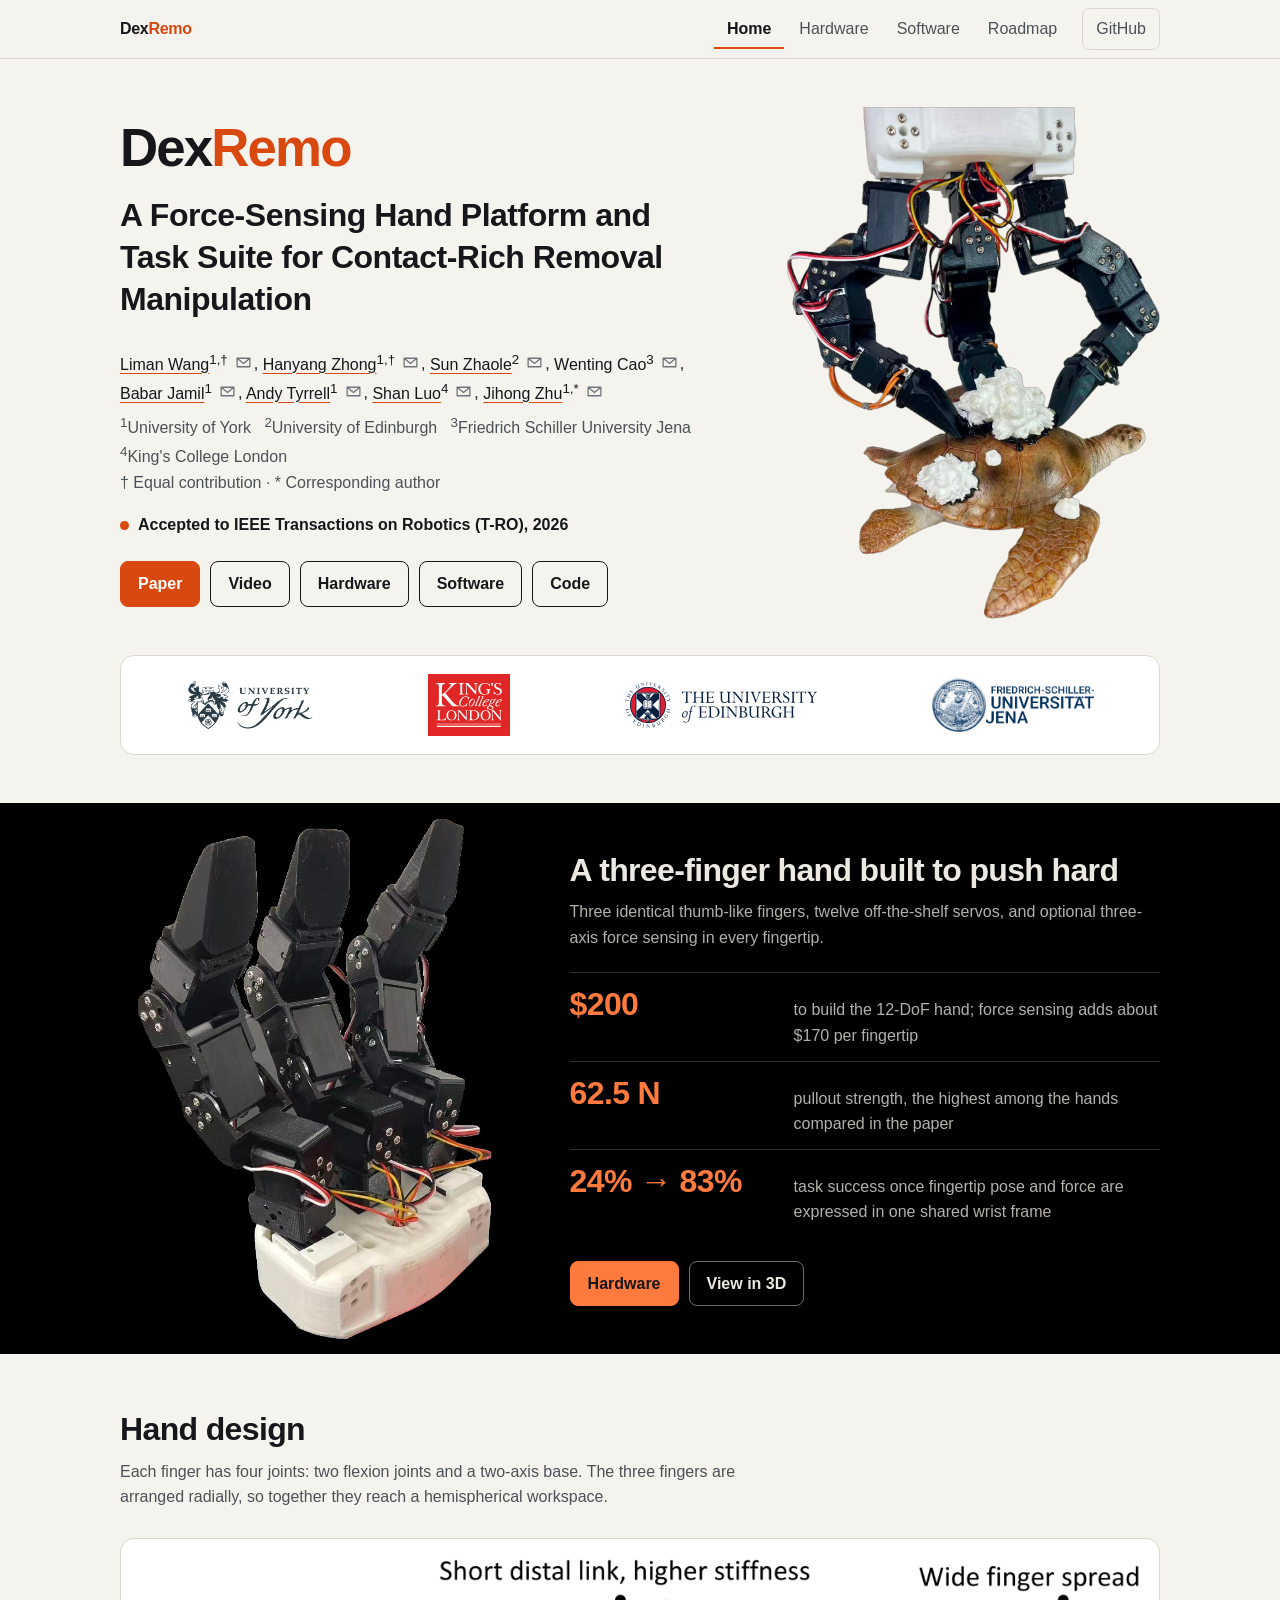
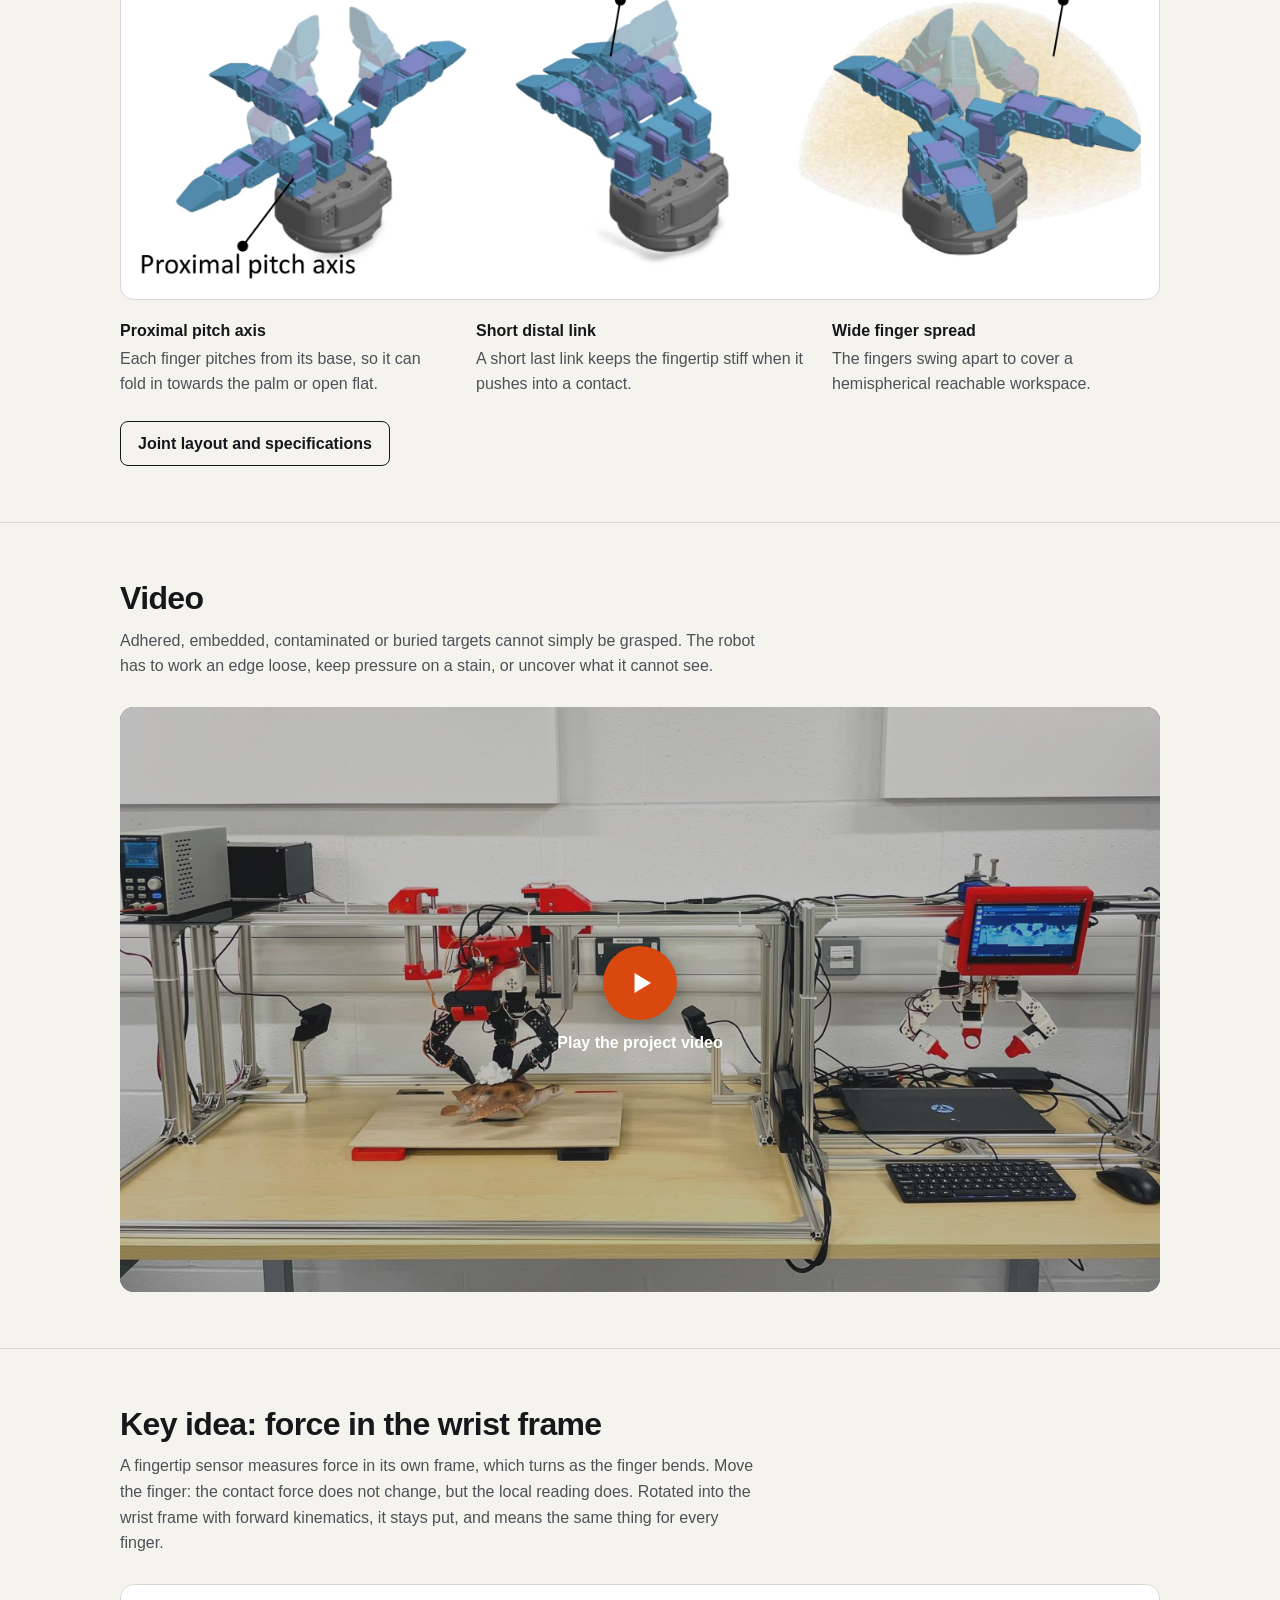
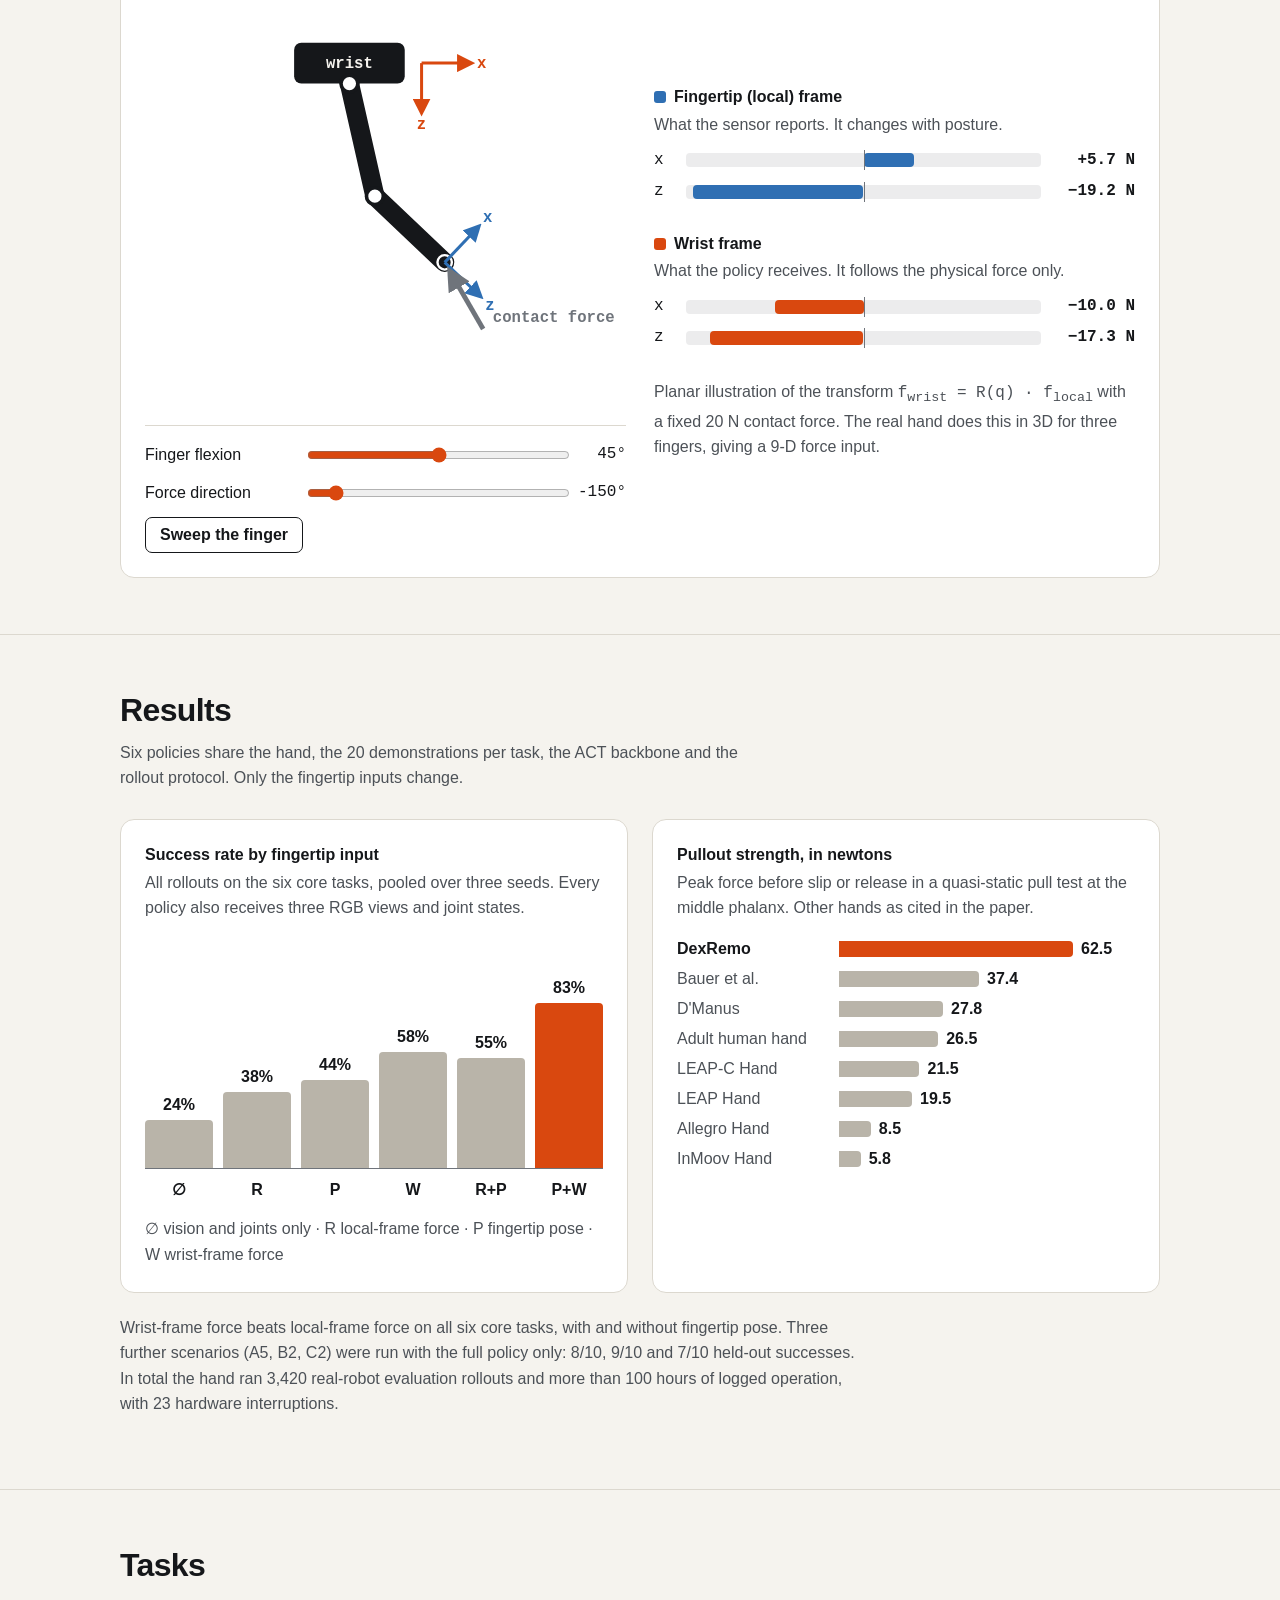
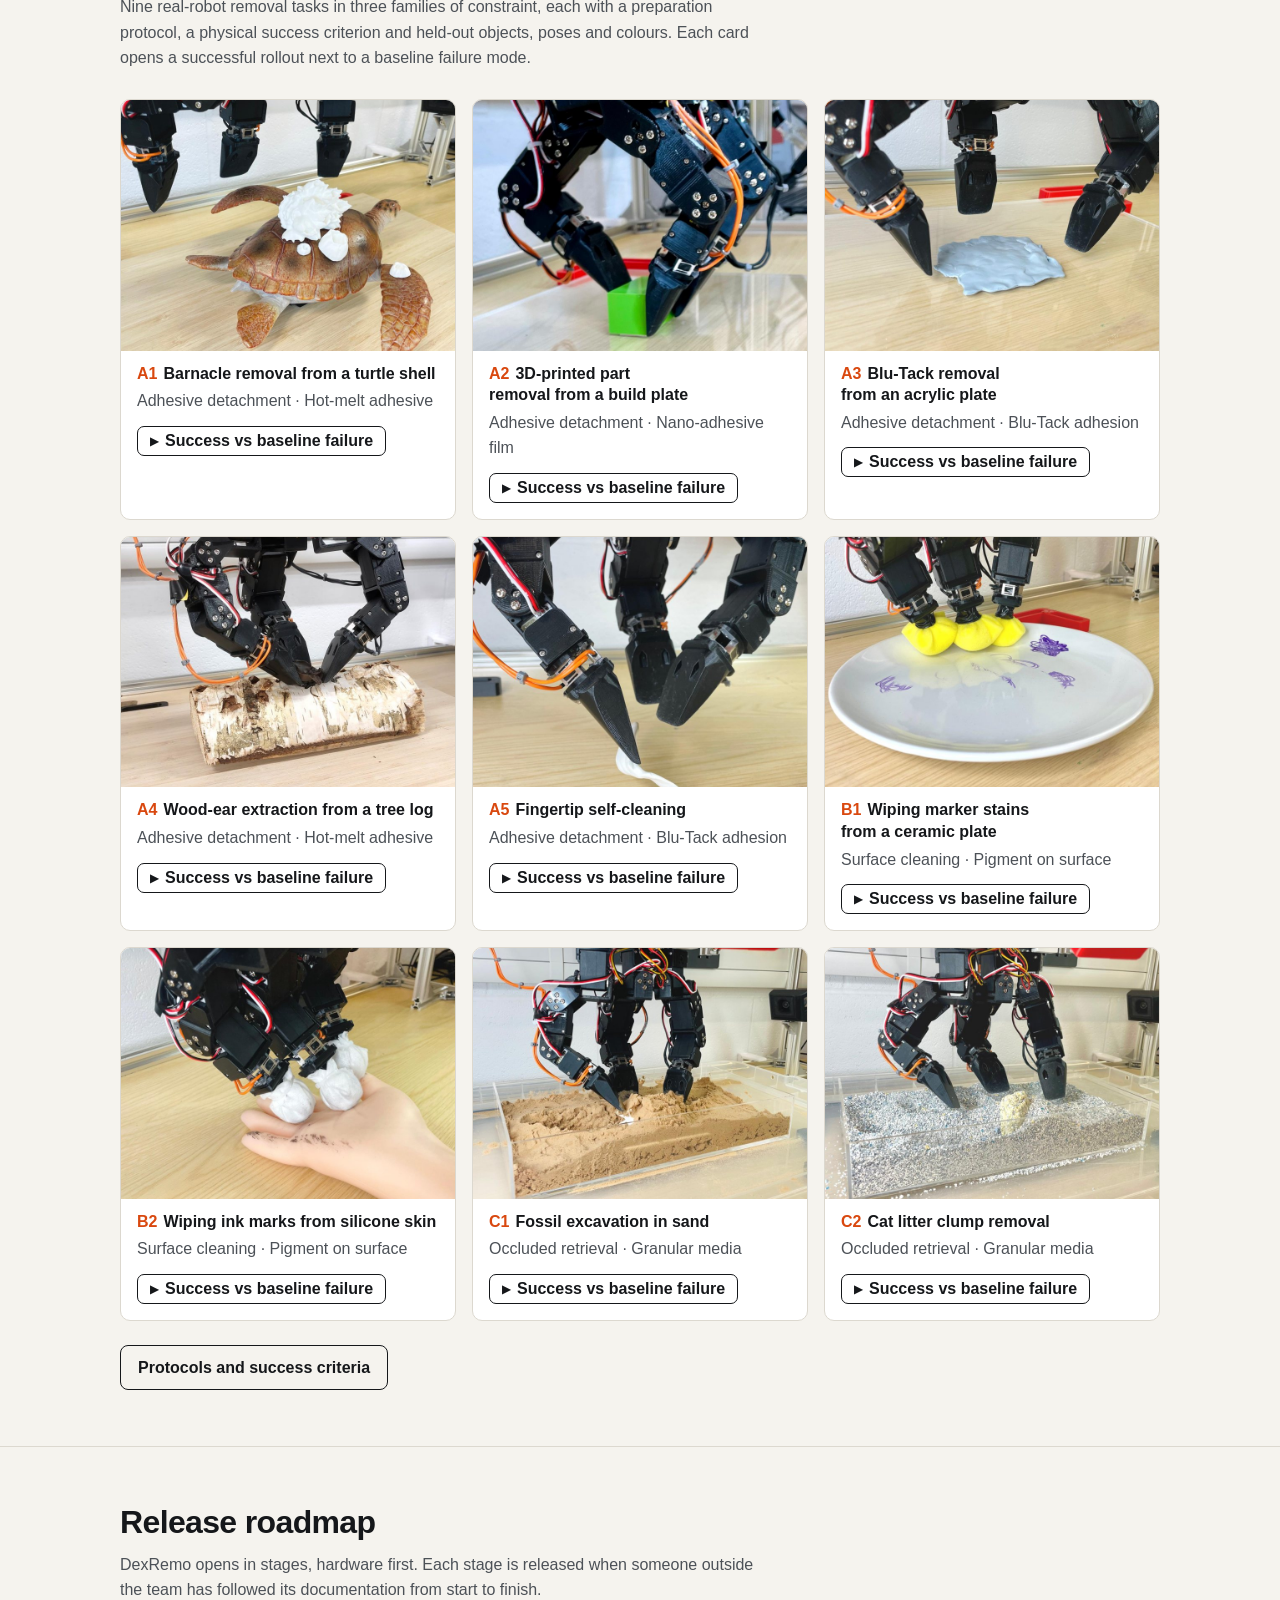
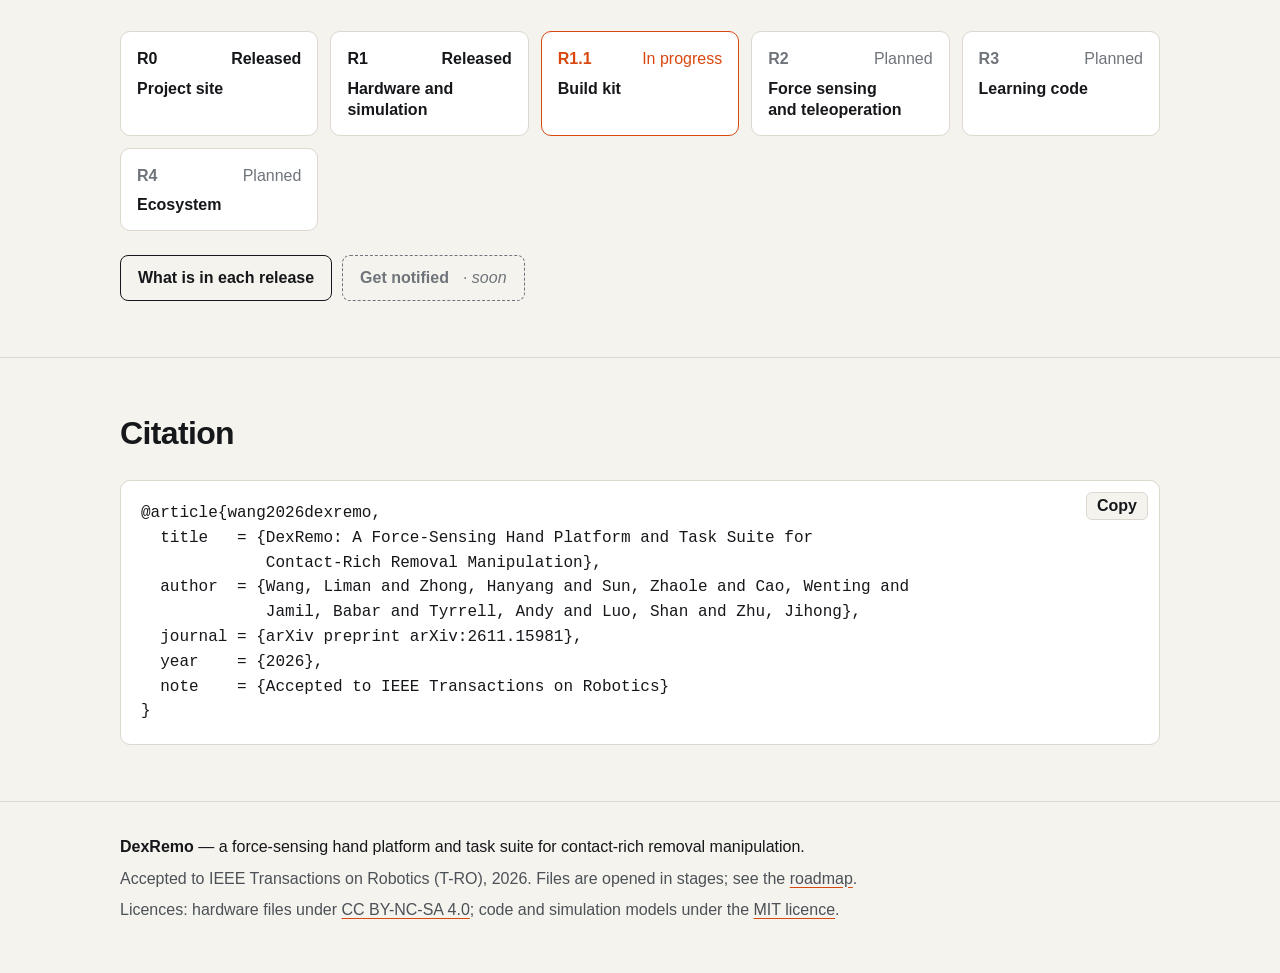
==== index.html @ 92603321 "Replace the leader 3D model with the released design The leader is now the hand with ring fingertips" ====
<!doctype html>
<html lang="en">
<head>
<meta charset="utf-8">
<meta name="viewport" content="width=device-width, initial-scale=1">
<title>DexRemo — a force-sensing hand for removal manipulation</title>
<meta name="description" content="DexRemo is an open three-finger robotic hand with three-axis fingertip force sensing, and a nine-task real-robot suite for prying, peeling, scraping, wiping and digging.">
<meta property="og:title" content="DexRemo — a force-sensing hand for removal manipulation">
<meta property="og:description" content="A $200, 12-DoF hand with 62.5 N pullout strength and three-axis fingertip force sensing. Accepted to IEEE Transactions on Robotics (T-RO), 2026.">
<meta property="og:image" content="assets/img/hero-turtle.jpg">
<meta name="twitter:card" content="summary_large_image">
<link rel="stylesheet" href="assets/css/style.css?v=202611221730">
</head>
<body>
<header id="site-header"></header>

<main>
  <!-- ============ HERO ============ -->
  <div class="hero wrap">
    <div class="hero-grid">
      <div>
        <h1>Dex<span>Remo</span></h1>
        <p class="title">A Force-Sensing Hand Platform and Task Suite for Contact-Rich Removal Manipulation</p>
        <p id="authors"></p>
        <p id="affiliations"></p>
        <p class="accepted">Accepted to IEEE Transactions on Robotics (T-RO), 2026</p>
        <div class="btns">
          <a class="btn primary" data-link="paper">Paper</a>
          <a class="btn" data-link="video">Video</a>
          <a class="btn" href="hardware.html">Hardware</a>
          <a class="btn" href="software.html">Software</a>
          <a class="btn" data-link="github">Code</a>
        </div>
      </div>
      <figure class="hero-media">
        <img src="assets/img/hero-turtle.webp" alt="The DexRemo hand prying a glued barnacle model off a turtle-shell mockup" width="1132" height="1551">
      </figure>
    </div>
    <ul class="logos" aria-label="Institutions">
      <li><a href="https://www.york.ac.uk/" target="_blank" rel="noopener"><img src="assets/img/logos/york.png" alt="University of York" style="--h:50px"></a></li>
      <li><a href="https://www.kcl.ac.uk/" target="_blank" rel="noopener"><img src="assets/img/logos/kcl.svg" alt="King's College London" style="--h:62px"></a></li>
      <li><a href="https://www.ed.ac.uk/" target="_blank" rel="noopener"><img src="assets/img/logos/edinburgh.svg" alt="The University of Edinburgh" style="--h:46px"></a></li>
      <li><a href="https://www.uni-jena.de/en" target="_blank" rel="noopener"><img src="assets/img/logos/jena.png" alt="Friedrich Schiller University Jena" style="--h:54px"></a></li>
    </ul>
  </div>

  <!-- ============ THE HAND (black banner) ============ -->
  <section class="band" id="hand">
    <div class="wrap band-grid">
      <img src="assets/img/hand.jpg" alt="The DexRemo hand: three identical four-joint fingers on a common base" width="669" height="990">
      <div>
        <h2>A three-finger hand built to push hard</h2>
        <p class="lead">Three identical thumb-like fingers, twelve off-the-shelf servos, and optional three-axis force sensing in every fingertip.</p>
        <dl class="facts">
          <div><dt>$200</dt><dd>to build the 12-DoF hand; force sensing adds about $170 per fingertip</dd></div>
          <div><dt>62.5 N</dt><dd>pullout strength, the highest among the hands compared in the paper</dd></div>
          <div><dt>24% → 83%</dt><dd>task success once fingertip pose and force are expressed in one shared wrist frame</dd></div>
        </dl>
        <div class="btns"><a class="btn primary" href="hardware.html">Hardware</a><a class="btn" href="hardware.html#model" data-live-only>View in 3D</a></div>
      </div>
    </div>
  </section>

  <!-- ============ HAND DESIGN ============ -->
  <section id="design">
    <div class="wrap">
      <div class="head"><h2>Hand design</h2>
        <p class="lead">Each finger has four joints: two flexion joints and a two-axis base. The three fingers are arranged radially, so together they reach a hemispherical workspace.</p></div>
      <figure class="fig">
        <img src="assets/img/design-poses.webp" alt="Three renders of the hand in different poses: fingers pitching about the proximal axis, fingers curled together, and fingers spread wide inside a dome-shaped workspace" loading="lazy" width="2400" height="776">
      </figure>
      <ul class="points">
        <li><h3>Proximal pitch axis</h3><p>Each finger pitches from its base, so it can fold in towards the palm or open flat.</p></li>
        <li><h3>Short distal link</h3><p>A short last link keeps the fingertip stiff when it pushes into a contact.</p></li>
        <li><h3>Wide finger spread</h3><p>The fingers swing apart to cover a hemispherical reachable workspace.</p></li>
      </ul>
      <div class="btns"><a class="btn" href="hardware.html#joints">Joint layout and specifications</a></div>
    </div>
  </section>

  <!-- ============ VIDEO ============ -->
  <section id="video">
    <div class="wrap">
      <div class="head"><h2>Video</h2>
        <p class="lead">Adhered, embedded, contaminated or buried targets cannot simply be grasped. The robot has to work an edge loose, keep pressure on a stain, or uncover what it cannot see.</p></div>
      <button class="poster" data-video aria-label="Play the project video">
        <img src="assets/img/setup.jpg" alt="" loading="lazy">
        <span>Play the project video</span>
      </button>
    </div>
  </section>

  <!-- ============ FORCE FRAME DEMO ============ -->
  <section id="force-frame">
    <div class="wrap">
      <div class="head"><h2>Key idea: force in the wrist frame</h2>
        <p class="lead">A fingertip sensor measures force in its own frame, which turns as the finger bends. Move the finger: the contact force does not change, but the local reading does. Rotated into the wrist frame with forward kinematics, it stays put, and means the same thing for every finger.</p></div>

      <div class="demo" id="force-demo">
        <div>
          <svg viewBox="0 0 400 340" role="img" aria-label="A planar finger attached to a wrist, with a contact force at the fingertip and two coordinate frames">
            <defs>
              <marker id="fd-ah-w" viewBox="0 0 10 10" refX="7" refY="5" markerWidth="6" markerHeight="6" orient="auto"><path class="fd-ah-w" d="M0 0L10 5L0 10z"/></marker>
              <marker id="fd-ah-s" viewBox="0 0 10 10" refX="7" refY="5" markerWidth="6" markerHeight="6" orient="auto"><path class="fd-ah-s" d="M0 0L10 5L0 10z"/></marker>
              <marker id="fd-ah-f" viewBox="0 0 10 10" refX="7" refY="5" markerWidth="5" markerHeight="5" orient="auto"><path class="fd-ah-f" d="M0 0L10 5L0 10z"/></marker>
            </defs>
          </svg>
          <div class="controls">
            <label>Finger flexion <input id="fd-q" type="range" min="0" max="90" value="30"> <output id="fd-q-out"></output></label>
            <label>Force direction <input id="fd-phi" type="range" min="-180" max="180" value="-150"> <output id="fd-phi-out"></output></label>
            <button id="fd-play" type="button">Sweep the finger</button>
          </div>
        </div>
        <div class="readouts">
          <div class="frame s">
            <h3>Fingertip (local) frame</h3>
            <p>What the sensor reports. It changes with posture.</p>
            <div class="meter" id="fd-sx">x <span><i></i></span><b></b></div>
            <div class="meter" id="fd-sz">z <span><i></i></span><b></b></div>
          </div>
          <div class="frame w">
            <h3>Wrist frame</h3>
            <p>What the policy receives. It follows the physical force only.</p>
            <div class="meter" id="fd-wx">x <span><i></i></span><b></b></div>
            <div class="meter" id="fd-wz">z <span><i></i></span><b></b></div>
          </div>
          <p class="note">Planar illustration of the transform <span style="font-family:var(--mono)">f<sub>wrist</sub> = R(q) · f<sub>local</sub></span> with a fixed 20 N contact force. The real hand does this in 3D for three fingers, giving a 9-D force input.</p>
        </div>
      </div>
    </div>
  </section>

  <!-- ============ RESULTS ============ -->
  <section id="results">
    <div class="wrap">
      <div class="head"><h2>Results</h2>
        <p class="lead">Six policies share the hand, the 20 demonstrations per task, the ACT backbone and the rollout protocol. Only the fingertip inputs change.</p></div>

      <div class="two">
        <div class="chart">
          <h3>Success rate by fingertip input</h3>
          <p>All rollouts on the six core tasks, pooled over three seeds. Every policy also receives three RGB views and joint states.</p>
          <div class="vbars" role="img" aria-label="Success rate: no fingertip input 24%, local force 38%, pose 44%, wrist force 58%, local force plus pose 55%, pose plus wrist force 83%">
            <div style="--v:24" title="No fingertip input: 24%"><b>24%</b></div>
            <div style="--v:38" title="Local-frame force: 38%"><b>38%</b></div>
            <div style="--v:44" title="Fingertip pose: 44%"><b>44%</b></div>
            <div style="--v:58" title="Wrist-frame force: 58%"><b>58%</b></div>
            <div style="--v:55" title="Local-frame force + pose: 55%"><b>55%</b></div>
            <div class="hi" style="--v:83" title="Pose + wrist-frame force: 83%"><b>83%</b></div>
          </div>
          <div class="vlabels" aria-hidden="true">
            <span>∅</span><span>R</span><span>P</span><span>W</span><span>R+P</span><span>P+W</span>
          </div>
          <p class="key">∅ vision and joints only · R local-frame force · P fingertip pose · W wrist-frame force</p>
        </div>

        <div class="chart">
          <h3>Pullout strength, in newtons</h3>
          <p>Peak force before slip or release in a quasi-static pull test at the middle phalanx. Other hands as cited in the paper.</p>
          <div class="hbars" role="img" aria-label="Pullout strength comparison; DexRemo 62.5 newtons is the highest">
            <div class="hi"><span>DexRemo</span><i style="--v:62.5" data-v="62.5"></i></div>
            <div><span>Bauer et al.</span><i style="--v:37.4" data-v="37.4"></i></div>
            <div><span>D'Manus</span><i style="--v:27.8" data-v="27.8"></i></div>
            <div><span>Adult human hand</span><i style="--v:26.5" data-v="26.5"></i></div>
            <div><span>LEAP-C Hand</span><i style="--v:21.5" data-v="21.5"></i></div>
            <div><span>LEAP Hand</span><i style="--v:19.5" data-v="19.5"></i></div>
            <div><span>Allegro Hand</span><i style="--v:8.5" data-v="8.5"></i></div>
            <div><span>InMoov Hand</span><i style="--v:5.8" data-v="5.8"></i></div>
          </div>
        </div>
      </div>

<p class="note" style="margin-top:22px">Wrist-frame force beats local-frame force on all six core tasks, with and without fingertip pose. Three further scenarios (A5, B2, C2) were run with the full policy only: 8/10, 9/10 and 7/10 held-out successes. In total the hand ran 3,420 real-robot evaluation rollouts and more than 100 hours of logged operation, with 23 hardware interruptions.</p>
    </div>
  </section>

  <!-- ============ TASKS ============ -->
  <section id="tasks">
    <div class="wrap">
      <div class="head"><h2>Tasks</h2>
        <p class="lead">Nine real-robot removal tasks in three families of constraint, each with a preparation protocol, a physical success criterion and held-out objects, poses and colours. Each card opens a successful rollout next to a baseline failure mode.</p></div>
      <ul class="tasks" data-tasks></ul>
      <div class="btns"><a class="btn" href="tasks.html">Protocols and success criteria</a></div>
    </div>
  </section>

  <!-- ============ ROADMAP ============ -->
  <section id="roadmap">
    <div class="wrap">
      <div class="head"><h2>Release roadmap</h2>
        <p class="lead">DexRemo opens in stages, hardware first. Each stage is released when someone outside the team has followed its documentation from start to finish.</p></div>
      <ol class="roadmap" data-roadmap="short"></ol>
      <div class="btns">
        <a class="btn" href="roadmap.html">What is in each release</a>
        <a class="btn" data-link="subscribe">Get notified</a>
      </div>
    </div>
  </section>

  <!-- ============ CITATION ============ -->
  <section id="cite">
    <div class="wrap">
      <div class="head"><h2>Citation</h2></div>
      <div class="cite">
        <button type="button" data-copy="#bibtex">Copy</button>
<pre id="bibtex">@article{wang2026dexremo,
  title   = {DexRemo: A Force-Sensing Hand Platform and Task Suite for
             Contact-Rich Removal Manipulation},
  author  = {Wang, Liman and Zhong, Hanyang and Sun, Zhaole and Cao, Wenting and
             Jamil, Babar and Tyrrell, Andy and Luo, Shan and Zhu, Jihong},
  journal = {arXiv preprint arXiv:2611.15981},
  year    = {2026},
  note    = {Accepted to IEEE Transactions on Robotics}
}</pre>
      </div>
    </div>
  </section>
</main>

<footer id="site-footer"></footer>
<script src="assets/js/config.js?v=202611221730"></script>
<script src="assets/js/site.js?v=202611221730"></script>
<script src="assets/js/force-demo.js?v=202611221730"></script>
</body>
</html>
---- assets/css/style.css ----
/* DexRemo — site styles. No build step; edit and reload.
   Type scale: exactly three sizes. --t1 page title, --t2 section heading, --t3 everything else.
   Hierarchy below --t2 comes from weight and colour, never from another size. */
:root {
  --t1: clamp(2.3rem, 5vw, 3.3rem);
  --t2: clamp(1.5rem, 3vw, 2rem);
  --t3: 1rem;

  --paper: #f5f3ee;
  --panel: #ffffff;
  --ink: #15171a;
  --ink-2: #4c5157;
  --ink-3: #6f747b;
  --line: #dcd8cf;
  --accent: #d9480f;        /* the orange of the hand's servo cables */
  --accent-ink: #ffffff;
  --frame-s: #2f6fb3;       /* sensor (local) frame */
  --mute-bar: #b9b4a9;
  --dark: #121416;
  --radius: 10px;
  --sans: "Inter", "Helvetica Neue", Helvetica, "PingFang SC", "Microsoft YaHei", Arial, sans-serif;
  --mono: ui-monospace, "SF Mono", "JetBrains Mono", Menlo, Consolas, monospace;
  --wrap: 1080px;
}
@media (prefers-color-scheme: dark) {
  :root {
    --paper: #121416;
    --panel: #1b1e21;
    --ink: #ece9e2;
    --ink-2: #b4b1aa;
    --ink-3: #8f9296;
    --line: #2e3236;
    --accent: #ff7a3d;
    --accent-ink: #15171a;
    --frame-s: #6aa9ea;
    --mute-bar: #4a4f55;
    --dark: #0b0c0d;
  }
}

*, *::before, *::after { box-sizing: border-box; }
html { scroll-behavior: smooth; -webkit-text-size-adjust: 100%; scroll-padding-top: 72px; }
body {
  margin: 0; background: var(--paper); color: var(--ink);
  font: var(--t3)/1.6 var(--sans); -webkit-font-smoothing: antialiased;
}
/* one size for all running text, labels, tables, buttons and captions */
small, button, input, output, table, th, td, pre, code, figcaption, dt, dd, li, label { font-size: var(--t3); }
img { max-width: 100%; height: auto; display: block; }
a { color: inherit; text-decoration-color: var(--accent); text-underline-offset: 3px; }
a:hover { color: var(--accent); }
:focus-visible { outline: 2px solid var(--accent); outline-offset: 3px; border-radius: 4px; }
h1, h2, h3 { margin: 0; text-wrap: balance; }
h1 { font-size: var(--t1); font-weight: 800; line-height: 1.08; letter-spacing: -0.035em; }
h2 { font-size: var(--t2); font-weight: 700; line-height: 1.2; letter-spacing: -0.02em; }
h3 { font-size: var(--t3); font-weight: 700; line-height: 1.35; }
p { margin: 0 0 1em; max-width: 72ch; }
figure { margin: 0; }
.muted, .lead, .note { color: var(--ink-2); }
.lead { margin-top: 10px; }
.note { max-width: 84ch; }
.wrap { max-width: var(--wrap); margin: 0 auto; padding: 0 20px; }
section { padding: 56px 0; }
section + section, .page-head + section { border-top: 1px solid var(--line); }
.head { margin-bottom: 28px; }

/* ---------- header ---------- */
#site-header {
  position: sticky; top: 0; z-index: 20;
  background: color-mix(in srgb, var(--paper) 90%, transparent);
  backdrop-filter: blur(10px); border-bottom: 1px solid var(--line);
}
.bar { display: flex; align-items: center; justify-content: space-between; height: 58px; }
.brand { font-weight: 800; letter-spacing: -0.02em; text-decoration: none; }
.brand span { color: var(--accent); }
#nav { display: flex; gap: 2px; align-items: center; }
#nav a { text-decoration: none; padding: 7px 13px; border-radius: 7px; color: var(--ink-2); }
#nav a:hover { color: var(--ink); background: color-mix(in srgb, var(--ink) 7%, transparent); }
#nav a[aria-current] { color: var(--ink); font-weight: 700; box-shadow: inset 0 -2px 0 var(--accent); border-radius: 0; }
#nav .gh { border: 1px solid var(--line); margin-left: 10px; }
.menu { display: none; font-family: inherit; background: none; color: inherit;
  border: 1px solid var(--line); border-radius: 7px; padding: 6px 12px; }
@media (max-width: 700px) {
  .menu { display: block; }
  #nav { display: none; position: absolute; left: 0; right: 0; top: 58px; flex-direction: column;
    align-items: stretch; padding: 10px 20px 16px; background: var(--paper); border-bottom: 1px solid var(--line); }
  #site-header.open #nav { display: flex; }
  #nav .gh { margin: 6px 0 0; }
}

/* ---------- "on this page" row ---------- */
.toc { display: flex; flex-wrap: wrap; gap: 4px 22px; margin: 22px 0 0; padding: 14px 0 0; border-top: 1px solid var(--line); }
.toc span { color: var(--ink-3); }
.toc a { font-weight: 600; text-decoration: none; }
.toc a:hover { text-decoration: underline; }

/* ---------- buttons + "soon" ---------- */
.btns { display: flex; flex-wrap: wrap; gap: 10px; margin-top: 24px; }
.btn {
  display: inline-flex; align-items: center; gap: 8px; text-decoration: none;
  font-weight: 600; padding: 9px 17px; border-radius: 8px;
  border: 1px solid var(--ink); color: var(--ink); background: transparent;
}
.btn.primary { background: var(--accent); border-color: var(--accent); color: var(--accent-ink); }
.btn:hover { color: var(--accent); border-color: var(--accent); }
.btn.primary:hover { color: var(--accent-ink); filter: brightness(1.08); }
.soon { cursor: default; }
a.soon:hover { color: inherit; }
.btn.soon, .dl a.soon { border-style: dashed; border-color: var(--ink-3); background: transparent; color: var(--ink-3); }
.btn.soon:hover { color: var(--ink-3); border-color: var(--ink-3); filter: none; }
.tag { font-weight: 400; font-style: italic; margin-left: 6px; }
.tag::before { content: "· "; font-style: normal; }

/* ---------- hero ---------- */
.hero { padding-top: 48px; padding-bottom: 48px; }
.hero-grid { display: grid; grid-template-columns: 1.25fr 0.75fr; gap: 44px; align-items: center; }
.hero h1 span { color: var(--accent); }
.hero .title { font-size: var(--t2); font-weight: 600; line-height: 1.32; letter-spacing: -0.015em; margin: 18px 0 0; max-width: 34ch; }
#authors { margin: 28px 0 6px; }
#affiliations { color: var(--ink-2); margin-bottom: 0; }
.accepted { margin: 16px 0 0; font-weight: 700; }
.accepted::before { content: ""; display: inline-block; width: 9px; height: 9px; border-radius: 50%; background: var(--accent); margin-right: 9px; }
.hero-media img, .hero-media video { width: 100%; max-height: 560px; object-fit: contain; }
@media (max-width: 860px) { .hero-grid { grid-template-columns: 1fr; gap: 28px; } .hero-media img { max-height: 440px; } }

/* ---------- institution logos: always on white, since the marks are dark-on-light ---------- */
.logos { list-style: none; margin: 36px 0 0; padding: 18px 28px; display: flex; flex-wrap: wrap; align-items: center;
  justify-content: space-around; gap: 22px 40px; background: #fff; border: 1px solid var(--line); border-radius: 14px; }
.logos a { display: block; }
.logos img { height: var(--h, 48px); width: auto; }
@media (max-width: 620px) { .logos { padding: 18px; gap: 18px 28px; } .logos img { height: calc(var(--h, 48px) * 0.74); } }

/* ---------- author email icons ---------- */
.author { white-space: nowrap; }
.mail { display: inline-block; vertical-align: -3px; margin-left: 5px; padding: 2px; color: var(--ink-3); border-radius: 4px; }
.mail:hover { color: var(--accent); }
.mail svg { display: block; width: 17px; height: 17px; fill: none; stroke: currentColor; stroke-width: 1.8; stroke-linejoin: round; stroke-linecap: round; }

/* ---------- black banner: the hand ---------- */
.band { background: #000; color: #ece9e2; border: 0 !important; padding: 0; }
.band + section { border-top: 0; }
.band-grid { display: grid; grid-template-columns: 0.8fr 1.2fr; gap: 56px; align-items: center; }
.band-grid img { max-height: 540px; width: auto; margin: 0 auto; }
.band-grid > div { padding: 48px 0; }
.band .lead { color: #b4b1aa; }
.facts { margin: 22px 0 0; }
.facts div { display: grid; grid-template-columns: 13em 1fr; gap: 16px; padding: 12px 0; border-top: 1px solid #2c3034; align-items: baseline; }
.facts dt { font-size: var(--t2); font-weight: 800; letter-spacing: -0.02em; line-height: 1.2; color: #ff7a3d; white-space: nowrap; }
.facts dd { margin: 0; color: #b4b1aa; }
.band .btn { color: #ece9e2; border-color: #6a6e73; }
.band .btn.primary { background: #ff7a3d; border-color: #ff7a3d; color: #15171a; }
@media (max-width: 860px) { .band-grid { grid-template-columns: 1fr; gap: 0; } .band-grid img { max-height: 380px; padding-top: 24px; }
  .band-grid > div { padding: 28px 0 40px; } }
@media (max-width: 520px) { .facts div { grid-template-columns: 1fr; gap: 2px; } }

/* ---------- force demo ---------- */
.demo { display: grid; grid-template-columns: 1fr 1fr; gap: 28px; background: var(--panel);
  border: 1px solid var(--line); border-radius: 14px; padding: 24px; }
.demo svg { width: 100%; height: auto; }
.fd-body { fill: var(--ink); }
.fd-link { stroke: var(--ink); stroke-width: 16; stroke-linecap: round; }
.fd-joint { fill: var(--panel); stroke: var(--ink); stroke-width: 3; }
.fd-tip { fill: var(--ink); stroke: var(--panel); stroke-width: 2; }
.fd-axis { stroke-width: 2.5; }
.fd-axis.w { stroke: var(--accent); }
.fd-axis.s { stroke: var(--frame-s); }
.fd-force { stroke: var(--ink-3); stroke-width: 4; }
.fd-label { font: 600 13px var(--mono); fill: var(--ink-2); }
.fd-body + .fd-label { fill: var(--paper); }
.fd-label.w { fill: var(--accent); } .fd-label.s { fill: var(--frame-s); } .fd-label.f { fill: var(--ink-3); }
.fd-ah-w { fill: var(--accent); } .fd-ah-s { fill: var(--frame-s); } .fd-ah-f { fill: var(--ink-3); }
.readouts { display: flex; flex-direction: column; gap: 22px; justify-content: center; }
.frame h3 { display: flex; align-items: center; gap: 8px; margin-bottom: 4px; }
.frame h3::before { content: ""; width: 12px; height: 12px; border-radius: 3px; background: var(--c); }
.frame.s { --c: var(--frame-s); } .frame.w { --c: var(--accent); }
.frame > p { color: var(--ink-2); margin: 0 0 10px; }
.meter { display: grid; grid-template-columns: 22px 1fr 84px; gap: 10px; align-items: center; font-family: var(--mono); margin: 6px 0; }
.meter span { position: relative; height: 14px; background: color-mix(in srgb, var(--ink) 8%, transparent); border-radius: 4px; }
.meter span::after { content: ""; position: absolute; left: 50%; top: -3px; bottom: -3px; width: 1px; background: var(--ink-3); }
.meter i { position: absolute; top: 0; bottom: 0; background: var(--c); border-radius: 4px; }
.meter b { font-weight: 600; text-align: right; font-variant-numeric: tabular-nums; }
.controls { display: grid; gap: 12px; padding-top: 16px; border-top: 1px solid var(--line); }
.controls label { display: grid; grid-template-columns: 150px 1fr 48px; gap: 10px; align-items: center; }
.controls output { font-family: var(--mono); text-align: right; }
input[type="range"] { width: 100%; accent-color: var(--accent); }
.controls button { justify-self: start; font-family: var(--sans); font-weight: 600; color: var(--ink); background: none;
  border: 1px solid var(--ink); border-radius: 7px; padding: 8px 14px; cursor: pointer; }
.controls button:hover { color: var(--accent); border-color: var(--accent); }
@media (max-width: 820px) { .demo { grid-template-columns: 1fr; padding: 16px; }
  .controls label { grid-template-columns: 1fr 48px; } .controls label input { grid-column: 1 / -1; grid-row: 2; } }

/* ---------- bar charts (single series, direct labels) ---------- */
.chart { background: var(--panel); border: 1px solid var(--line); border-radius: 14px; padding: 24px; }
.chart h3 { margin-bottom: 4px; }
.chart > p { color: var(--ink-2); margin-bottom: 18px; }
.chart > p.key { margin: 14px 0 0; }
.vbars { display: grid; grid-template-columns: repeat(6, 1fr); gap: 2px 10px; align-items: end; height: 230px;
  border-bottom: 1px solid var(--ink-3); padding-top: 30px; }
.vbars div { position: relative; height: calc(var(--v) * 1%); background: var(--mute-bar); border-radius: 4px 4px 0 0; min-width: 0; }
.vbars div.hi { background: var(--accent); }
.vbars div b { position: absolute; left: -6px; right: -6px; top: -28px; text-align: center; font-weight: 600; color: var(--ink); }
.vlabels { display: grid; grid-template-columns: repeat(6, 1fr); gap: 10px; margin-top: 8px; text-align: center; font-weight: 700; }
.hbars { display: grid; gap: 10px; }
.hbars div { display: grid; grid-template-columns: 150px 1fr; gap: 12px; align-items: center; }
.hbars span { color: var(--ink-2); line-height: 1.25; }
.hbars i { display: block; position: relative; height: 16px; width: calc(var(--v) / 62.5 * (100% - 62px)); background: var(--mute-bar); border-radius: 0 4px 4px 0; }
.hbars i::after { content: attr(data-v); position: absolute; left: calc(100% + 8px); top: -5px; font-style: normal; font-weight: 600; color: var(--ink); white-space: nowrap; }
.hbars .hi i { background: var(--accent); } .hbars .hi span { color: var(--ink); font-weight: 700; }
@media (max-width: 560px) { .hbars div { grid-template-columns: 112px 1fr; } }
.two { display: grid; grid-template-columns: 1fr 1fr; gap: 24px; }
@media (max-width: 860px) { .two { grid-template-columns: 1fr; } }

/* ---------- tasks ---------- */
.tasks { list-style: none; padding: 0; margin: 0; display: grid; grid-template-columns: repeat(3, 1fr); gap: 16px; }
.task { background: var(--panel); border: 1px solid var(--line); border-radius: var(--radius); overflow: hidden; }
.task-media { aspect-ratio: 4 / 3; background: #000; }
.task-media img, .task-media iframe { display: block; width: 100%; height: 100%; object-fit: cover; border: 0; }
.clips { display: flex; flex-wrap: wrap; gap: 8px; margin-top: 12px; }
.clips button { font-family: inherit; font-weight: 600; color: var(--ink); background: none; border: 1px solid var(--ink);
  border-radius: 7px; padding: 5px 12px; cursor: pointer; }
.clips button::before { content: "▶"; font-size: 0.7em; margin-right: 7px; vertical-align: 1px; }
.clips button:hover { color: var(--accent); border-color: var(--accent); }
.task-body { padding: 12px 16px 16px; }
.task h3 span { color: var(--accent); margin-right: 6px; }
.task p { color: var(--ink-2); margin: 4px 0 0; }
@media (max-width: 860px) { .tasks { grid-template-columns: 1fr 1fr; } }
@media (max-width: 520px) { .tasks { grid-template-columns: 1fr; } }

/* ---------- video ---------- */
.poster, .player { position: relative; display: block; width: 100%; aspect-ratio: 16 / 9; border-radius: 14px; overflow: hidden;
  border: 0; padding: 0; background: var(--dark); cursor: pointer; }
.poster img { width: 100%; height: 100%; object-fit: cover; opacity: 0.72; }
.poster span { position: absolute; inset: 0; display: flex; flex-direction: column; align-items: center; justify-content: center;
  gap: 14px; color: #fff; font-family: var(--sans); font-weight: 700; }
.poster span::before { content: ""; width: 74px; height: 74px; border-radius: 50%; box-shadow: 0 6px 30px rgba(0,0,0,0.4);
  background: #d9480f url("data:image/svg+xml,%3Csvg xmlns='http://www.w3.org/2000/svg' viewBox='0 0 24 24'%3E%3Cpath fill='%23fff' d='M9 6.5v11l9-5.5z'/%3E%3C/svg%3E") center / 44px no-repeat; }
.player iframe { position: absolute; inset: 0; width: 100%; height: 100%; border: 0; }

/* ---------- roadmap ---------- */
.roadmap { list-style: none; padding: 0; margin: 0; display: grid; grid-template-columns: repeat(5, 1fr); gap: 12px; }
.rel { background: var(--panel); border: 1px solid var(--line); border-radius: var(--radius); padding: 14px 16px; }
.rel-head { display: flex; justify-content: space-between; align-items: baseline; gap: 8px; margin-bottom: 6px; }
.rel-id { font-weight: 800; color: var(--ink-3); }
.status { color: var(--ink-3); }
.rel.next { border-color: var(--accent); }
.rel.next .rel-id, .rel.next .status { color: var(--accent); }
.rel.released .rel-id, .rel.released .status { color: var(--ink); }
.rel.released .status { font-weight: 700; }
.rel p { color: var(--ink-2); margin: 6px 0 0; }
.rel ul { margin: 10px 0 2px; padding-left: 18px; color: var(--ink-2); }
.rel li + li { margin-top: 3px; }
.roadmap.full { grid-template-columns: 1fr 1fr; gap: 16px; }
.roadmap.full .rel { padding: 18px; }
@media (max-width: 980px) { .roadmap { grid-template-columns: 1fr 1fr; } }
@media (max-width: 620px) { .roadmap, .roadmap.full { grid-template-columns: 1fr; } }

/* ---------- tables, downloads, prose pages ---------- */
.page-head { padding-top: 48px; padding-bottom: 40px; }
.scroll { overflow-x: auto; border: 1px solid var(--line); border-radius: var(--radius); background: var(--panel); }
table { border-collapse: collapse; width: 100%; }
th, td { text-align: left; padding: 10px 14px; border-bottom: 1px solid var(--line); vertical-align: top; }
tr:last-child td, tr:last-child th { border-bottom: 0; }
thead tr:last-child th { border-bottom: 1px solid var(--line); }
th { font-weight: 700; color: var(--ink-2); }
td.id { font-weight: 700; color: var(--accent); white-space: nowrap; }
td.n { font-variant-numeric: tabular-nums; }
.dl { list-style: none; padding: 0; margin: 0; border: 1px solid var(--line); border-radius: var(--radius); background: var(--panel); }
.dl li { display: flex; justify-content: space-between; align-items: center; gap: 16px; padding: 12px 16px; }
.dl li + li { border-top: 1px solid var(--line); }
.dl strong { display: block; } .dl small { color: var(--ink-2); }
.dl a { flex: none; font-weight: 600; text-decoration: none; border: 1px solid var(--ink); border-radius: 7px; padding: 6px 12px; }
.steps { counter-reset: s; list-style: none; padding: 0; margin: 0; display: grid; grid-template-columns: 1fr 1fr; gap: 0 32px; }
.steps li { counter-increment: s; padding: 14px 0 14px 34px; position: relative; border-top: 1px solid var(--line); }
.steps li::before { content: counter(s); position: absolute; left: 0; top: 14px; font-weight: 700; color: var(--accent); }
.steps strong { display: block; }
.steps span { color: var(--ink-2); }
@media (max-width: 760px) { .steps { grid-template-columns: 1fr; } }
.callout { border-left: 3px solid var(--accent); background: var(--panel); padding: 14px 18px; border-radius: 0 var(--radius) var(--radius) 0; }
.callout p:last-child { margin: 0; }
.split { display: grid; grid-template-columns: 1fr 1fr; gap: 36px; align-items: start; }
.split img { border-radius: var(--radius); }
@media (max-width: 860px) { .split { grid-template-columns: 1fr; } }

/* ---------- citation + footer ---------- */
.cite { position: relative; }
.cite pre { margin: 0; padding: 20px; overflow-x: auto; background: var(--panel); border: 1px solid var(--line); border-radius: var(--radius);
  font-family: var(--mono); line-height: 1.55; }
.cite button { position: absolute; right: 12px; top: 12px; font-family: var(--sans); font-weight: 600; color: var(--ink); background: var(--paper);
  border: 1px solid var(--line); border-radius: 6px; padding: 4px 10px; cursor: pointer; }
#site-footer { border-top: 1px solid var(--line); padding: 32px 0 44px; }
.foot p { margin: 0 0 6px; max-width: none; }

@media (prefers-reduced-motion: reduce) { html { scroll-behavior: auto; } }

/* grid children must be allowed to shrink so wide tables scroll inside their box */
.split > *, .two > *, .demo > *, .hero-grid > *, .band-grid > * { min-width: 0; }

/* ---------- 3D model viewers ---------- */
.model figcaption { margin-top: 10px; font-weight: 700; }
.model-stage { position: relative; display: block; width: 100%; aspect-ratio: 4 / 3; border: 1px solid var(--line); border-radius: 14px;
  overflow: hidden; padding: 0; background: #e9e7e2; font-family: inherit; }
button.model-stage { cursor: pointer; }
.model-stage img { width: 100%; height: 100%; object-fit: cover; }
.model-stage span { position: absolute; left: 50%; bottom: 16px; translate: -50% 0; white-space: nowrap;
  background: var(--accent); color: var(--accent-ink); font-weight: 600; padding: 8px 16px; border-radius: 8px; }
.model-stage.off img { object-fit: cover; }
.model-stage.off span { background: rgba(0,0,0,0.62); color: #fff; font-weight: 400; }
model-viewer.model-stage { height: auto; --poster-color: transparent; }
.model-wide .model-stage { aspect-ratio: 16 / 9; }
@media (max-width: 620px) { .model-wide .model-stage { aspect-ratio: 4 / 3; } }
.legend { list-style: none; margin: 8px 0 0; padding: 0; display: flex; flex-wrap: wrap; gap: 4px 16px; color: var(--ink-2); }
.legend li { display: flex; align-items: center; gap: 6px; }
.legend i { width: 12px; height: 12px; border-radius: 3px; flex: none; border: 1px solid rgba(0,0,0,0.15); }

/* ---------- paper figures: always on white, since they are drawn for a white page ---------- */
.fig { background: #fff; border: 1px solid var(--line); border-radius: 14px; padding: 18px; }
.fig img { width: 100%; }
.two > .fig { display: flex; flex-direction: column; justify-content: space-between; }
.two > .fig img { max-height: 340px; object-fit: contain; }
.fig figcaption { margin-top: 10px; color: #4c5157; text-align: center; }
.points { list-style: none; margin: 20px 0 0; padding: 0; display: grid; grid-template-columns: repeat(3, 1fr); gap: 8px 28px; }
.points p { color: var(--ink-2); margin: 4px 0 0; }
@media (max-width: 760px) { .points { grid-template-columns: 1fr; gap: 16px; } .fig { padding: 10px; } }

/* ---------- success vs failure viewer ---------- */
dialog.compare { width: min(1280px, calc(100vw - 32px)); max-width: none; max-height: calc(100vh - 32px); overflow: auto;
  padding: 22px; border: 1px solid var(--line); border-radius: 14px; background: var(--paper); color: var(--ink); }
dialog.compare::backdrop { background: rgba(0, 0, 0, 0.72); }
.cmp-head { display: flex; justify-content: space-between; align-items: center; gap: 16px; margin-bottom: 16px; }
.cmp-close { flex: none; font-family: inherit; font-weight: 600; color: var(--ink); background: none; border: 1px solid var(--ink);
  border-radius: 7px; padding: 5px 12px; cursor: pointer; }
.cmp-close:hover { color: var(--accent); border-color: var(--accent); }
.cmp-grid { display: grid; grid-template-columns: 1fr 1fr; gap: 16px; }
.cmp-player { aspect-ratio: 16 / 9; background: #000; border-radius: var(--radius); overflow: hidden; }
.cmp-player iframe { display: block; width: 100%; height: 100%; border: 0; }
.cmp-grid figcaption { margin-top: 8px; font-weight: 700; }
.cmp-grid figcaption::before { content: ""; display: inline-block; width: 10px; height: 10px; border-radius: 50%; margin-right: 8px; background: var(--ink-3); }
.cmp-grid figcaption.ok::before { background: #2f9e44; }
.cmp-grid figcaption.fail::before { background: #e03131; }
.cmp-note { color: var(--ink-2); margin: 14px 0 0; max-width: none; }
@media (max-width: 760px) { .cmp-grid { grid-template-columns: 1fr; } dialog.compare { padding: 14px; } }
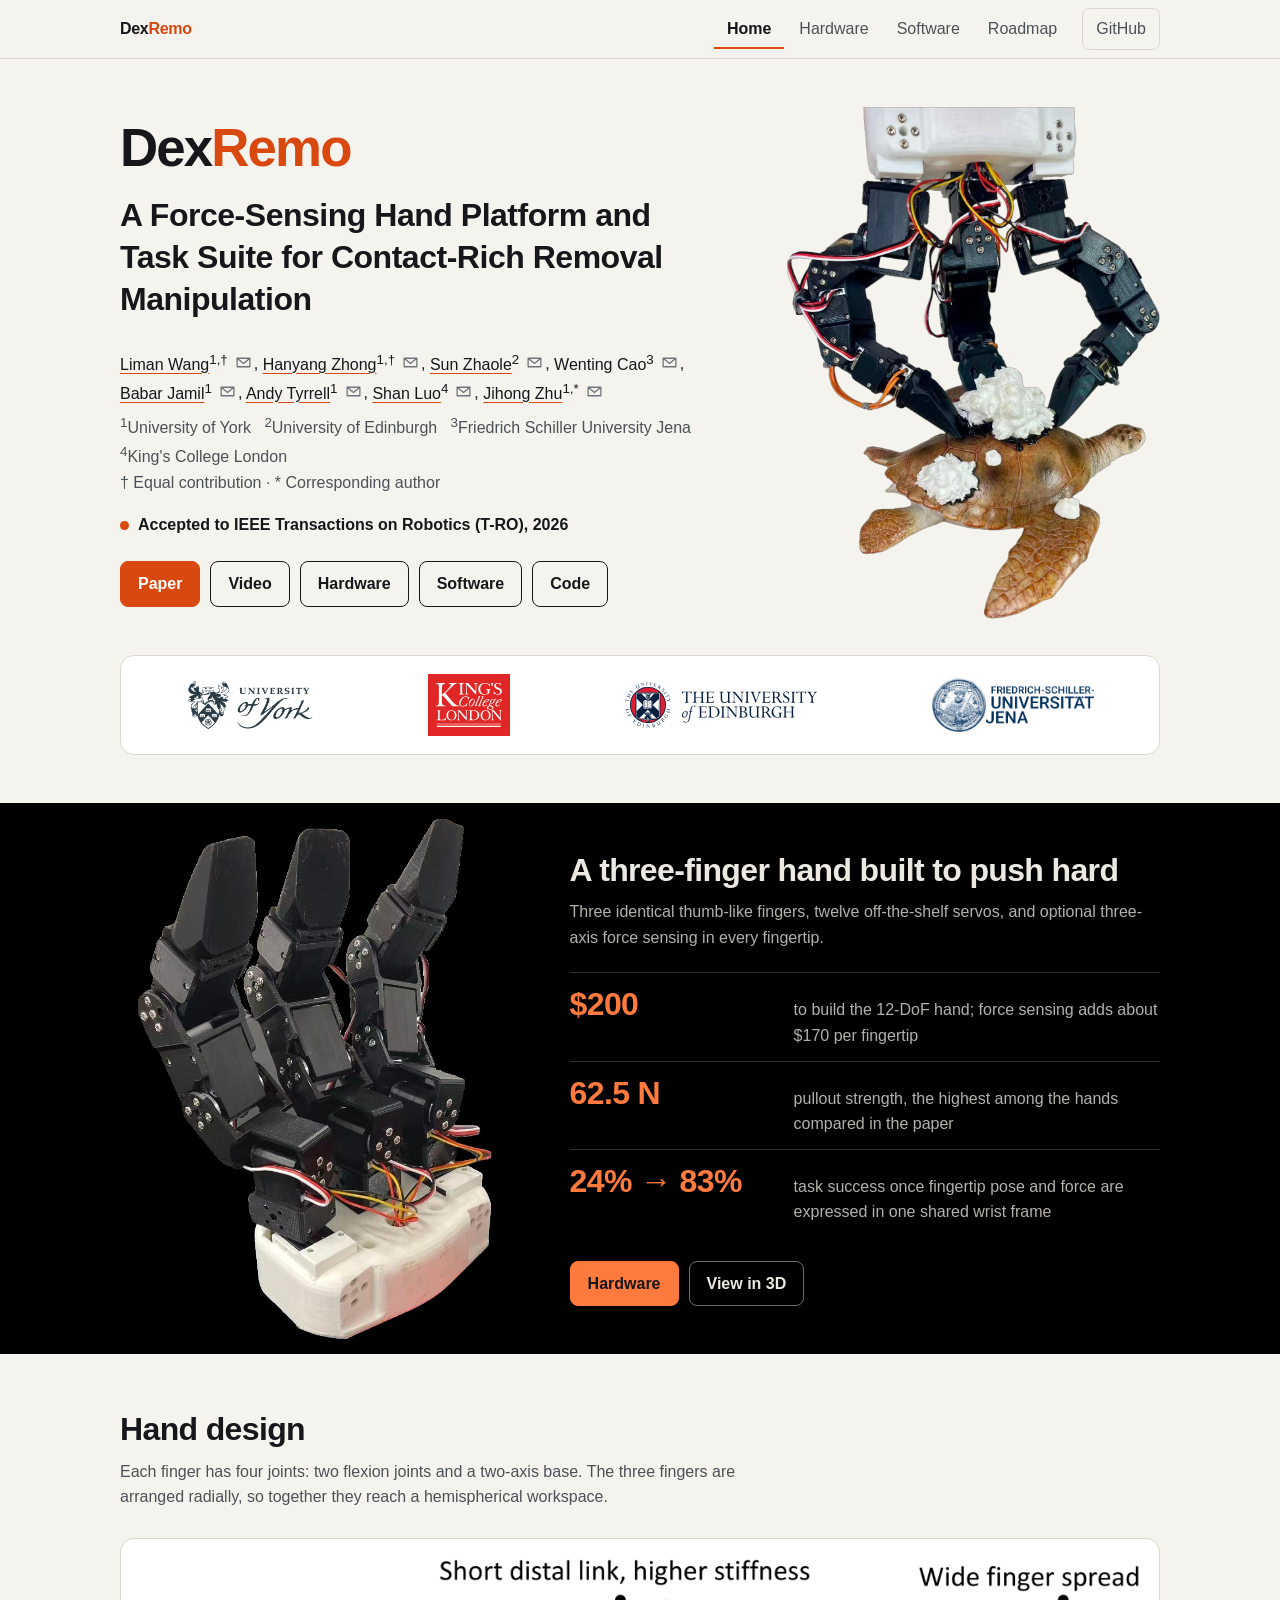
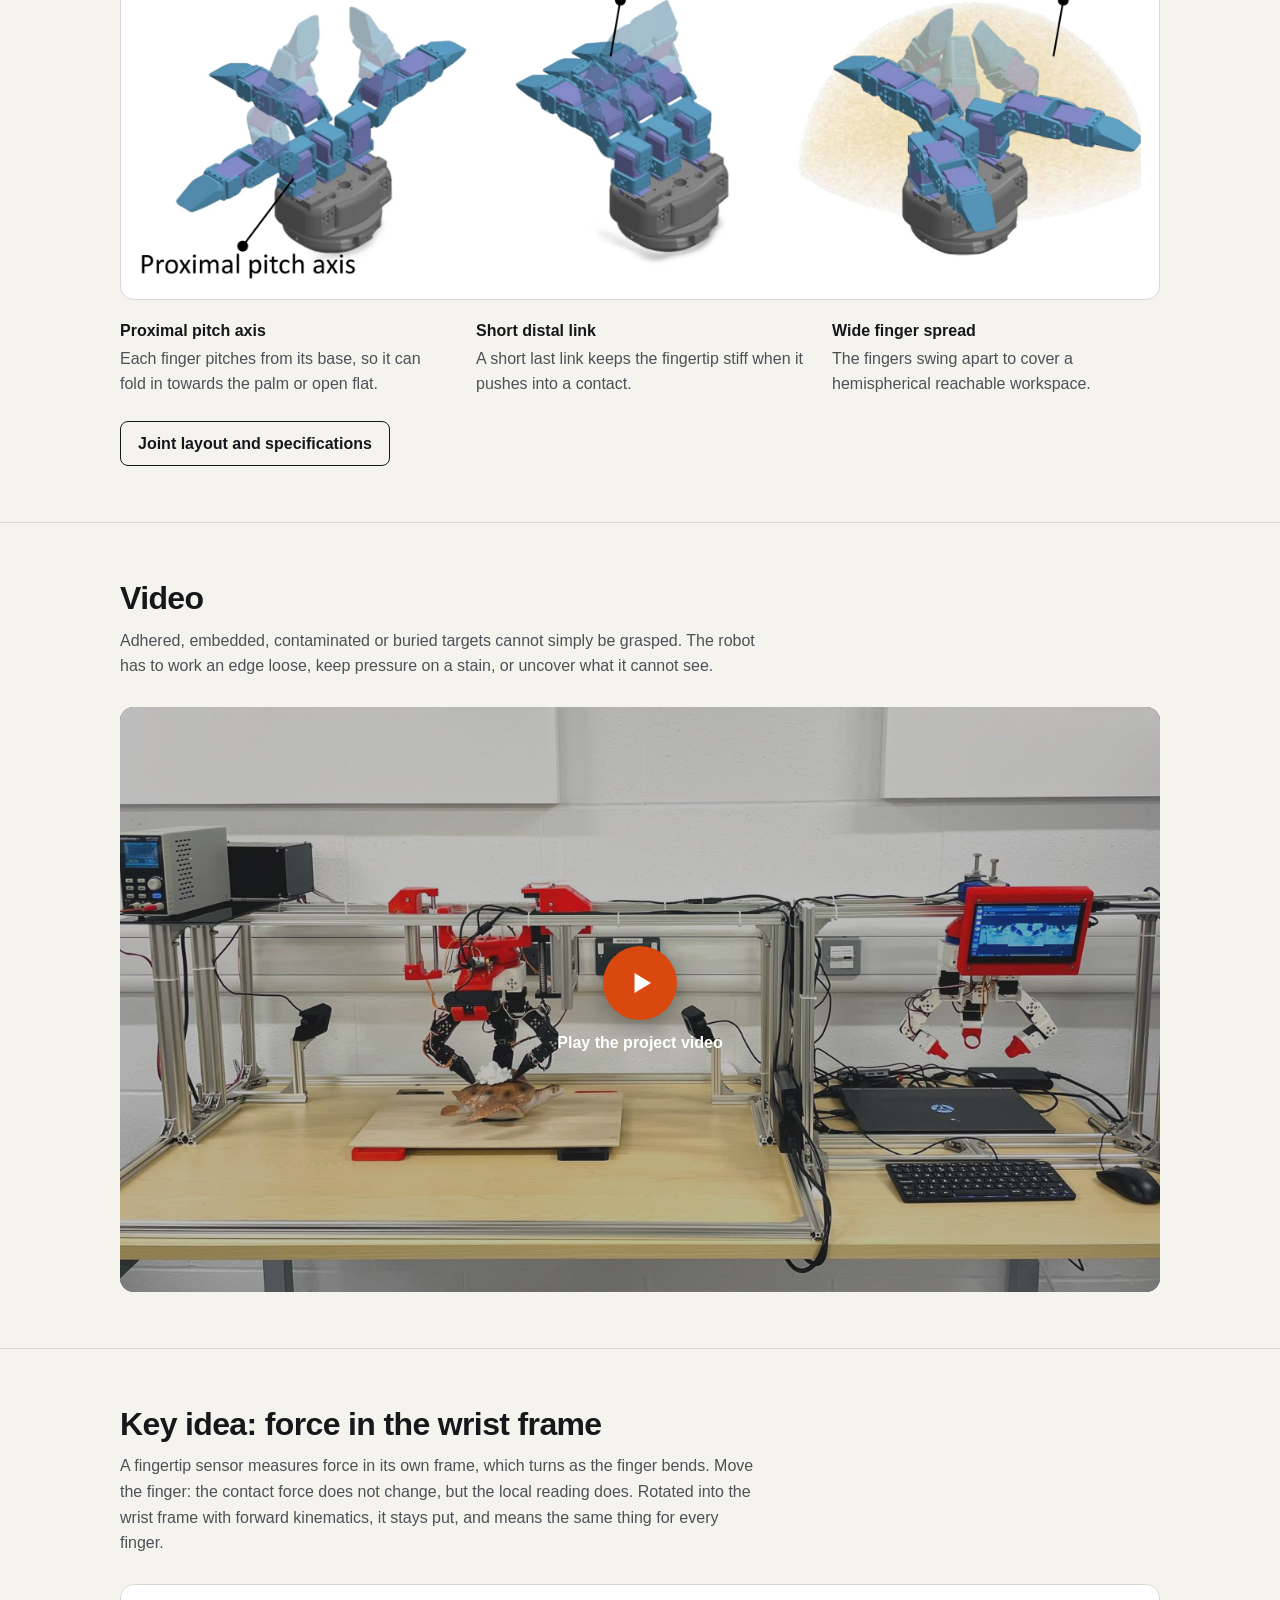
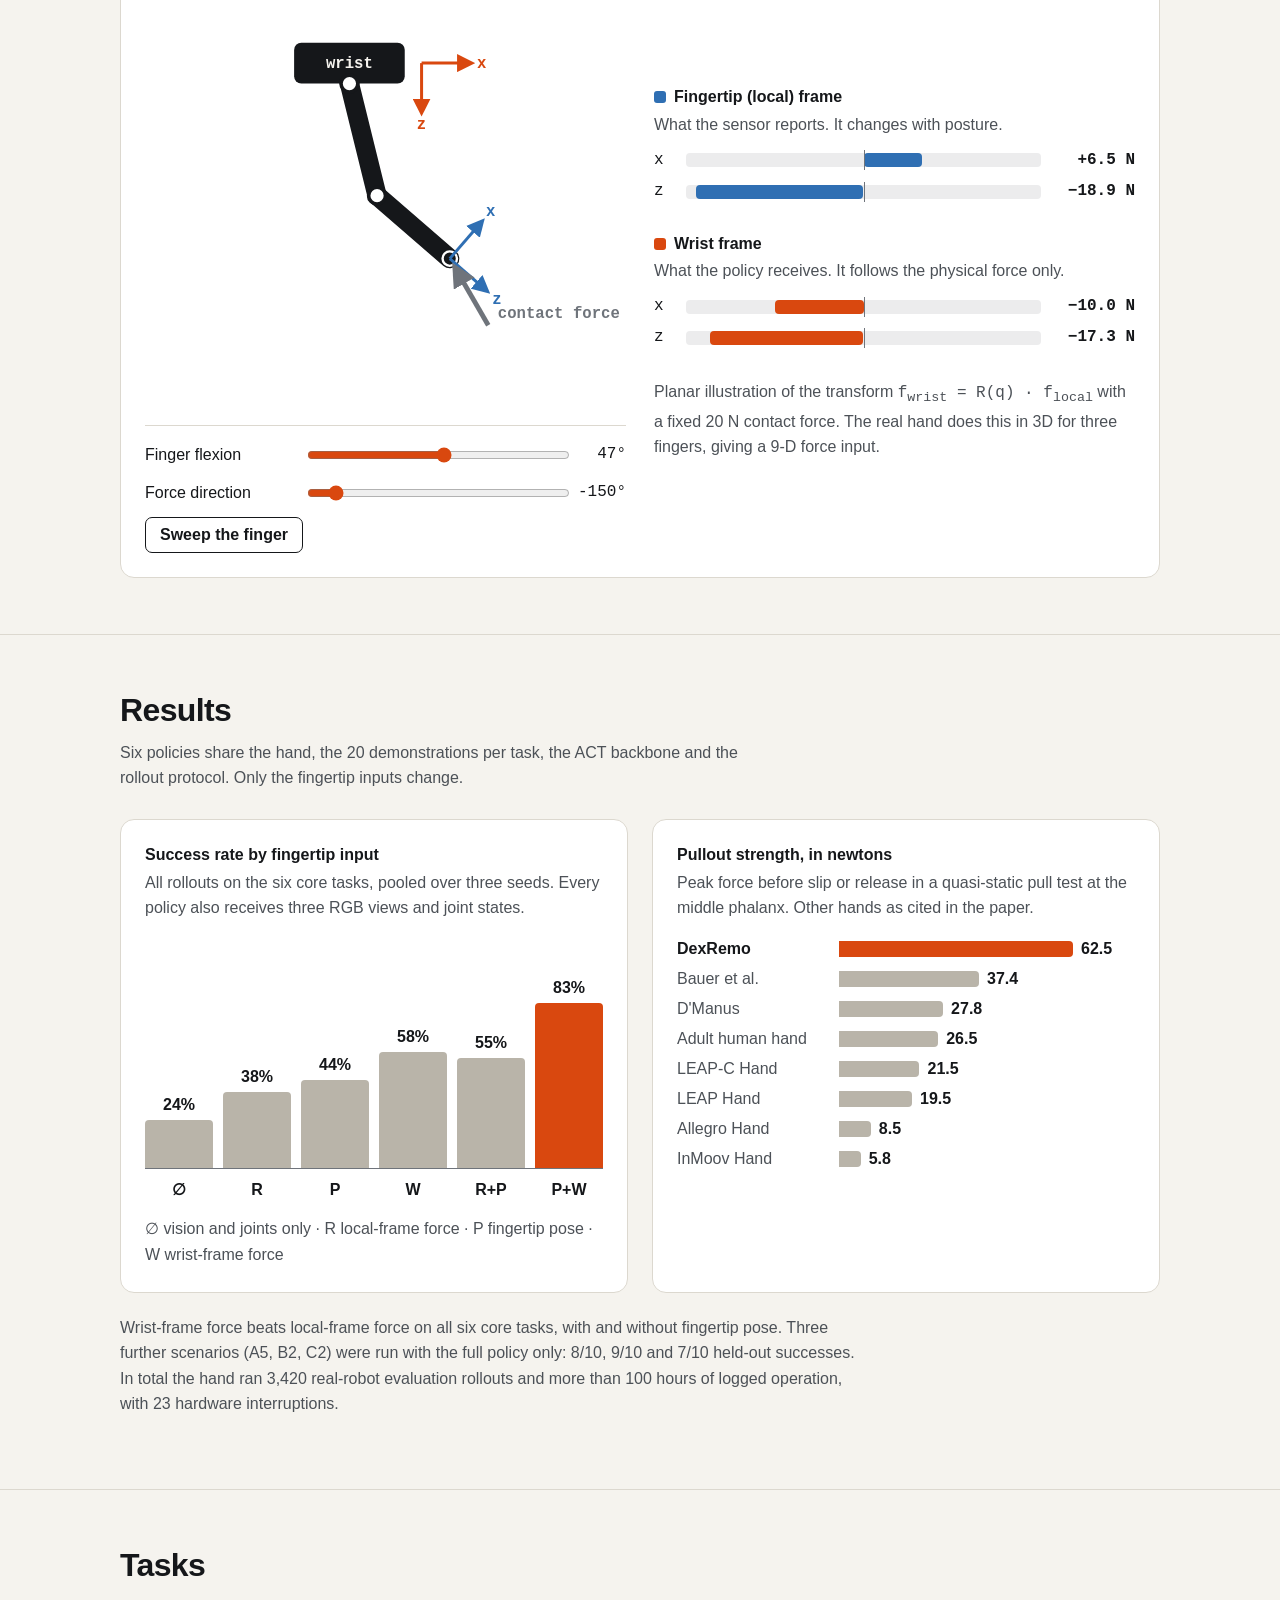
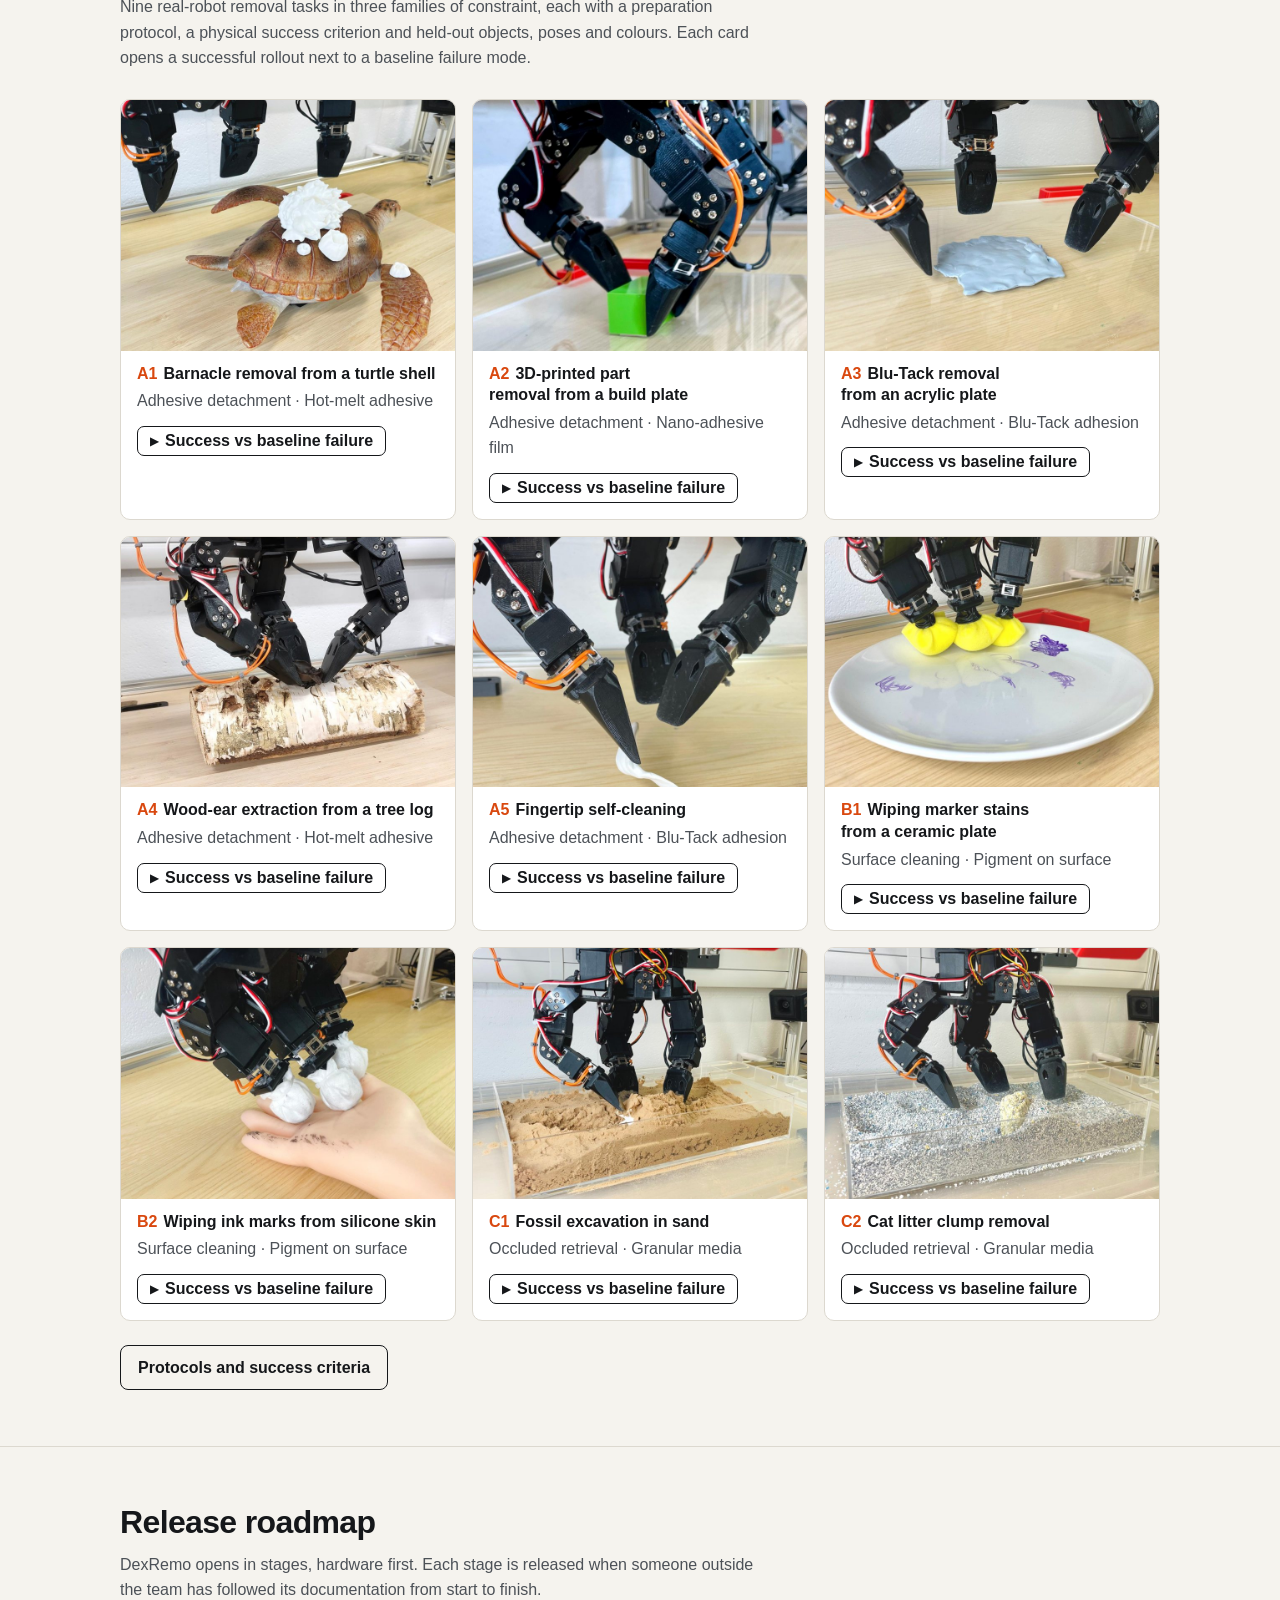
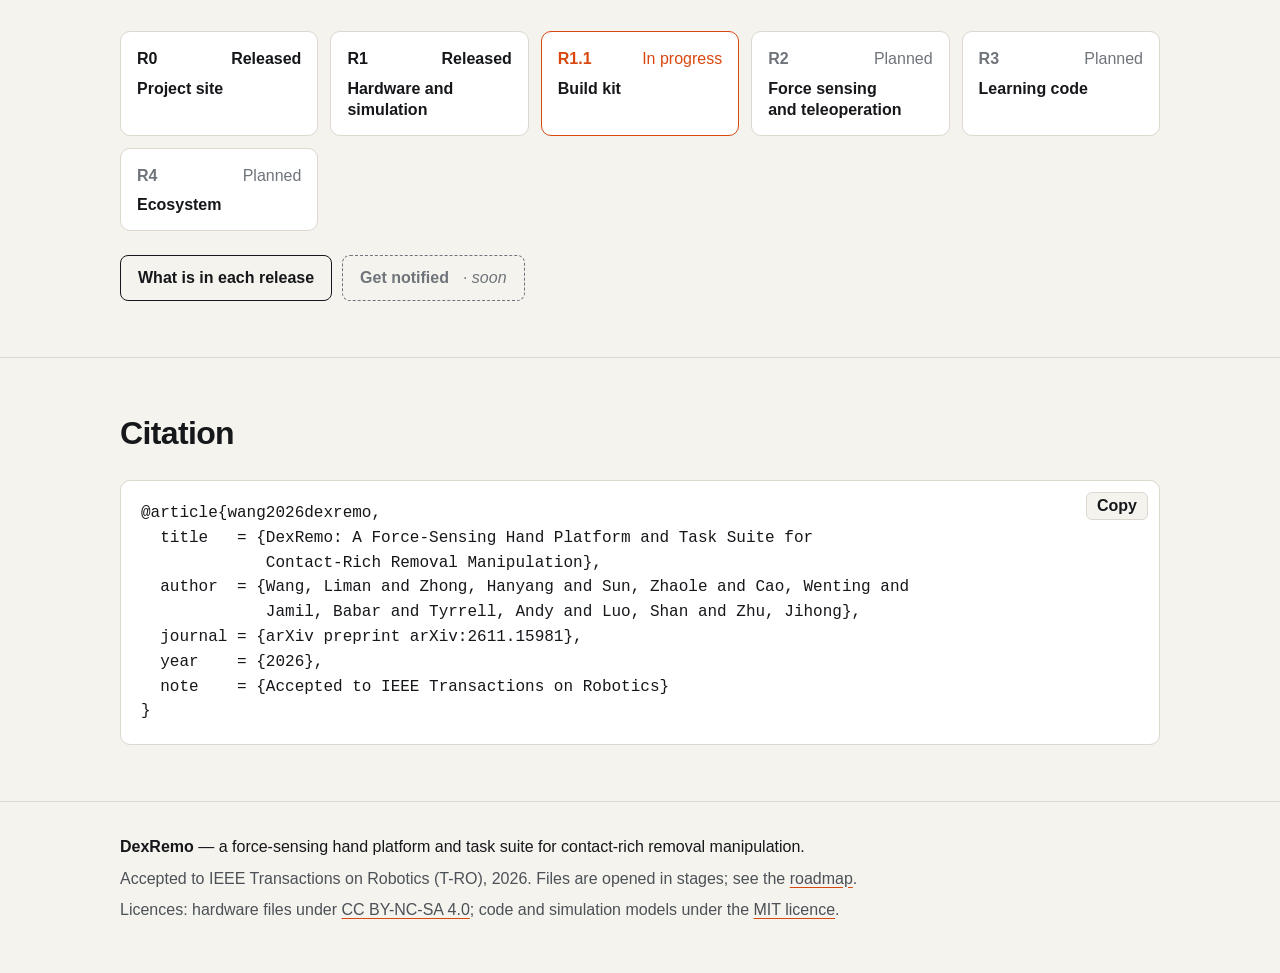
==== commit 94aaba5e: "Roadmap: drop the USD model; publish the force calibration method only Co-Authored-By: Claude Opus 5" ====
--- a/index.html
+++ b/index.html
@@ -9,7 +9,7 @@
 <meta property="og:description" content="A $200, 12-DoF hand with 62.5 N pullout strength and three-axis fingertip force sensing. Accepted to IEEE Transactions on Robotics (T-RO), 2026.">
 <meta property="og:image" content="assets/img/hero-turtle.jpg">
 <meta name="twitter:card" content="summary_large_image">
-<link rel="stylesheet" href="assets/css/style.css?v=202611221730">
+<link rel="stylesheet" href="assets/css/style.css?v=202611221800">
 </head>
 <body>
 <header id="site-header"></header>
@@ -218,8 +218,8 @@
 </main>
 
 <footer id="site-footer"></footer>
-<script src="assets/js/config.js?v=202611221730"></script>
-<script src="assets/js/site.js?v=202611221730"></script>
-<script src="assets/js/force-demo.js?v=202611221730"></script>
+<script src="assets/js/config.js?v=202611221800"></script>
+<script src="assets/js/site.js?v=202611221800"></script>
+<script src="assets/js/force-demo.js?v=202611221800"></script>
 </body>
 </html>
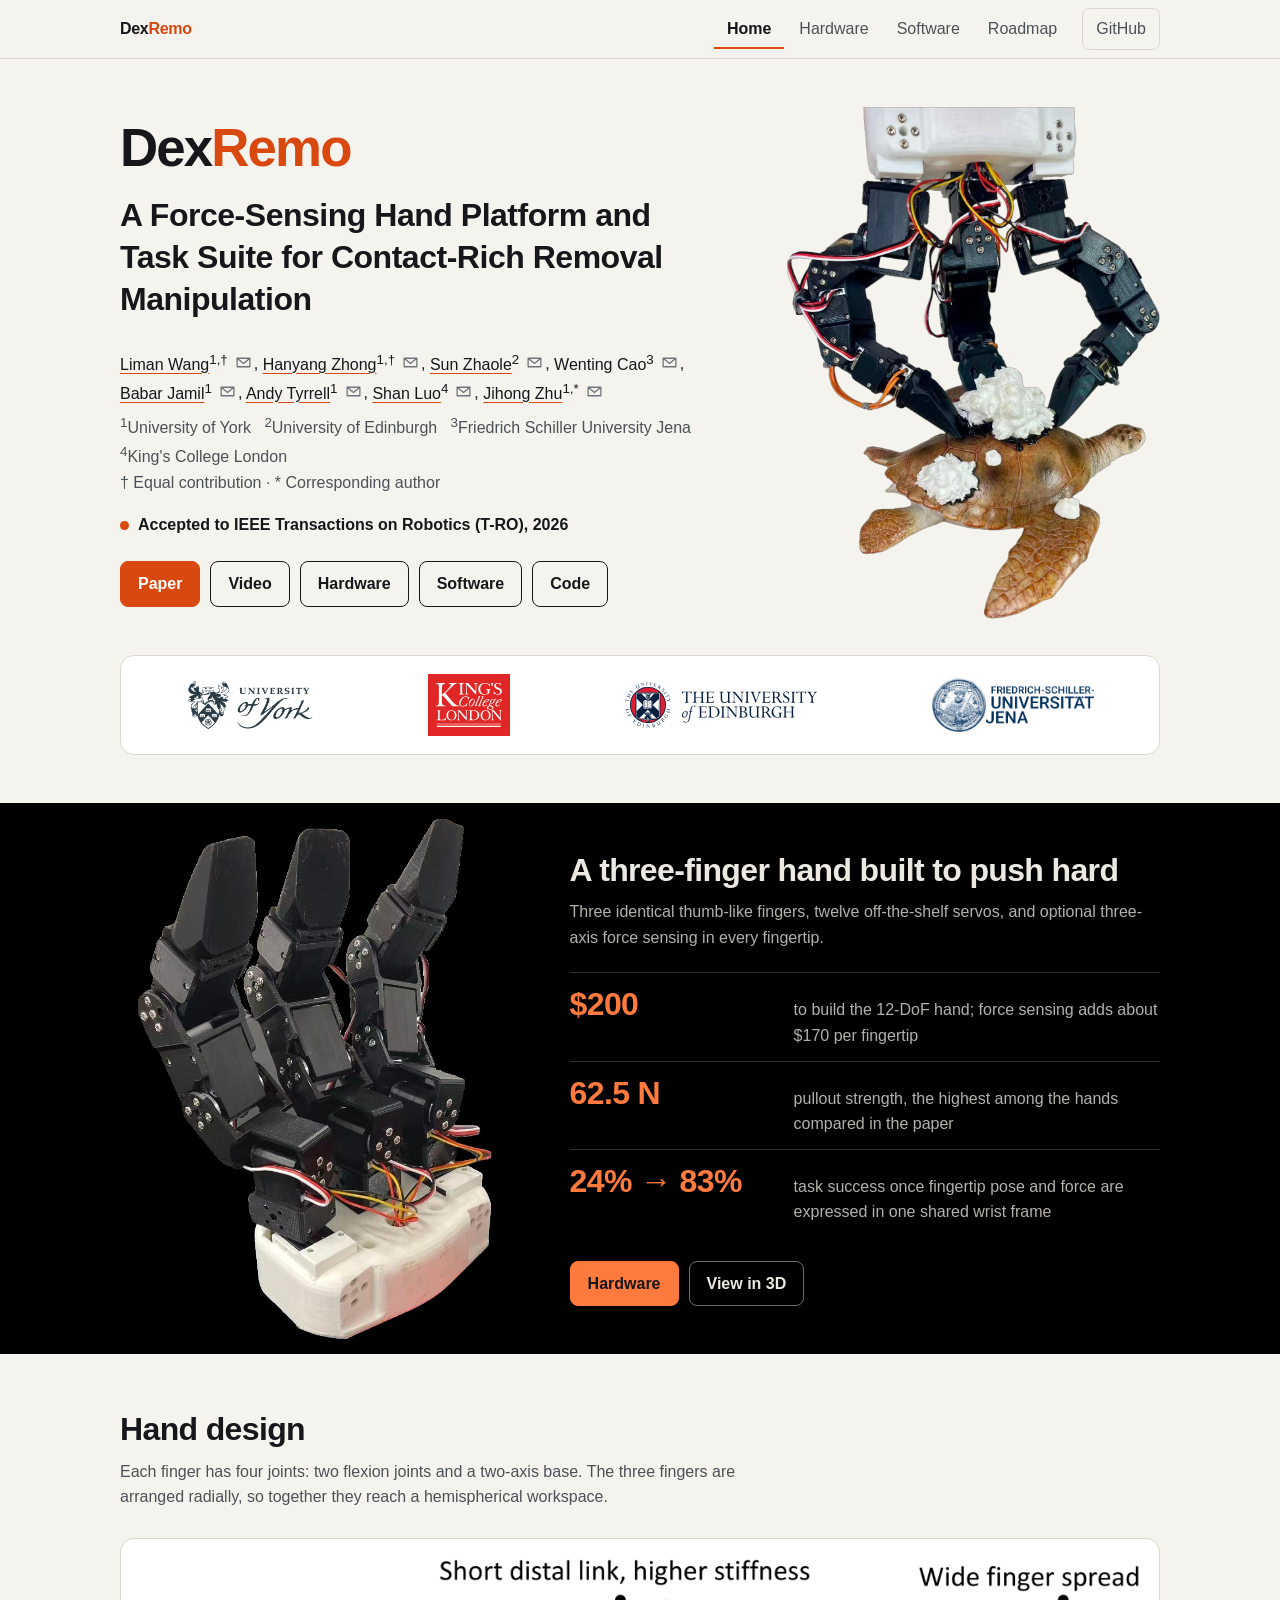
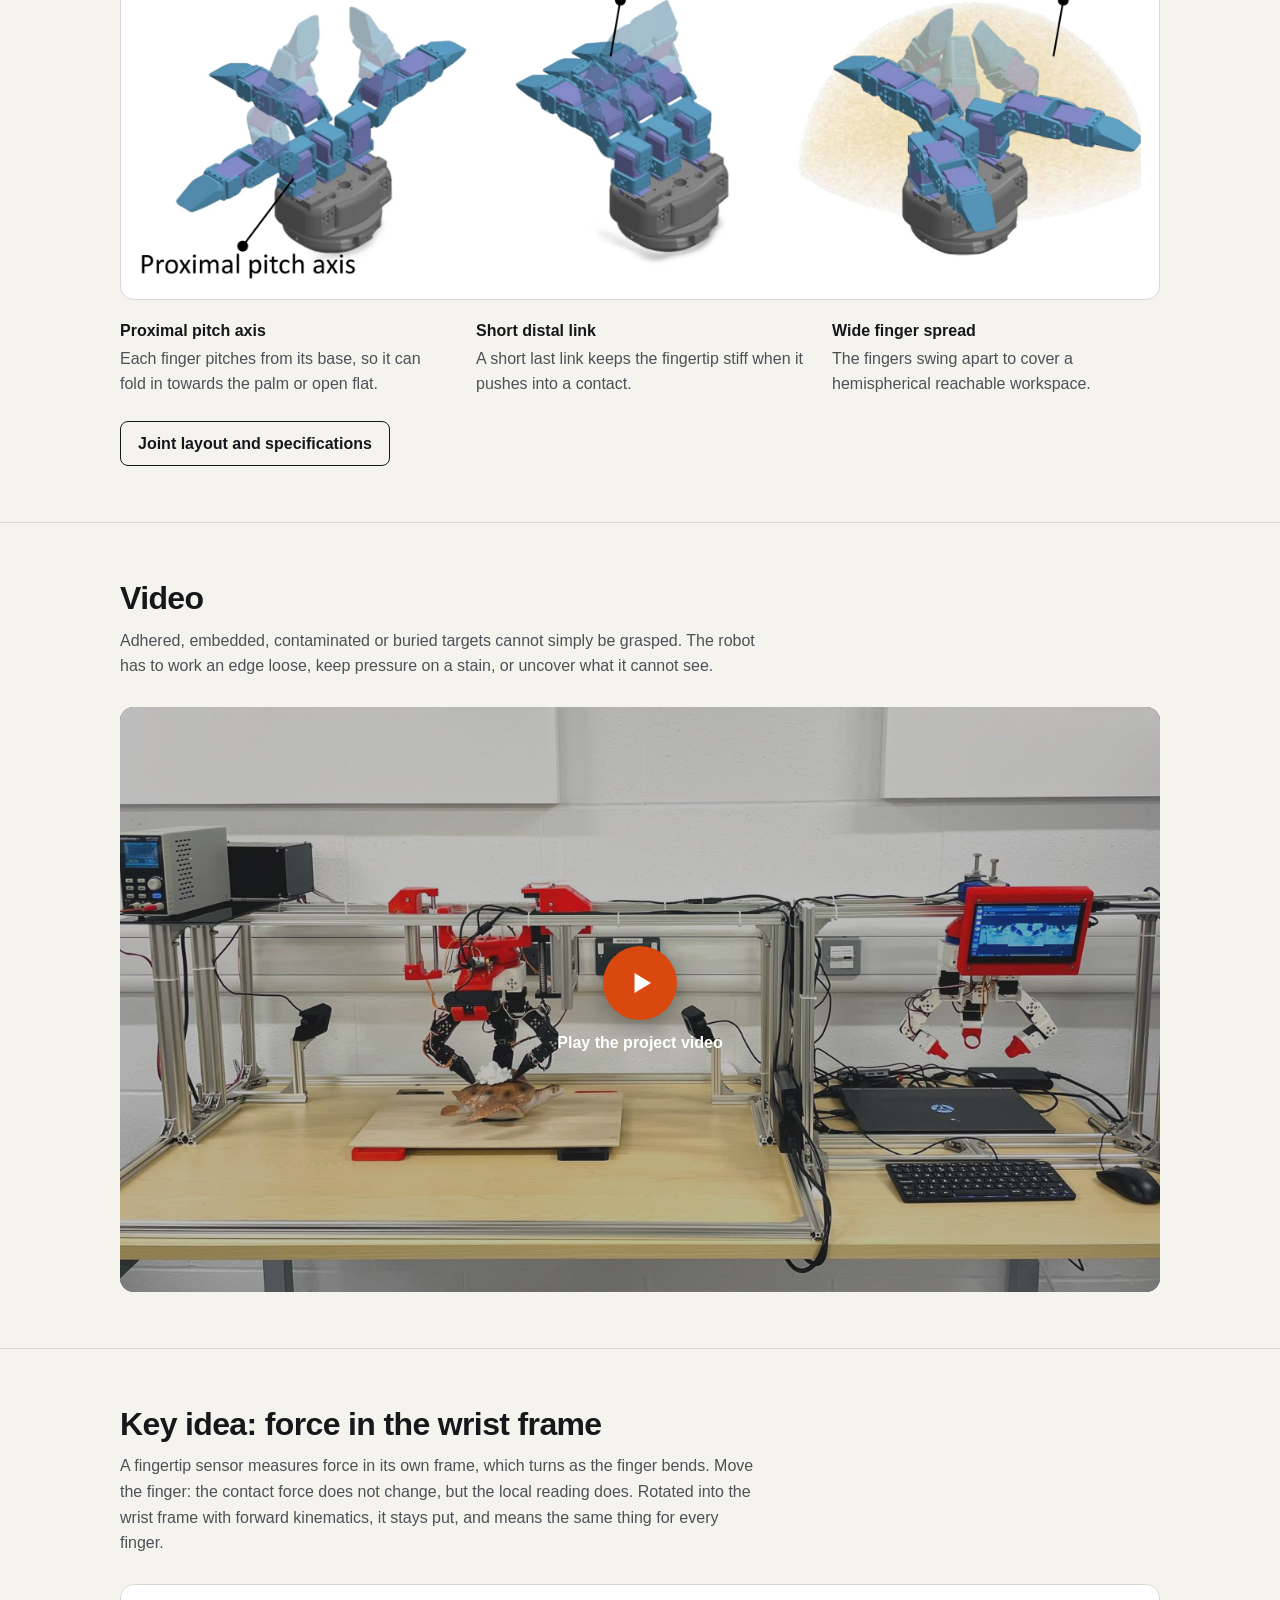
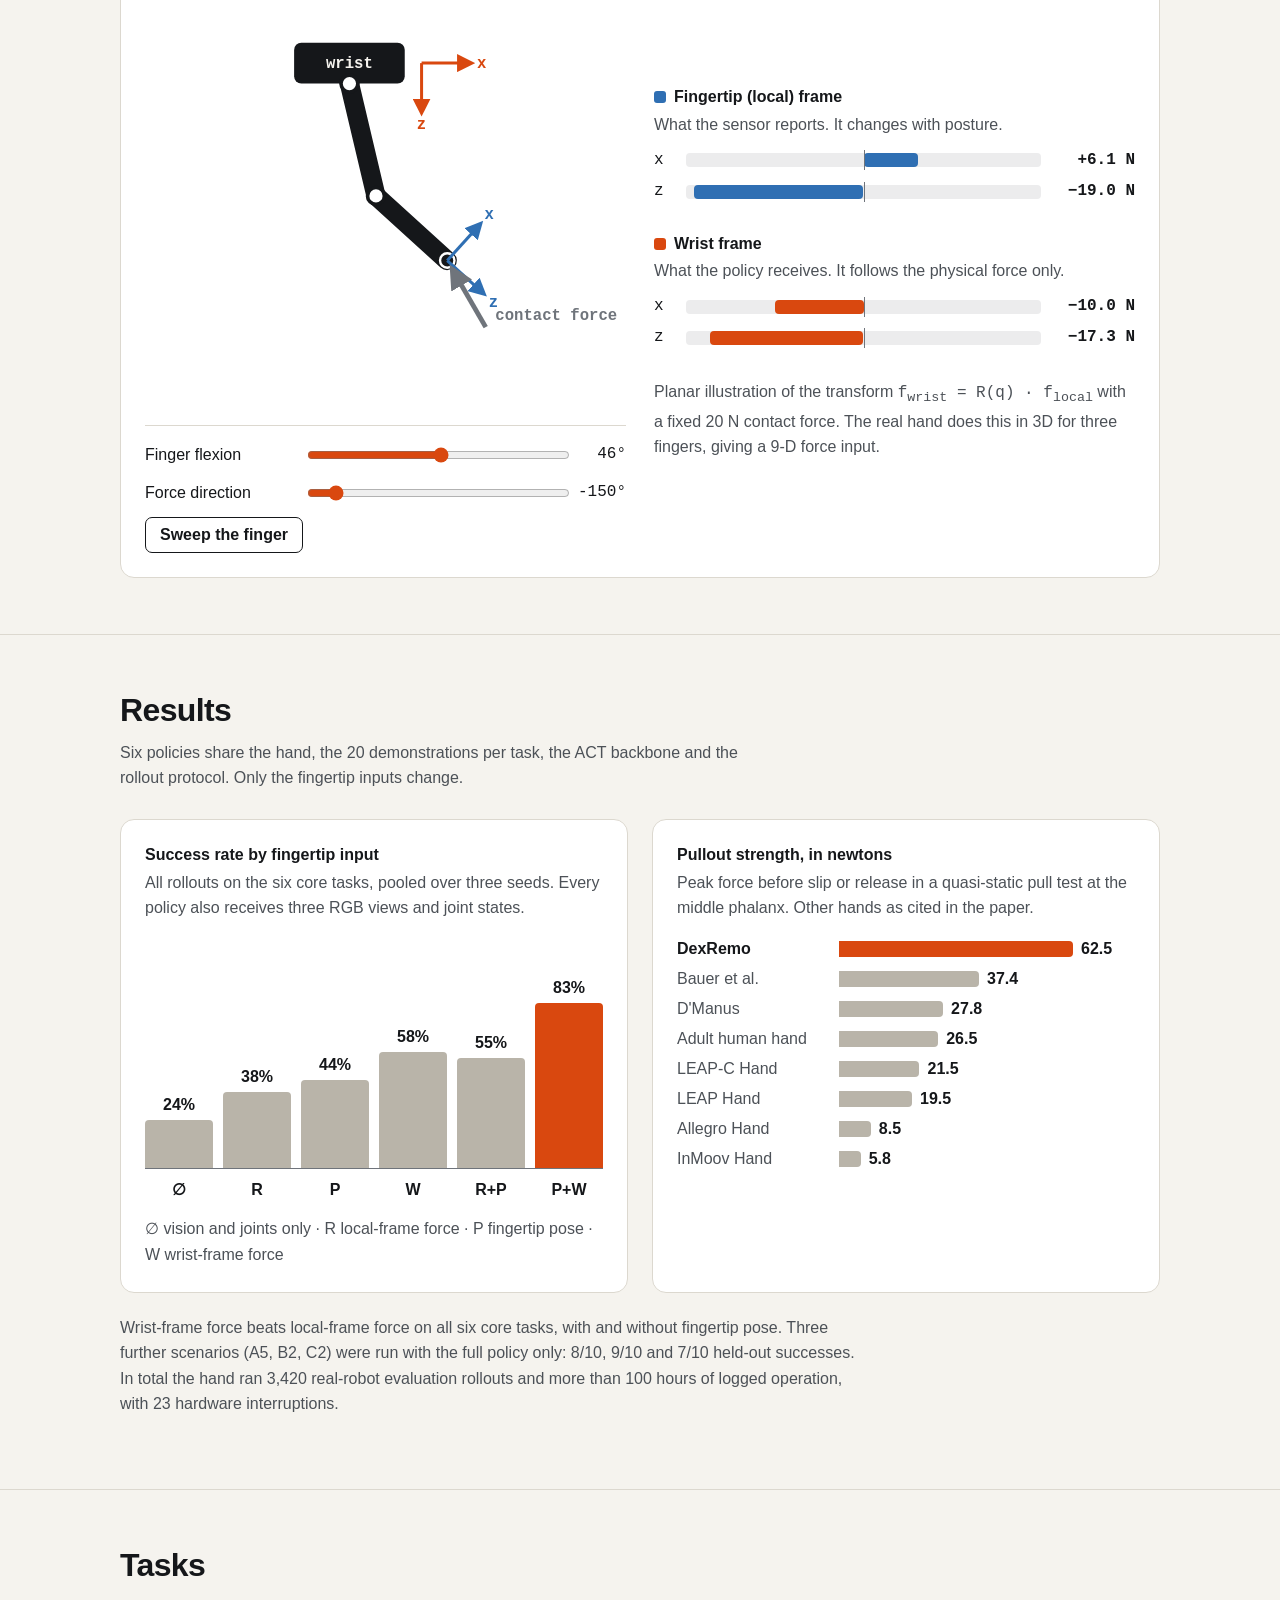
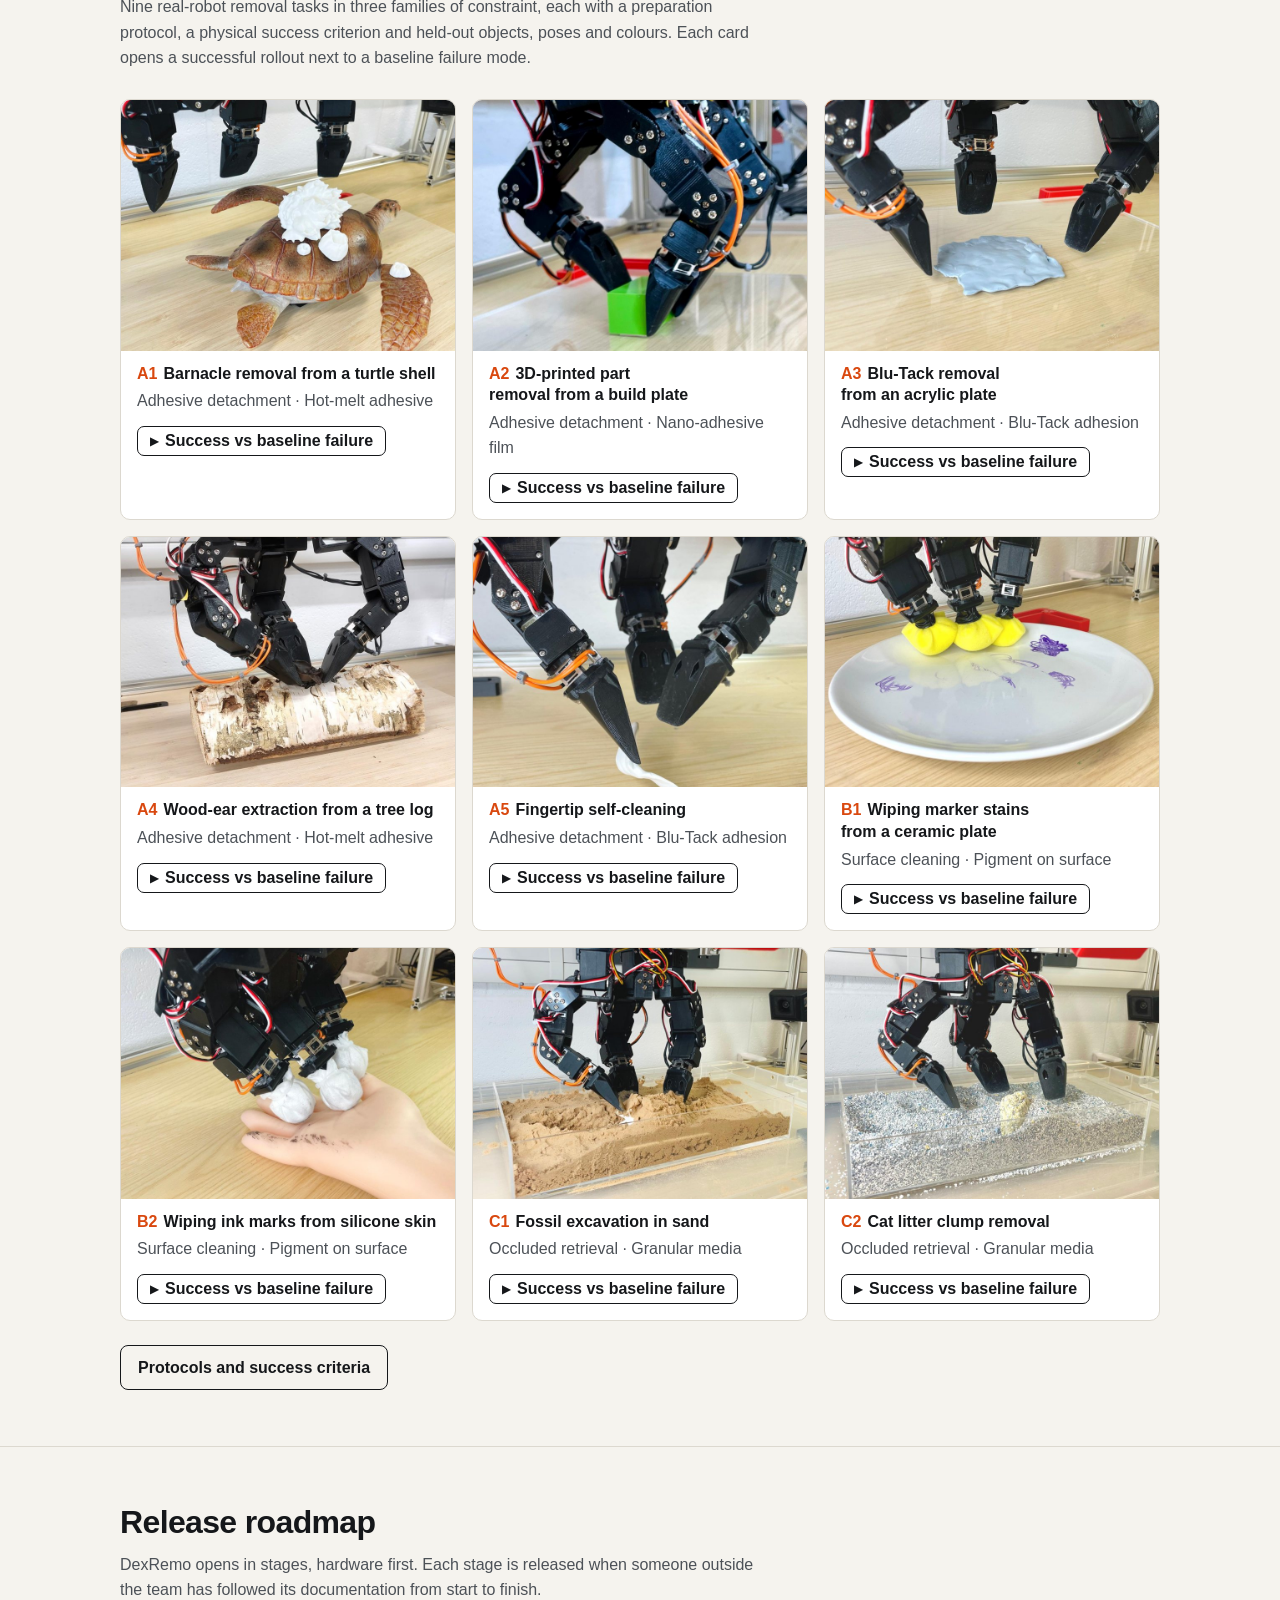
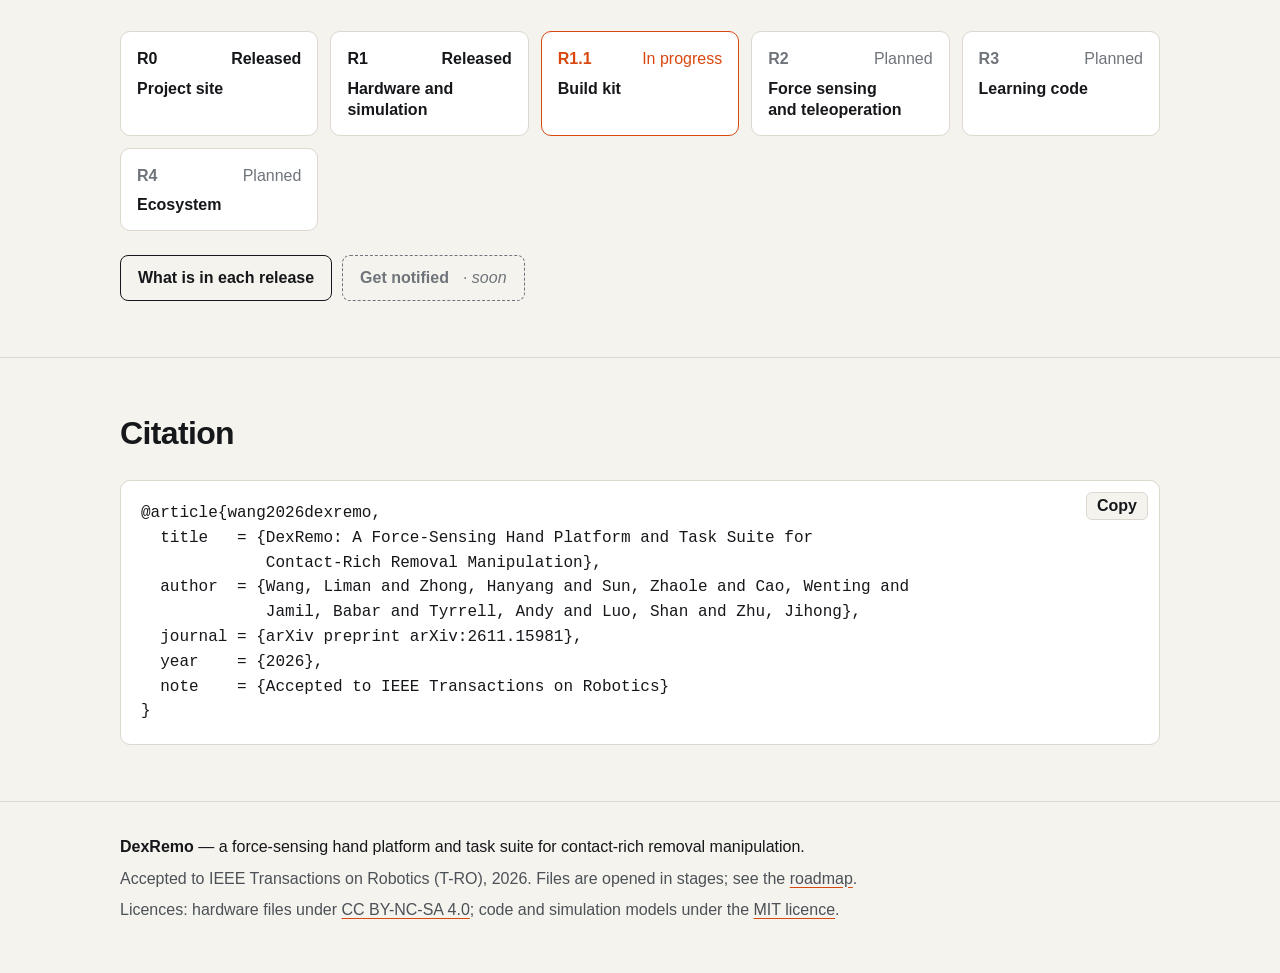
==== commit 3f6ba6b9: "Link the force-sensor calibration method; move it to R1 in the roadmap Co-Authored-By: Claude Opus 5" ====
--- a/index.html
+++ b/index.html
@@ -9,7 +9,7 @@
 <meta property="og:description" content="A $200, 12-DoF hand with 62.5 N pullout strength and three-axis fingertip force sensing. Accepted to IEEE Transactions on Robotics (T-RO), 2026.">
 <meta property="og:image" content="assets/img/hero-turtle.jpg">
 <meta name="twitter:card" content="summary_large_image">
-<link rel="stylesheet" href="assets/css/style.css?v=202611221800">
+<link rel="stylesheet" href="assets/css/style.css?v=202611232100">
 </head>
 <body>
 <header id="site-header"></header>
@@ -218,8 +218,8 @@
 </main>
 
 <footer id="site-footer"></footer>
-<script src="assets/js/config.js?v=202611221800"></script>
-<script src="assets/js/site.js?v=202611221800"></script>
-<script src="assets/js/force-demo.js?v=202611221800"></script>
+<script src="assets/js/config.js?v=202611232100"></script>
+<script src="assets/js/site.js?v=202611232100"></script>
+<script src="assets/js/force-demo.js?v=202611232100"></script>
 </body>
 </html>
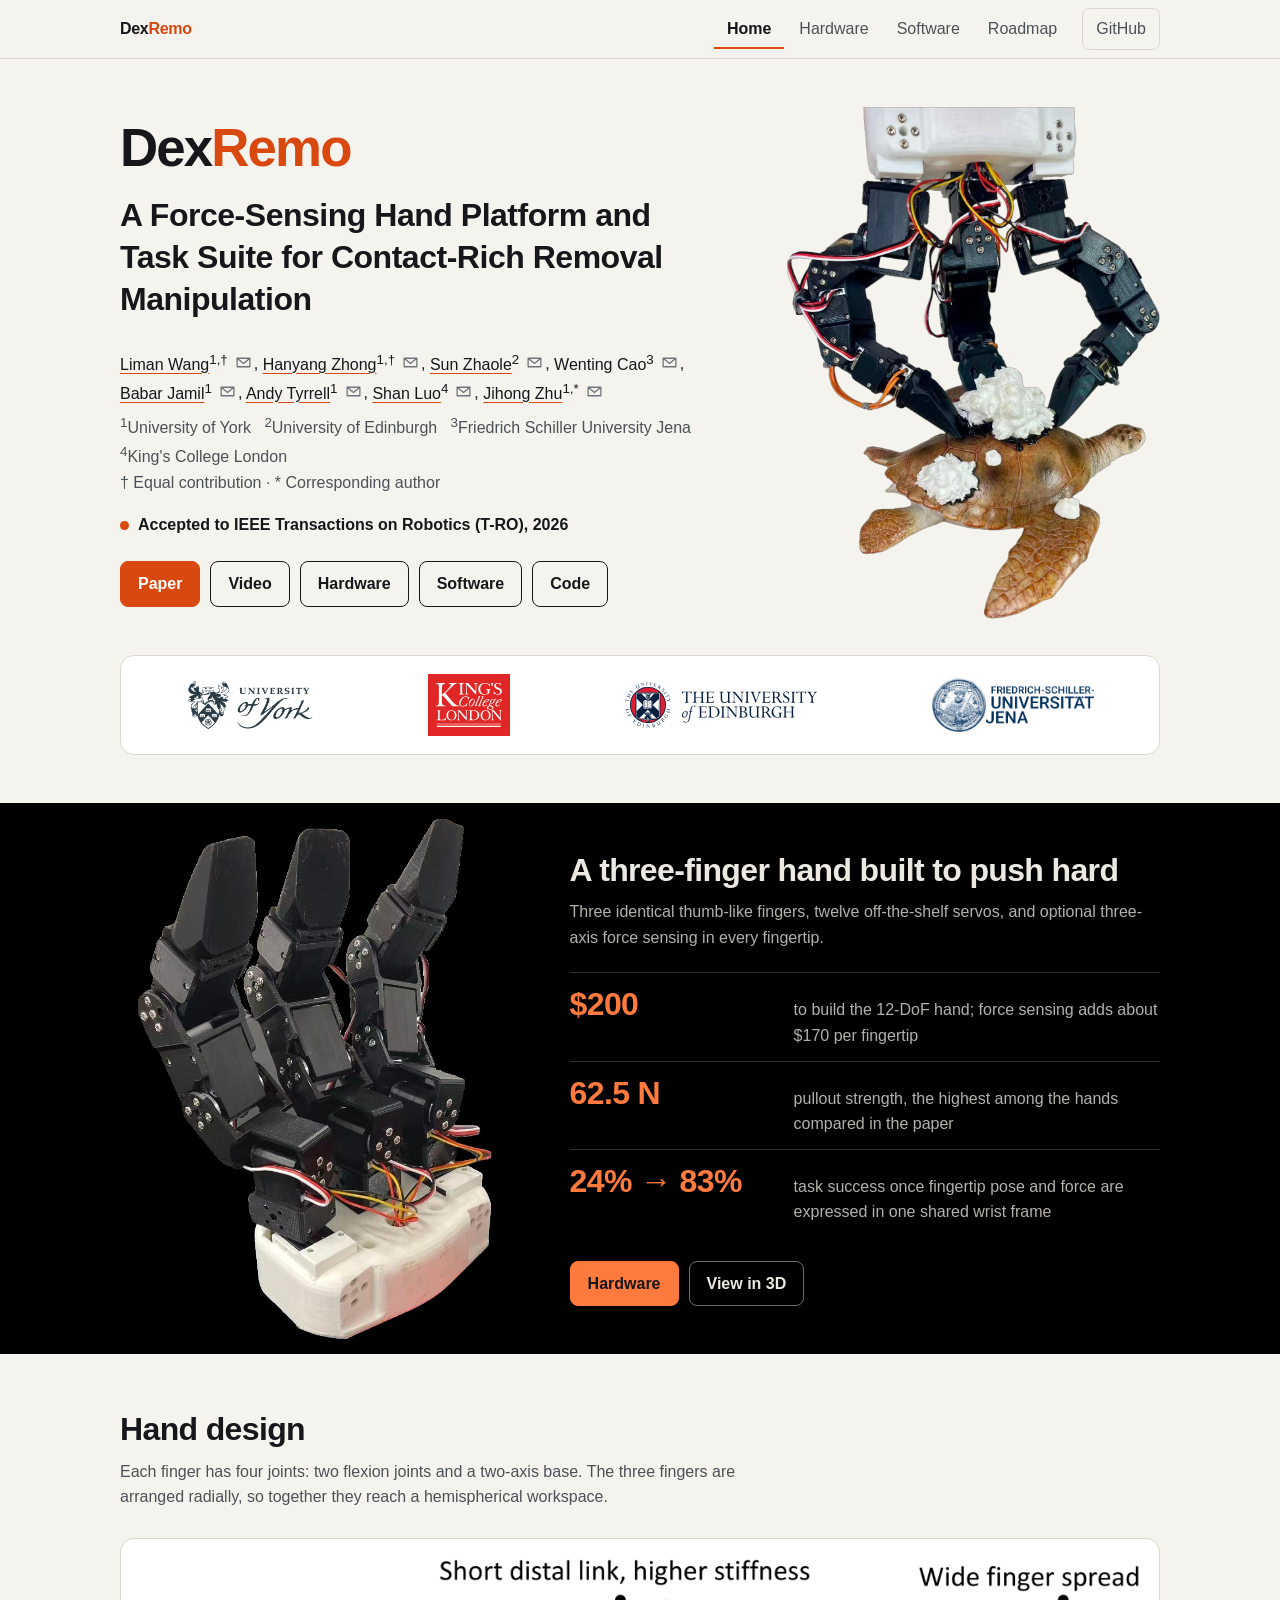
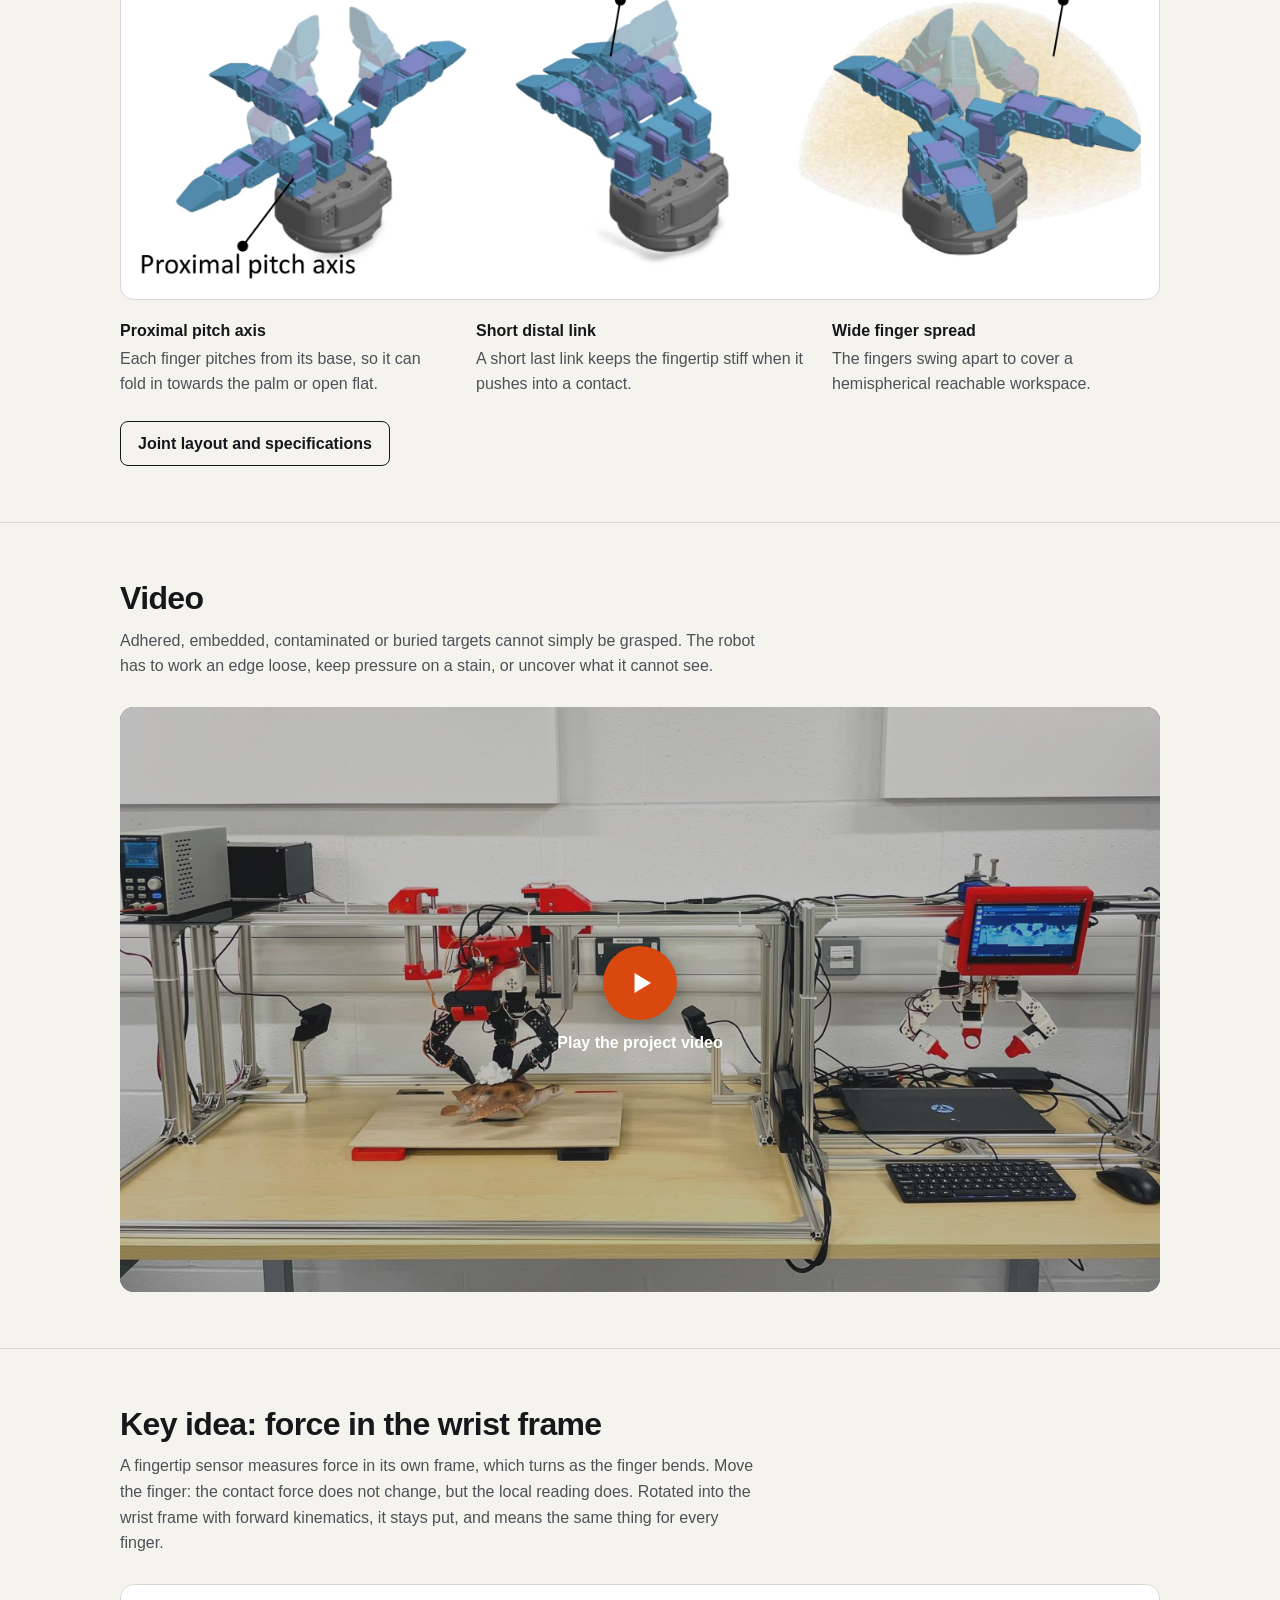
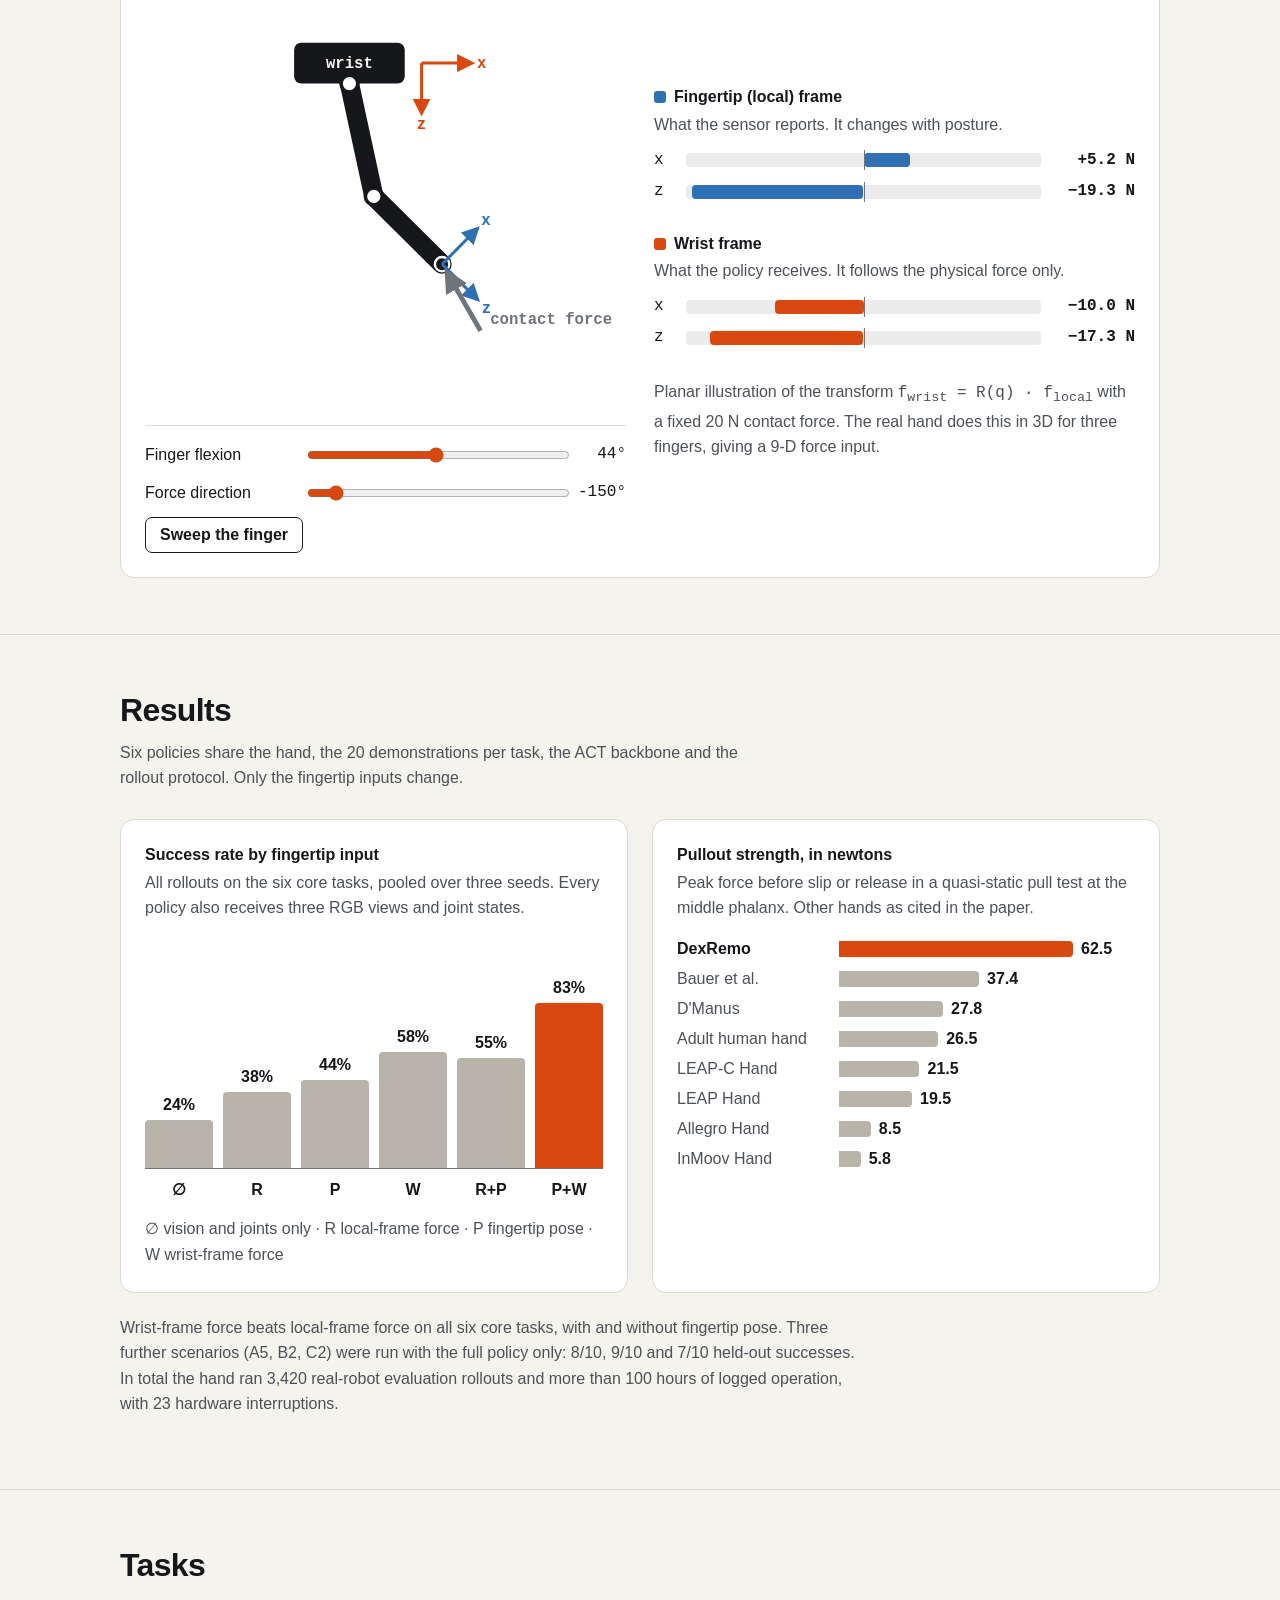
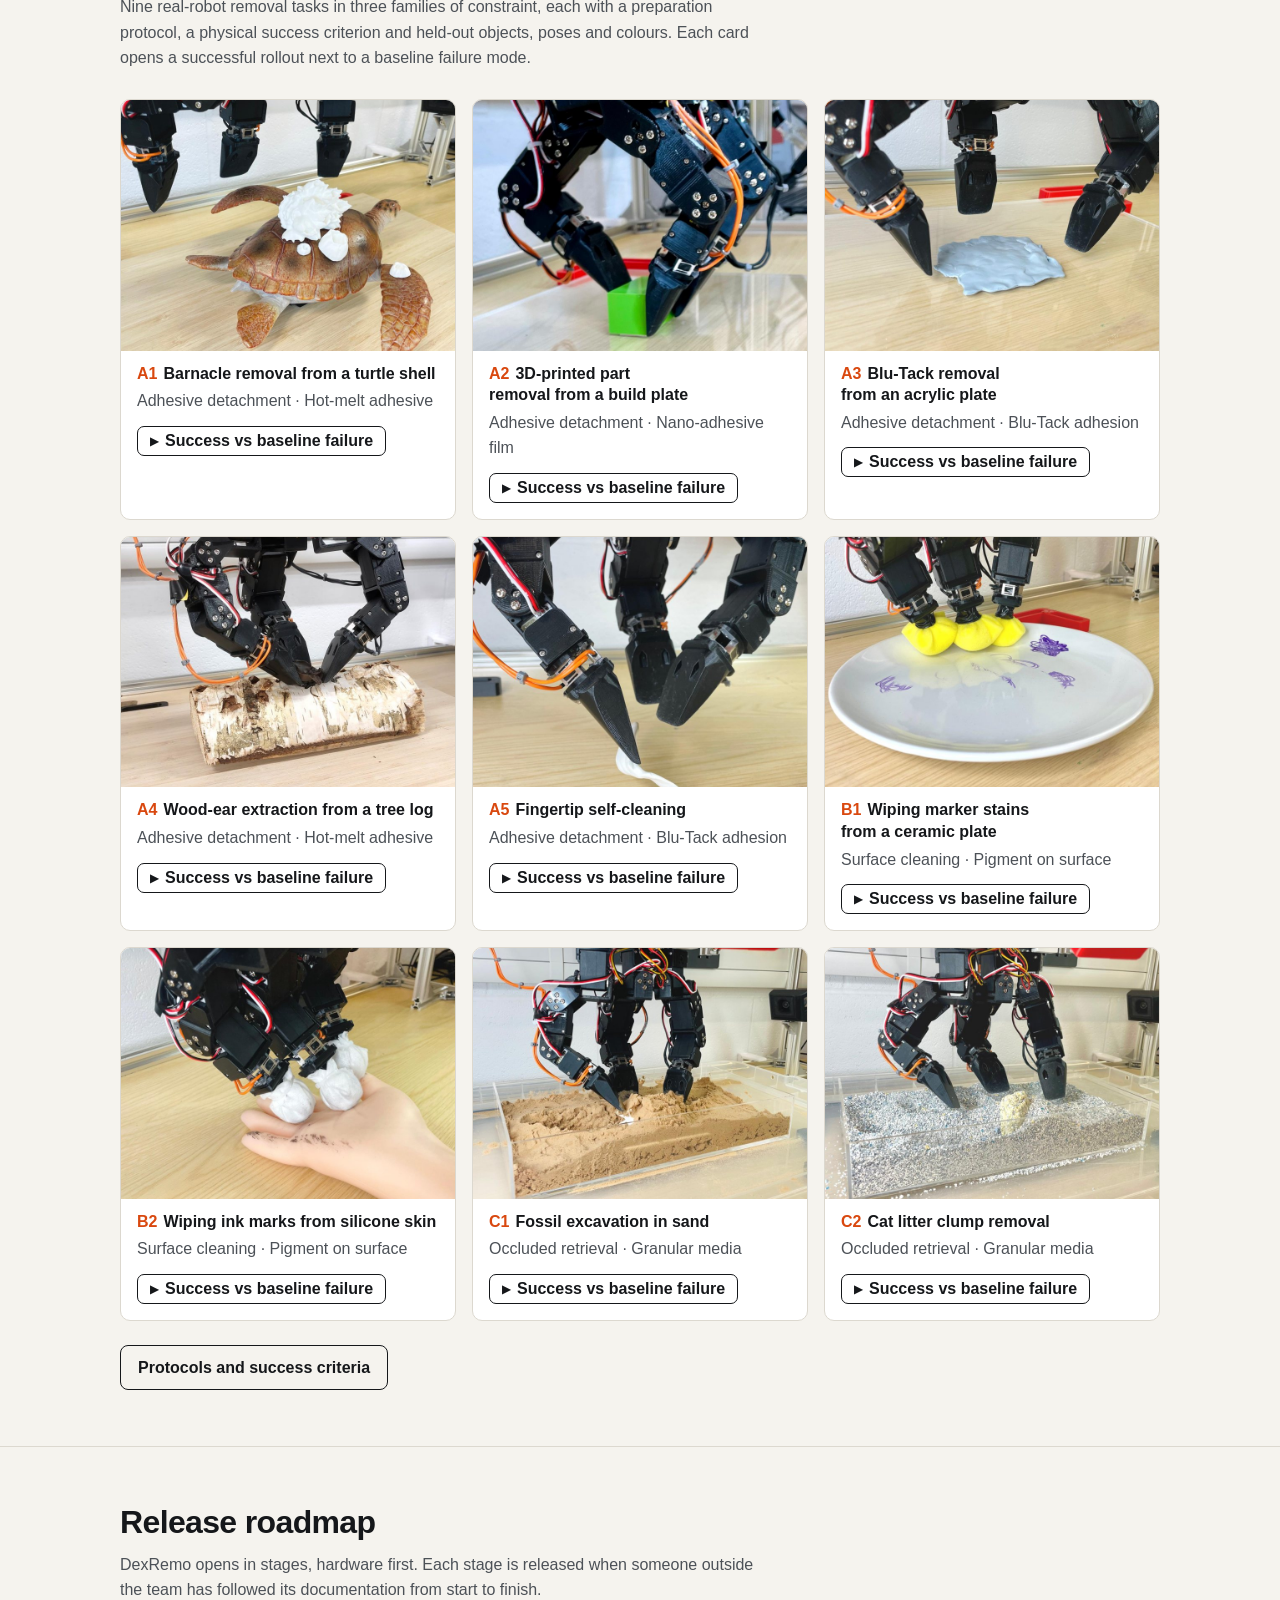
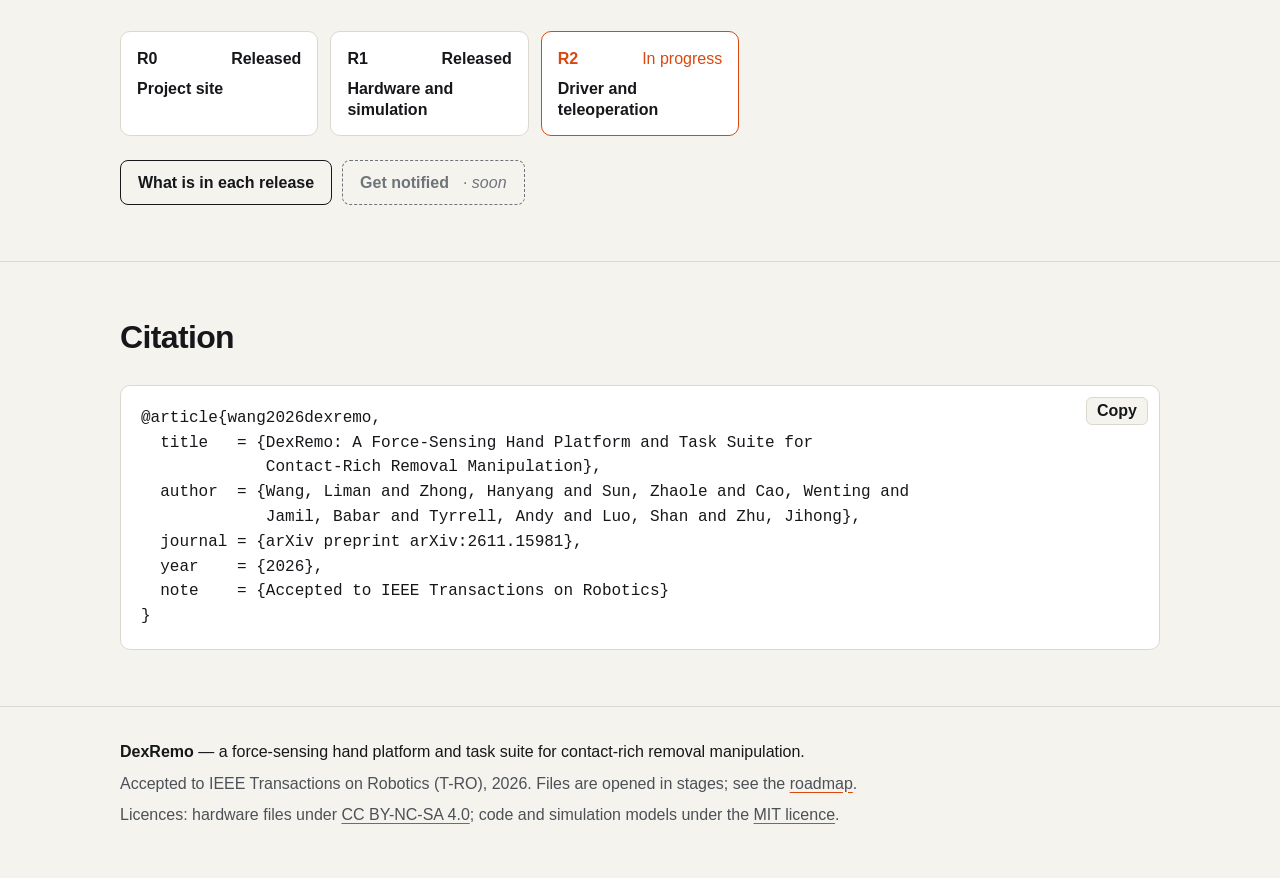
==== commit 78cae2d9: "Roadmap: three stages; R2 is the driver and teleoperation in two versions; no trained policies Co-Au" ====
--- a/index.html
+++ b/index.html
@@ -9,7 +9,7 @@
 <meta property="og:description" content="A $200, 12-DoF hand with 62.5 N pullout strength and three-axis fingertip force sensing. Accepted to IEEE Transactions on Robotics (T-RO), 2026.">
 <meta property="og:image" content="assets/img/hero-turtle.jpg">
 <meta name="twitter:card" content="summary_large_image">
-<link rel="stylesheet" href="assets/css/style.css?v=202611232100">
+<link rel="stylesheet" href="assets/css/style.css?v=202611241000">
 </head>
 <body>
 <header id="site-header"></header>
@@ -218,8 +218,8 @@
 </main>
 
 <footer id="site-footer"></footer>
-<script src="assets/js/config.js?v=202611232100"></script>
-<script src="assets/js/site.js?v=202611232100"></script>
-<script src="assets/js/force-demo.js?v=202611232100"></script>
+<script src="assets/js/config.js?v=202611241000"></script>
+<script src="assets/js/site.js?v=202611241000"></script>
+<script src="assets/js/force-demo.js?v=202611241000"></script>
 </body>
 </html>
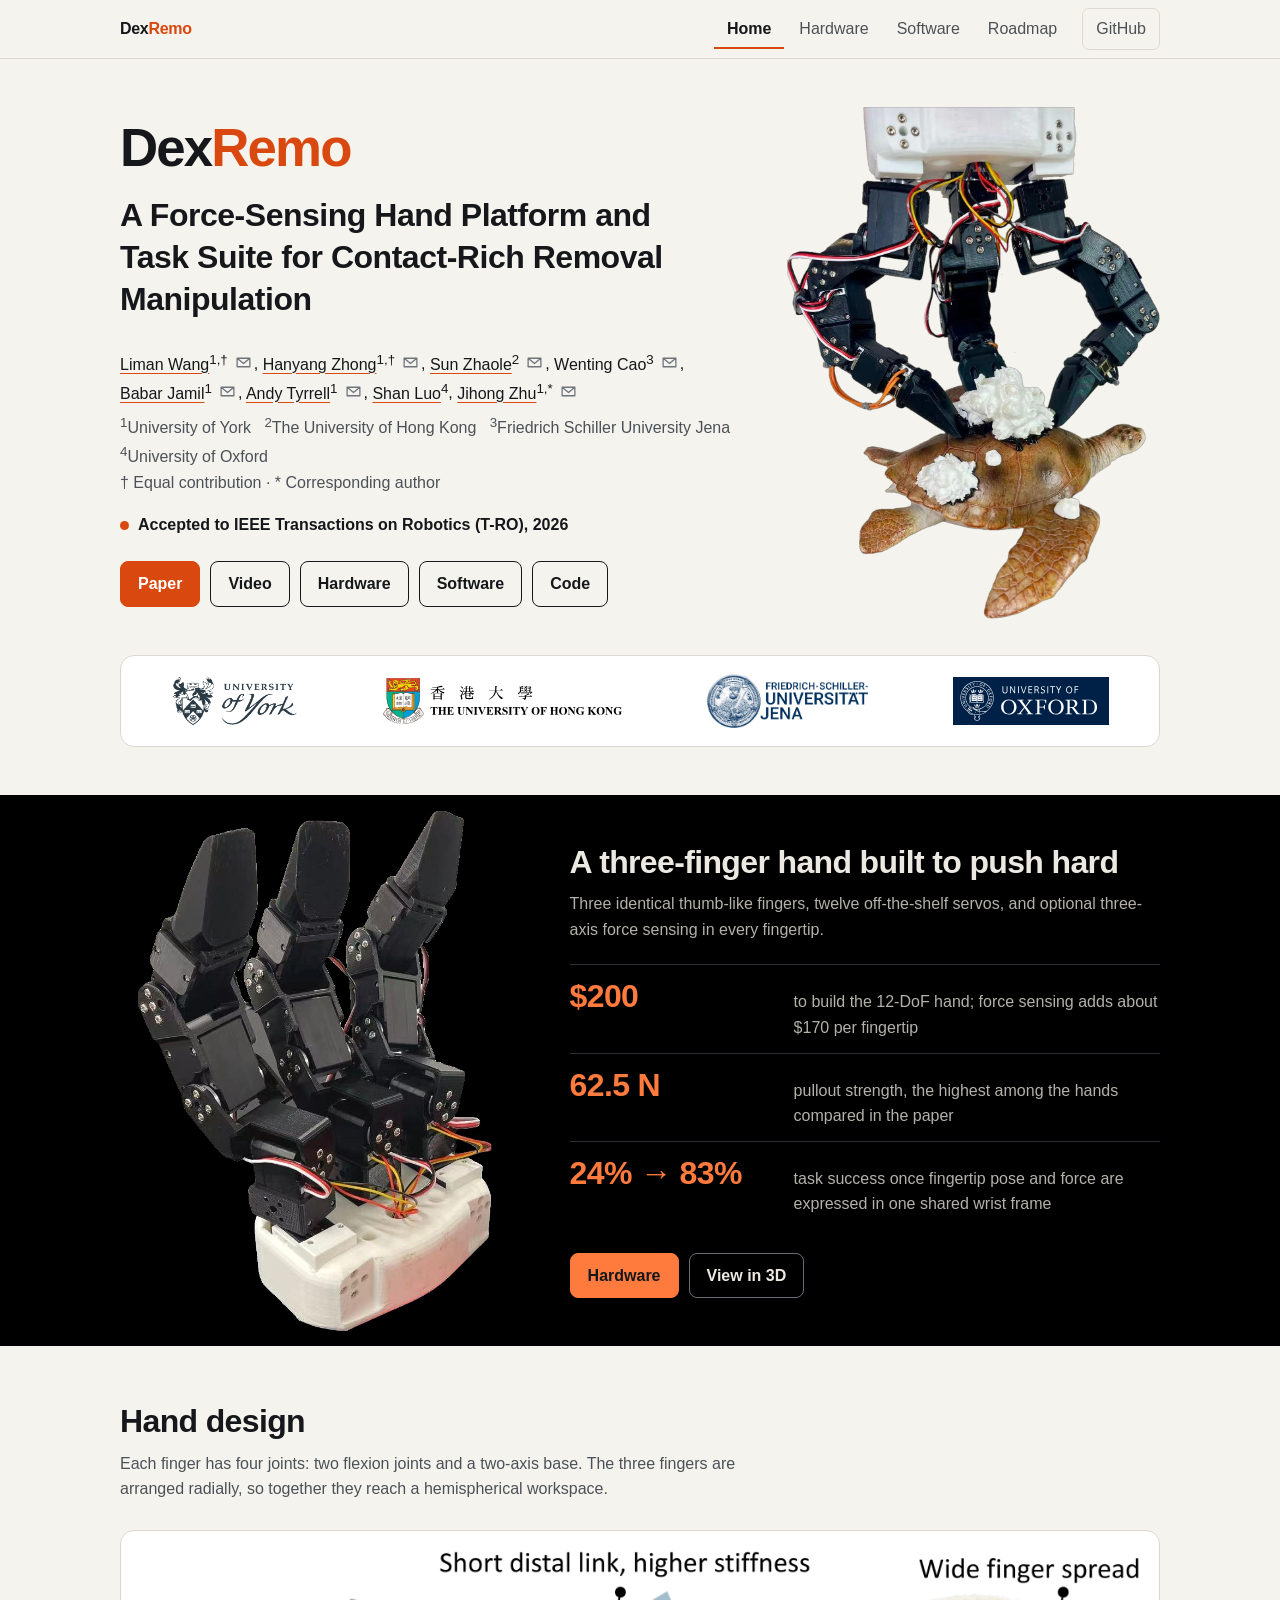
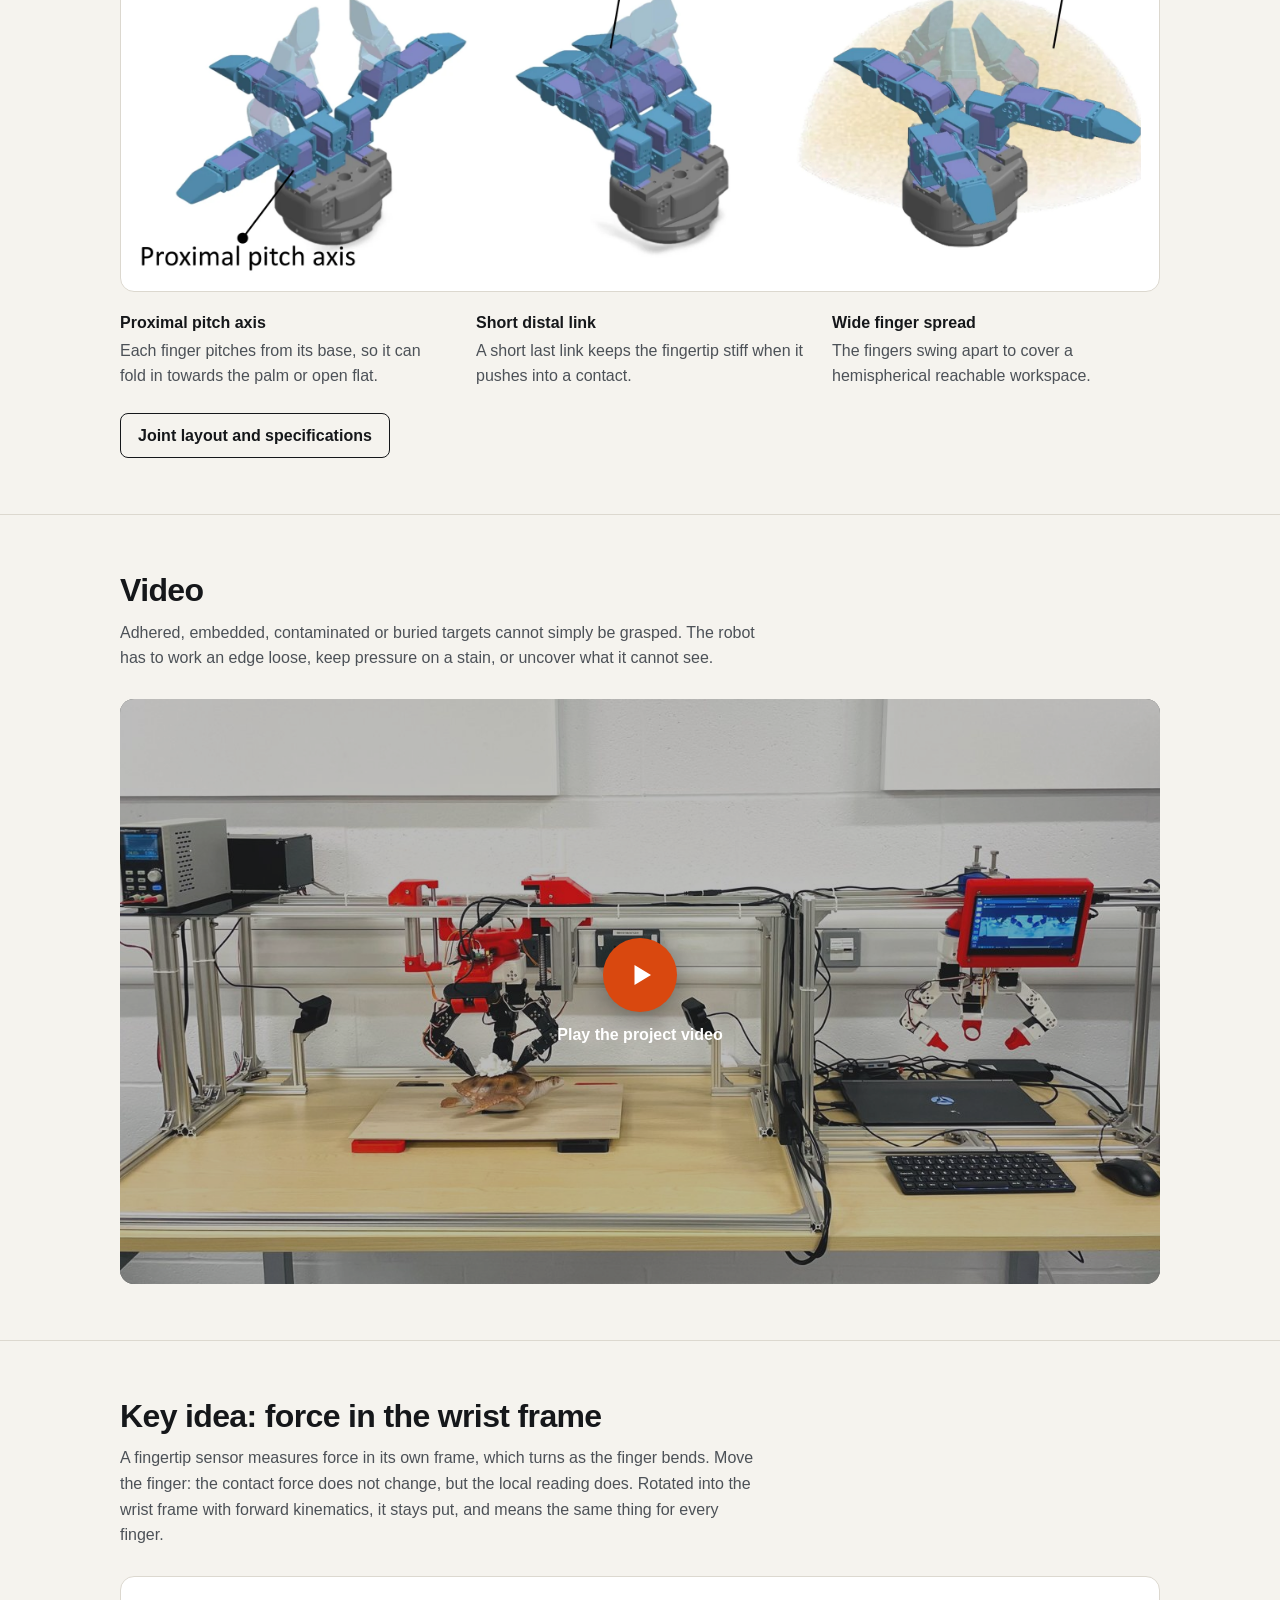
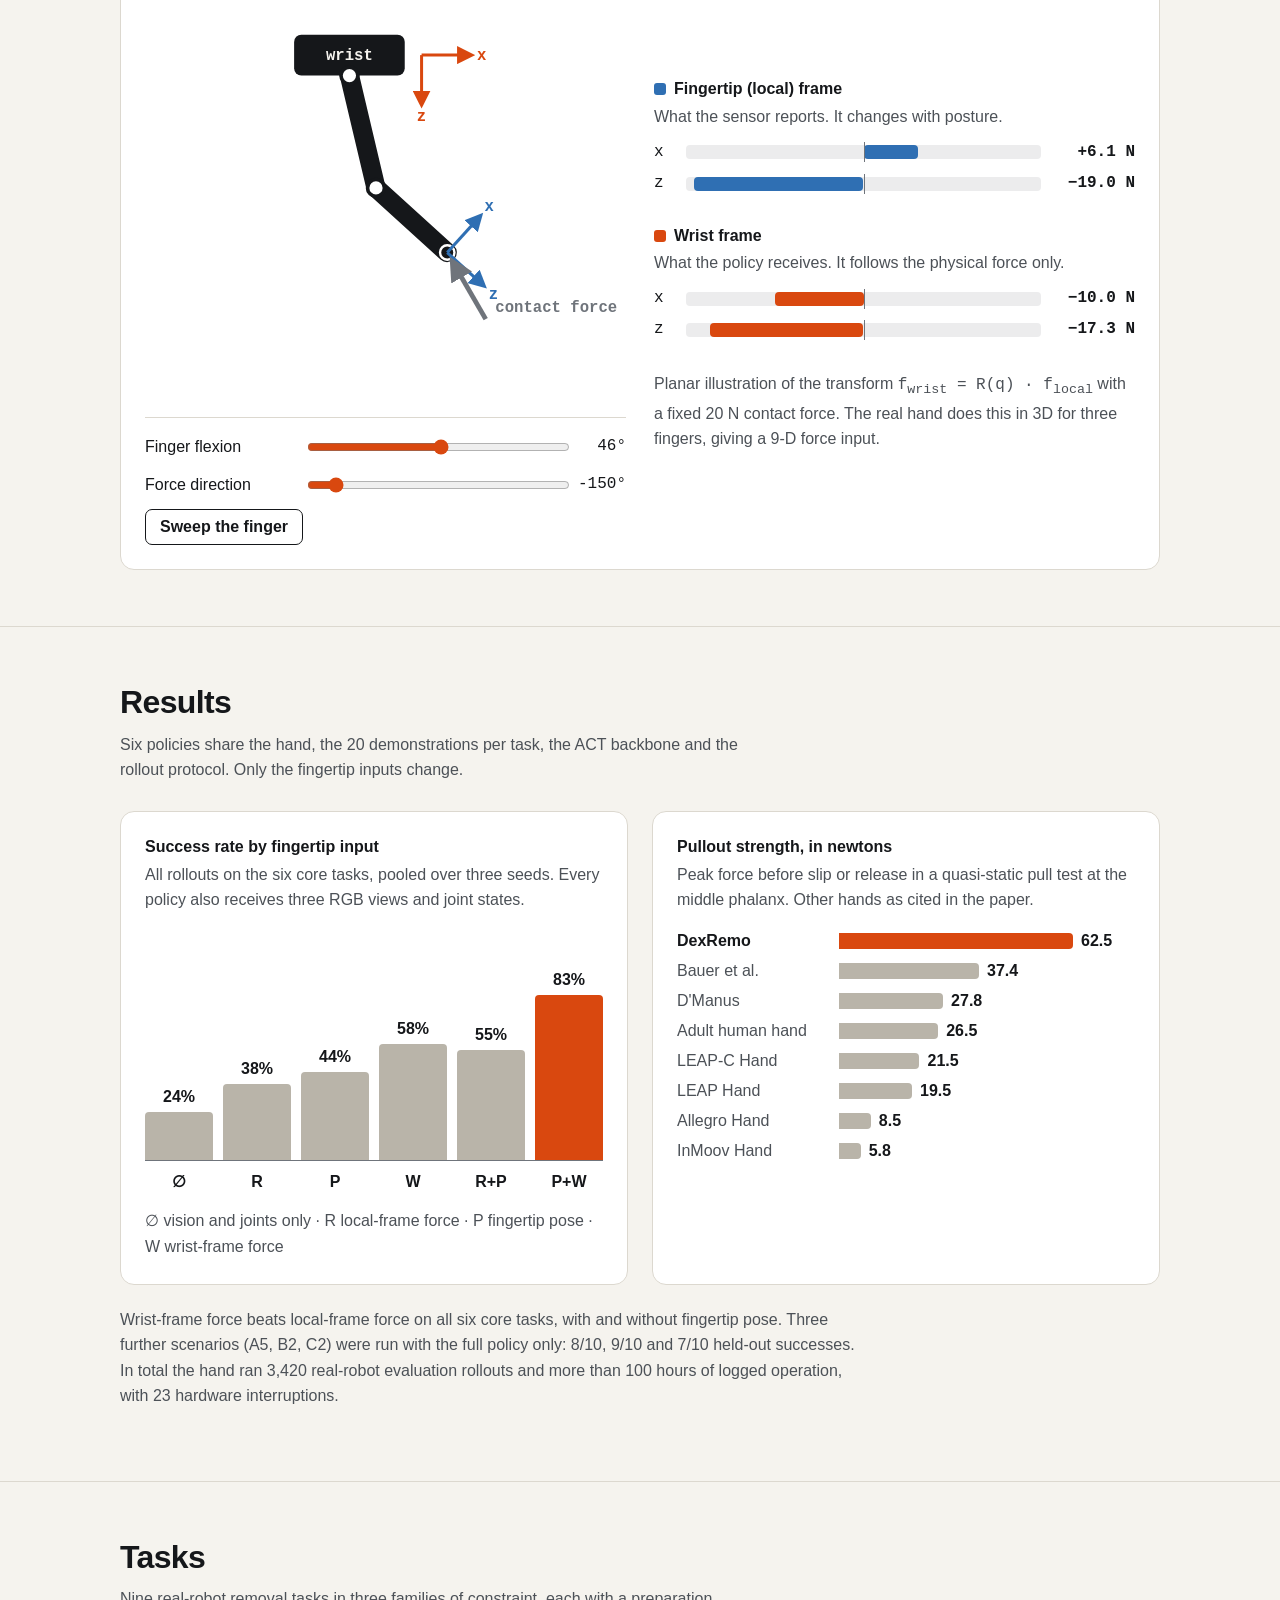
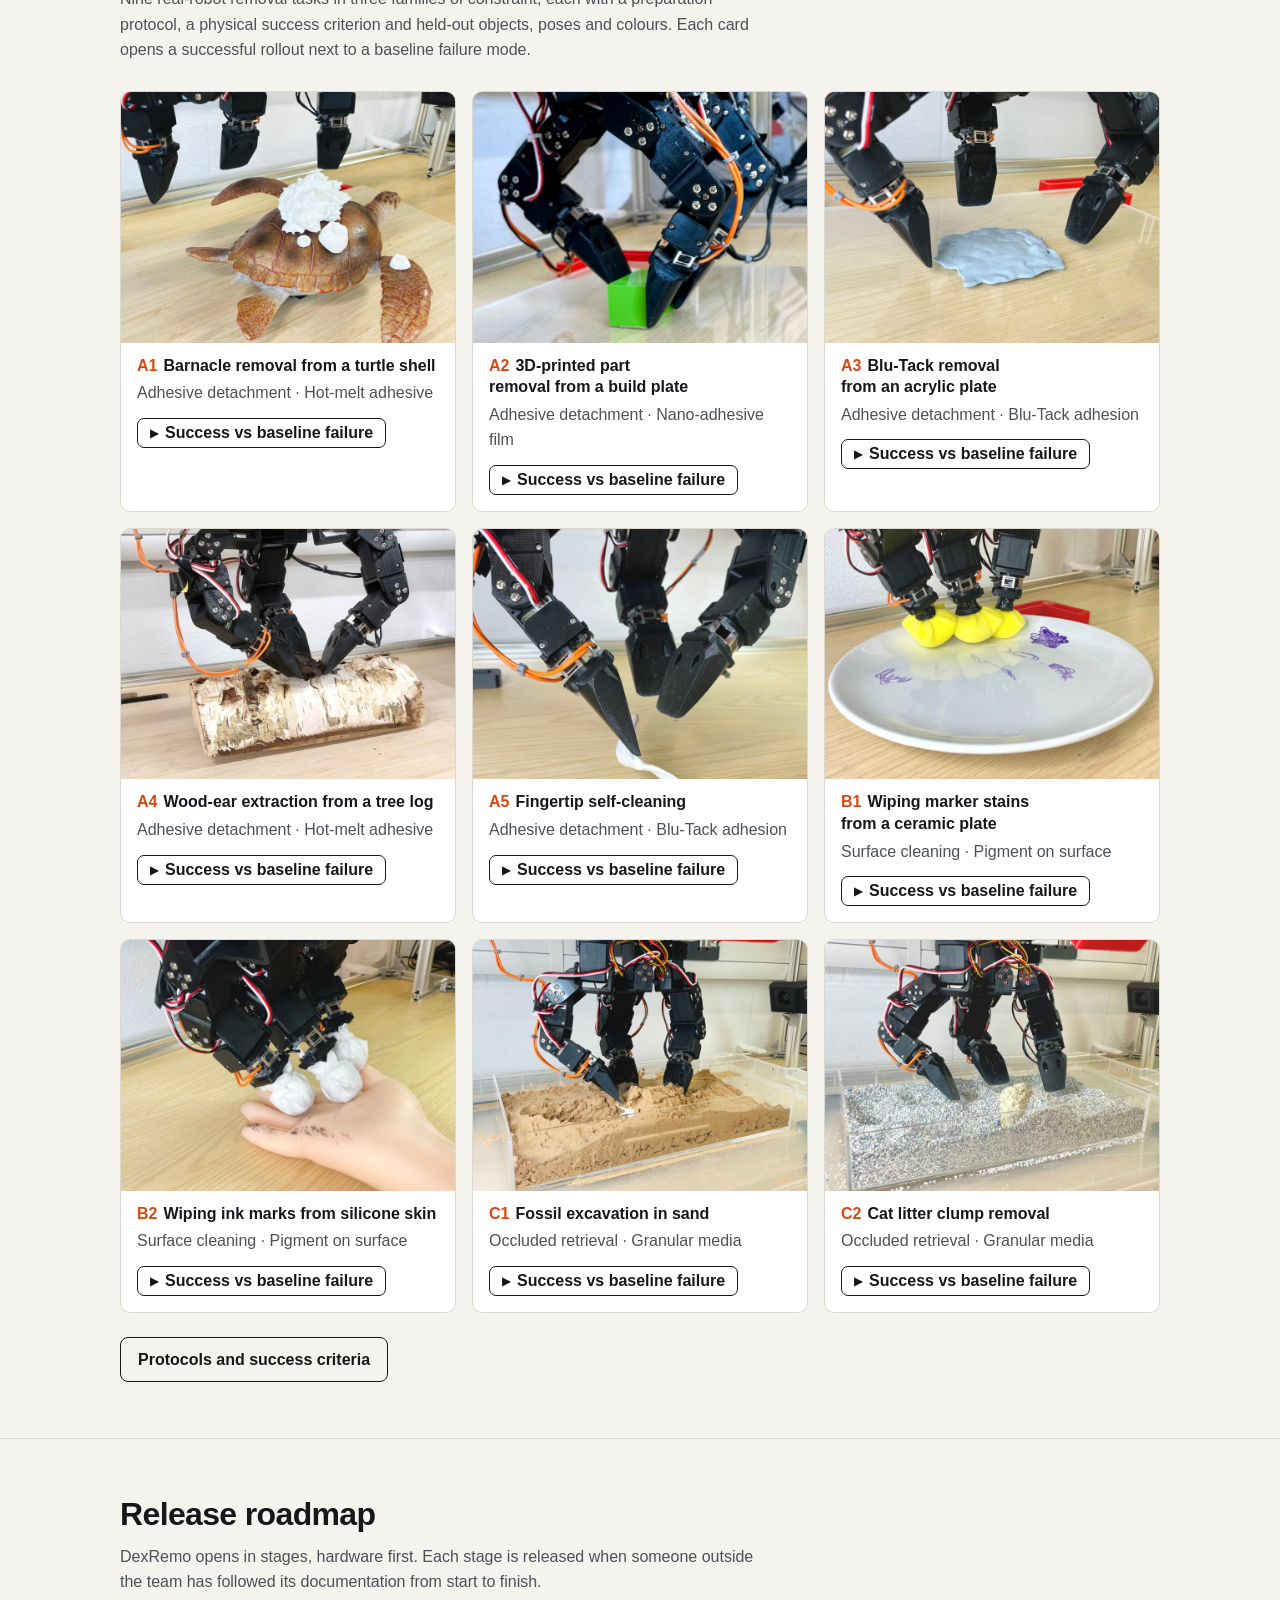
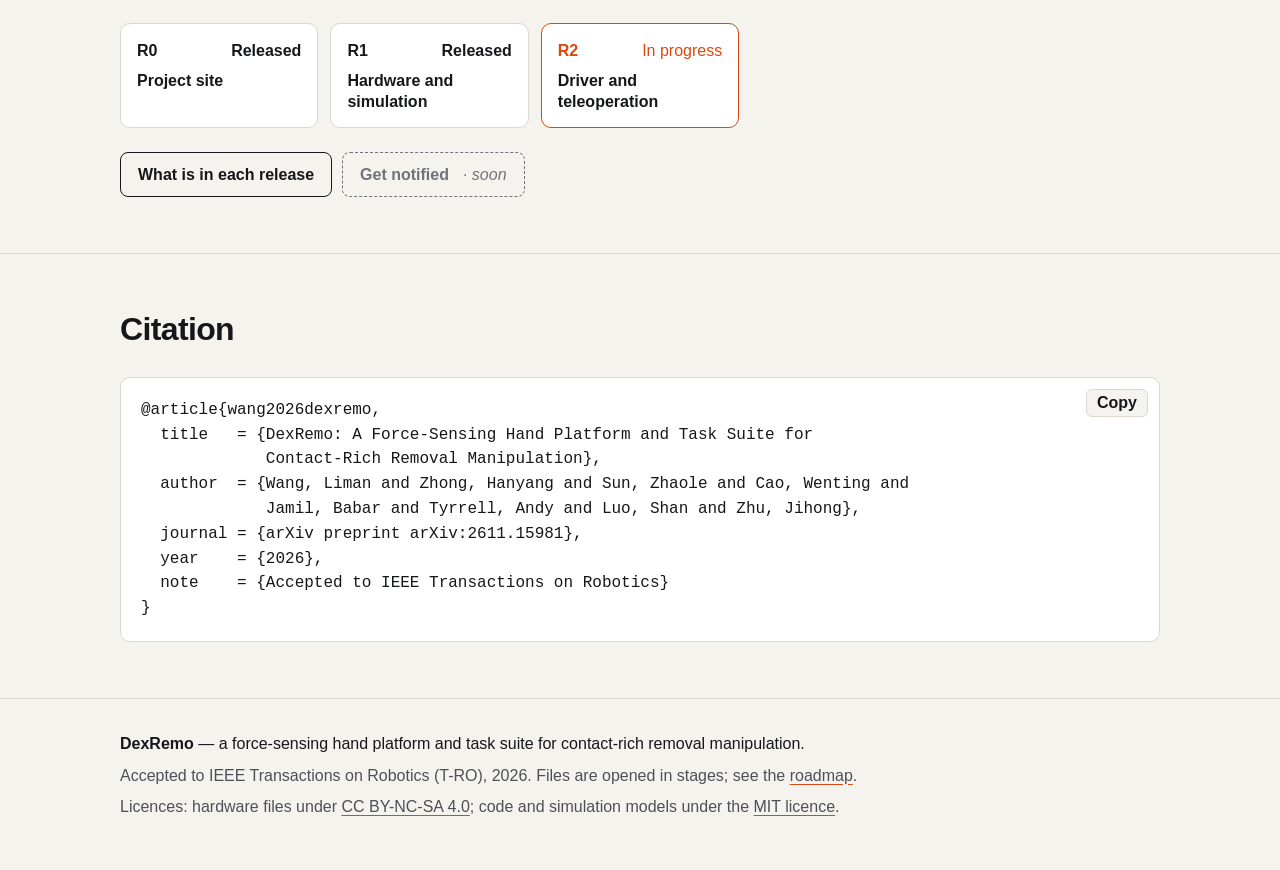
==== commit 8204676b: "Update affiliations: Shan Luo at Oxford, Sun Zhaole at HKU Co-Authored-By: Claude Opus 5.5 <noreply@" ====
--- a/index.html
+++ b/index.html
@@ -9,7 +9,7 @@
 <meta property="og:description" content="A $200, 12-DoF hand with 62.5 N pullout strength and three-axis fingertip force sensing. Accepted to IEEE Transactions on Robotics (T-RO), 2026.">
 <meta property="og:image" content="assets/img/hero-turtle.jpg">
 <meta name="twitter:card" content="summary_large_image">
-<link rel="stylesheet" href="assets/css/style.css?v=202611241000">
+<link rel="stylesheet" href="assets/css/style.css?v=202611241300">
 </head>
 <body>
 <header id="site-header"></header>
@@ -38,9 +38,9 @@
     </div>
     <ul class="logos" aria-label="Institutions">
       <li><a href="https://www.york.ac.uk/" target="_blank" rel="noopener"><img src="assets/img/logos/york.png" alt="University of York" style="--h:50px"></a></li>
-      <li><a href="https://www.kcl.ac.uk/" target="_blank" rel="noopener"><img src="assets/img/logos/kcl.svg" alt="King's College London" style="--h:62px"></a></li>
-      <li><a href="https://www.ed.ac.uk/" target="_blank" rel="noopener"><img src="assets/img/logos/edinburgh.svg" alt="The University of Edinburgh" style="--h:46px"></a></li>
+      <li><a href="https://www.hku.hk/" target="_blank" rel="noopener"><img src="assets/img/logos/hku.svg" alt="The University of Hong Kong" style="--h:46px"></a></li>
       <li><a href="https://www.uni-jena.de/en" target="_blank" rel="noopener"><img src="assets/img/logos/jena.png" alt="Friedrich Schiller University Jena" style="--h:54px"></a></li>
+      <li><a href="https://www.ox.ac.uk/" target="_blank" rel="noopener"><img src="assets/img/logos/oxford.svg" alt="University of Oxford" style="--h:48px"></a></li>
     </ul>
   </div>
 
@@ -218,8 +218,8 @@
 </main>
 
 <footer id="site-footer"></footer>
-<script src="assets/js/config.js?v=202611241000"></script>
-<script src="assets/js/site.js?v=202611241000"></script>
-<script src="assets/js/force-demo.js?v=202611241000"></script>
+<script src="assets/js/config.js?v=202611241300"></script>
+<script src="assets/js/site.js?v=202611241300"></script>
+<script src="assets/js/force-demo.js?v=202611241300"></script>
 </body>
 </html>
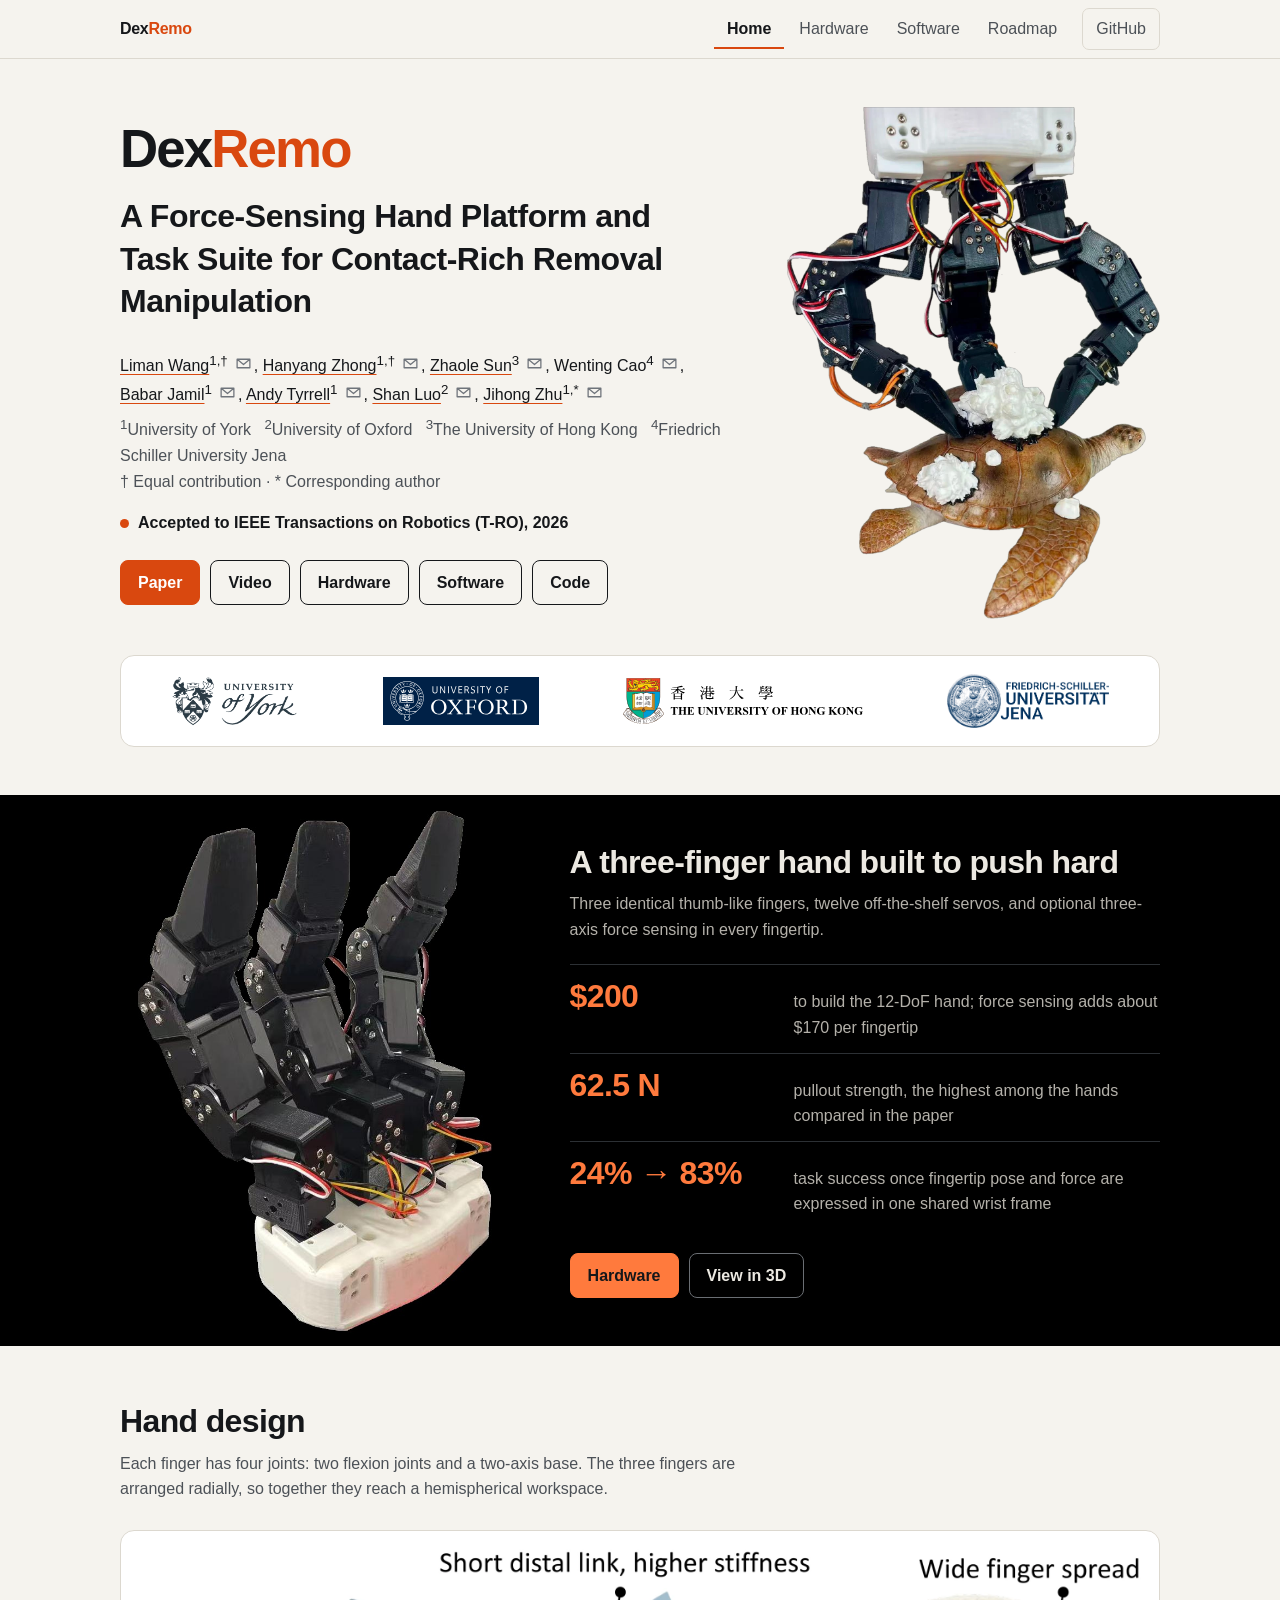
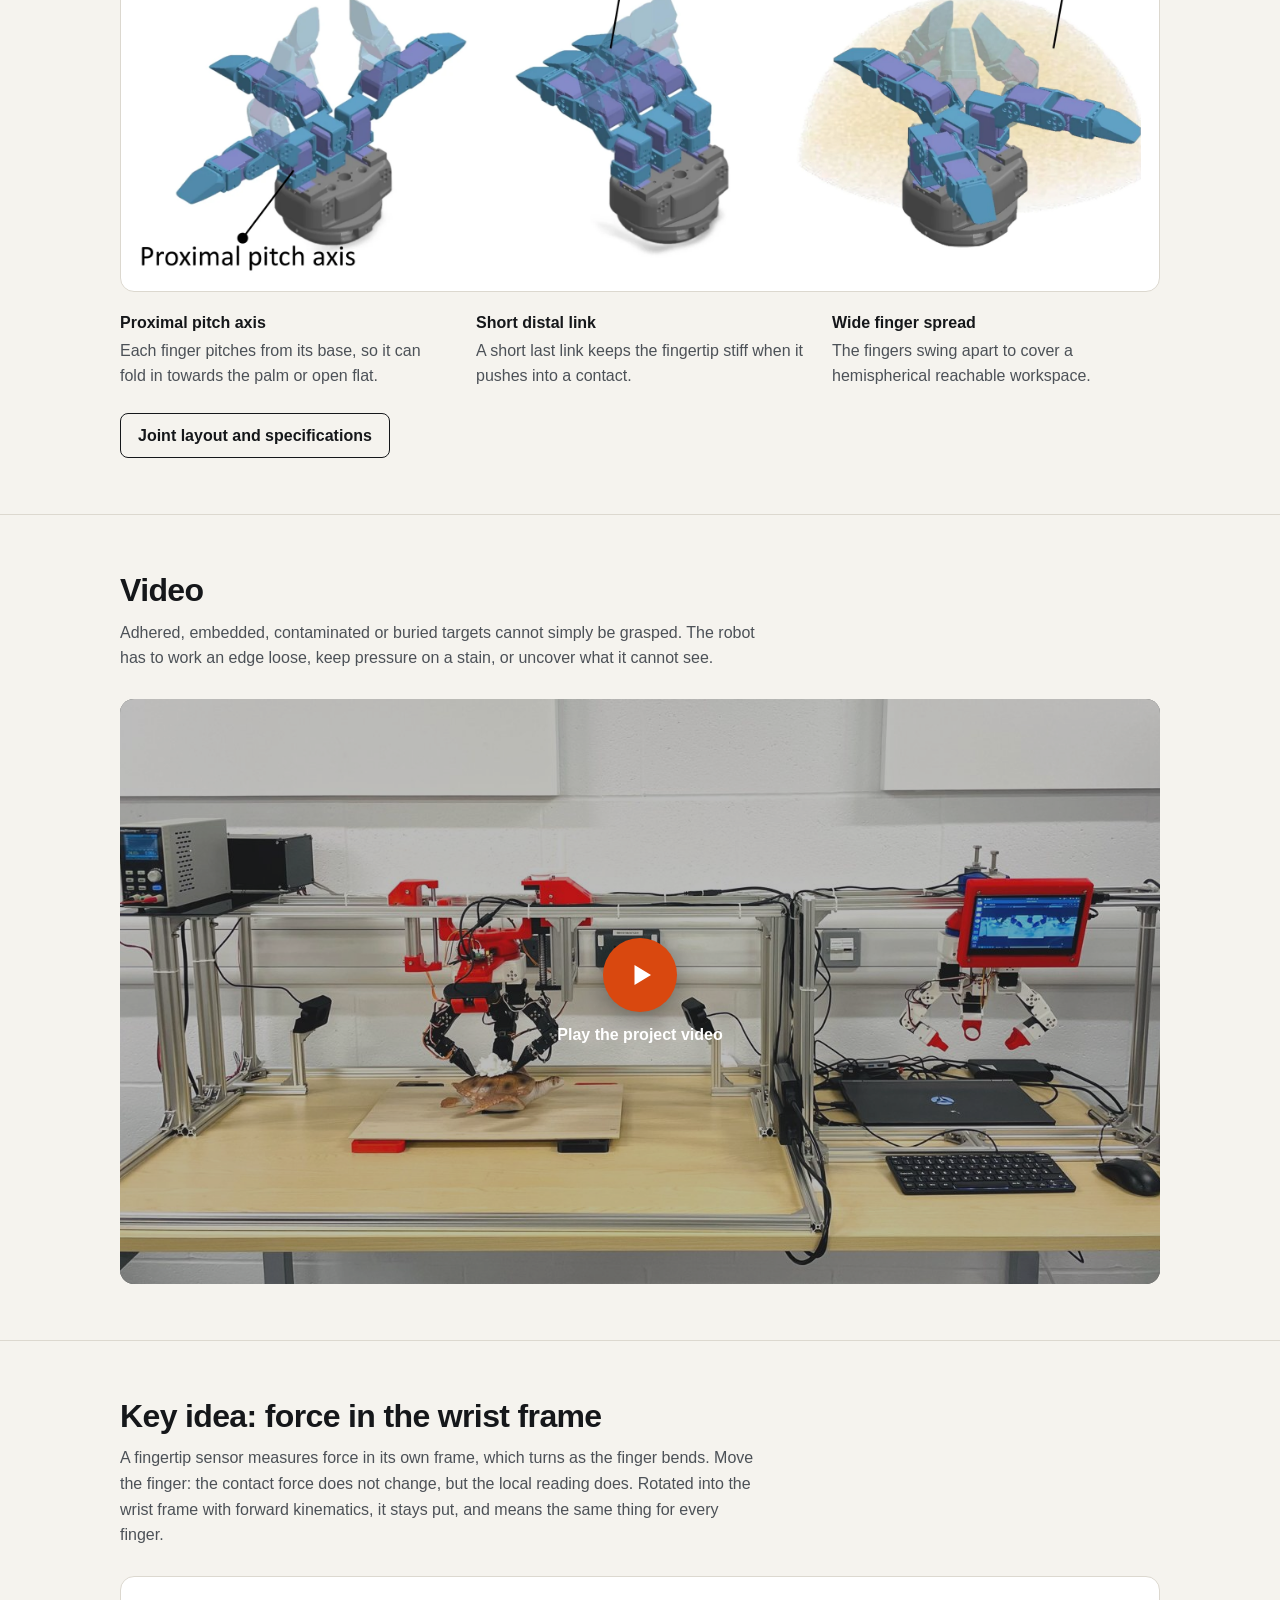
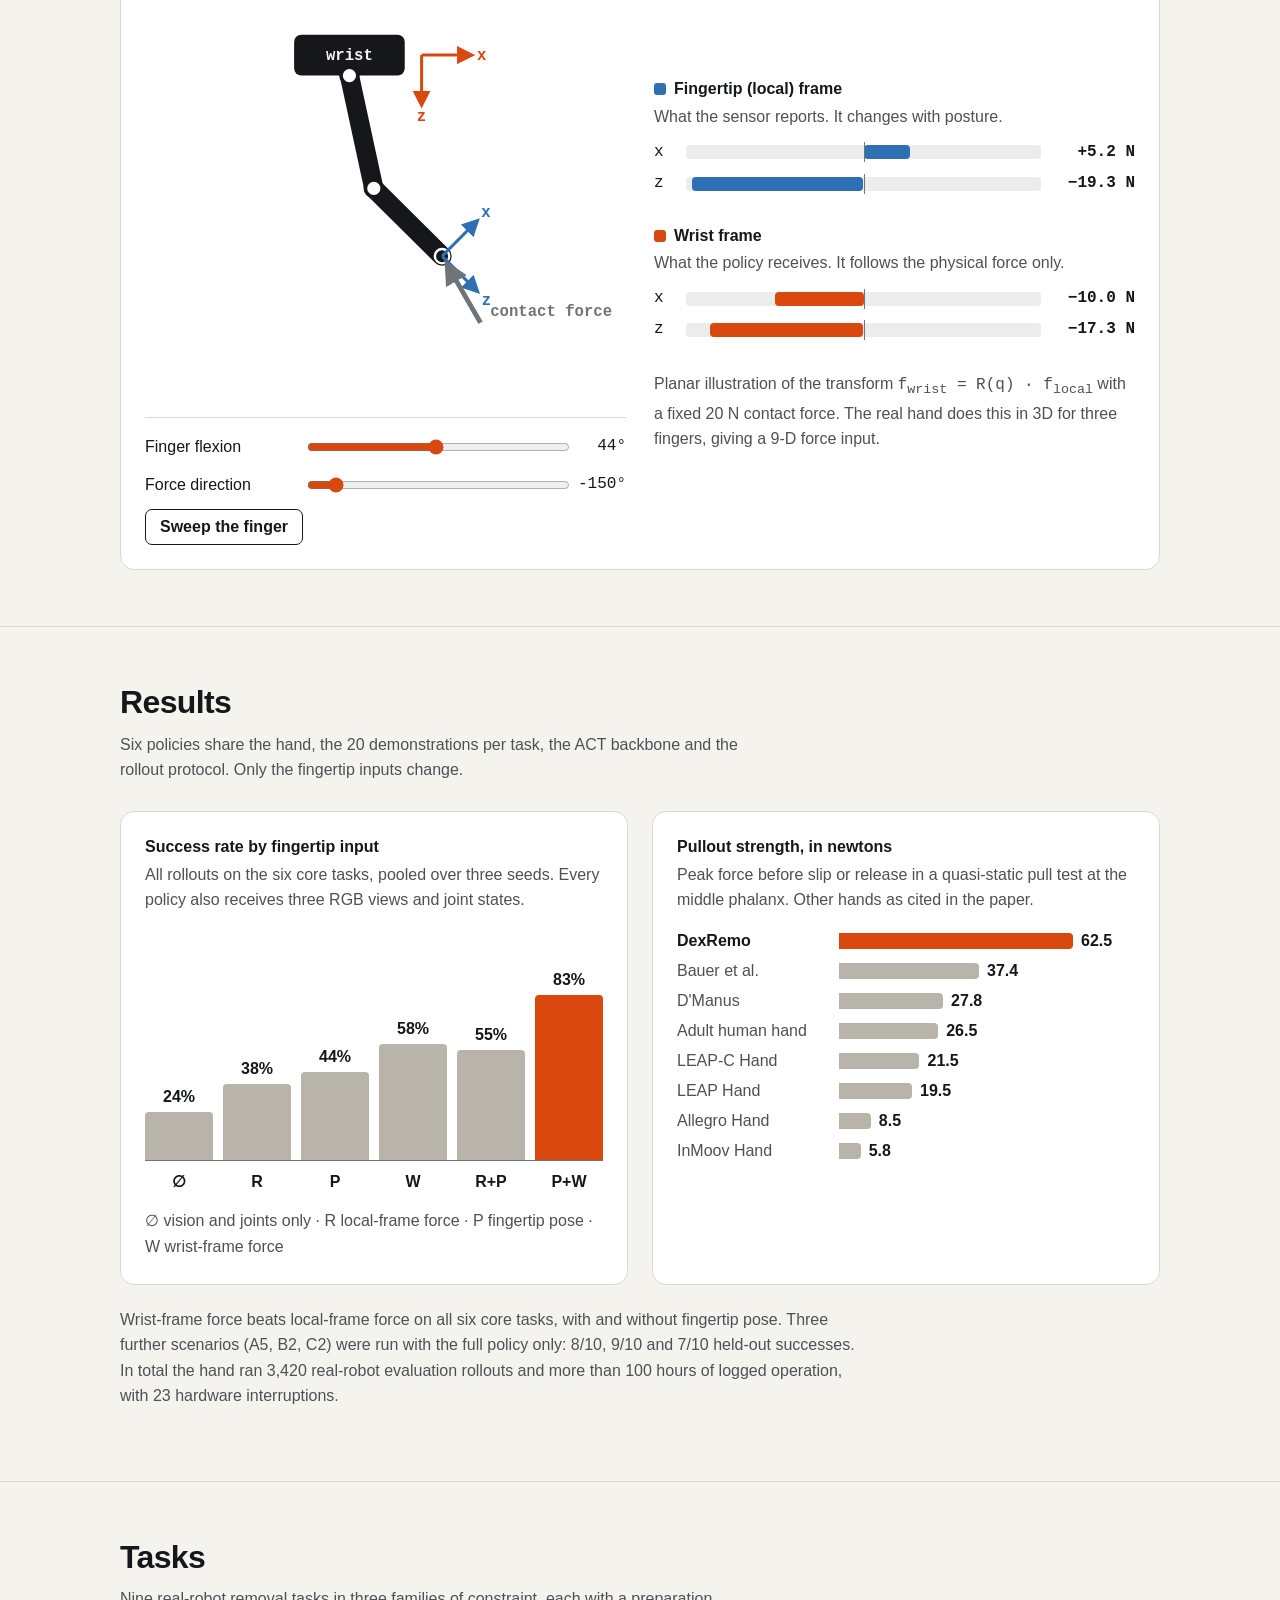
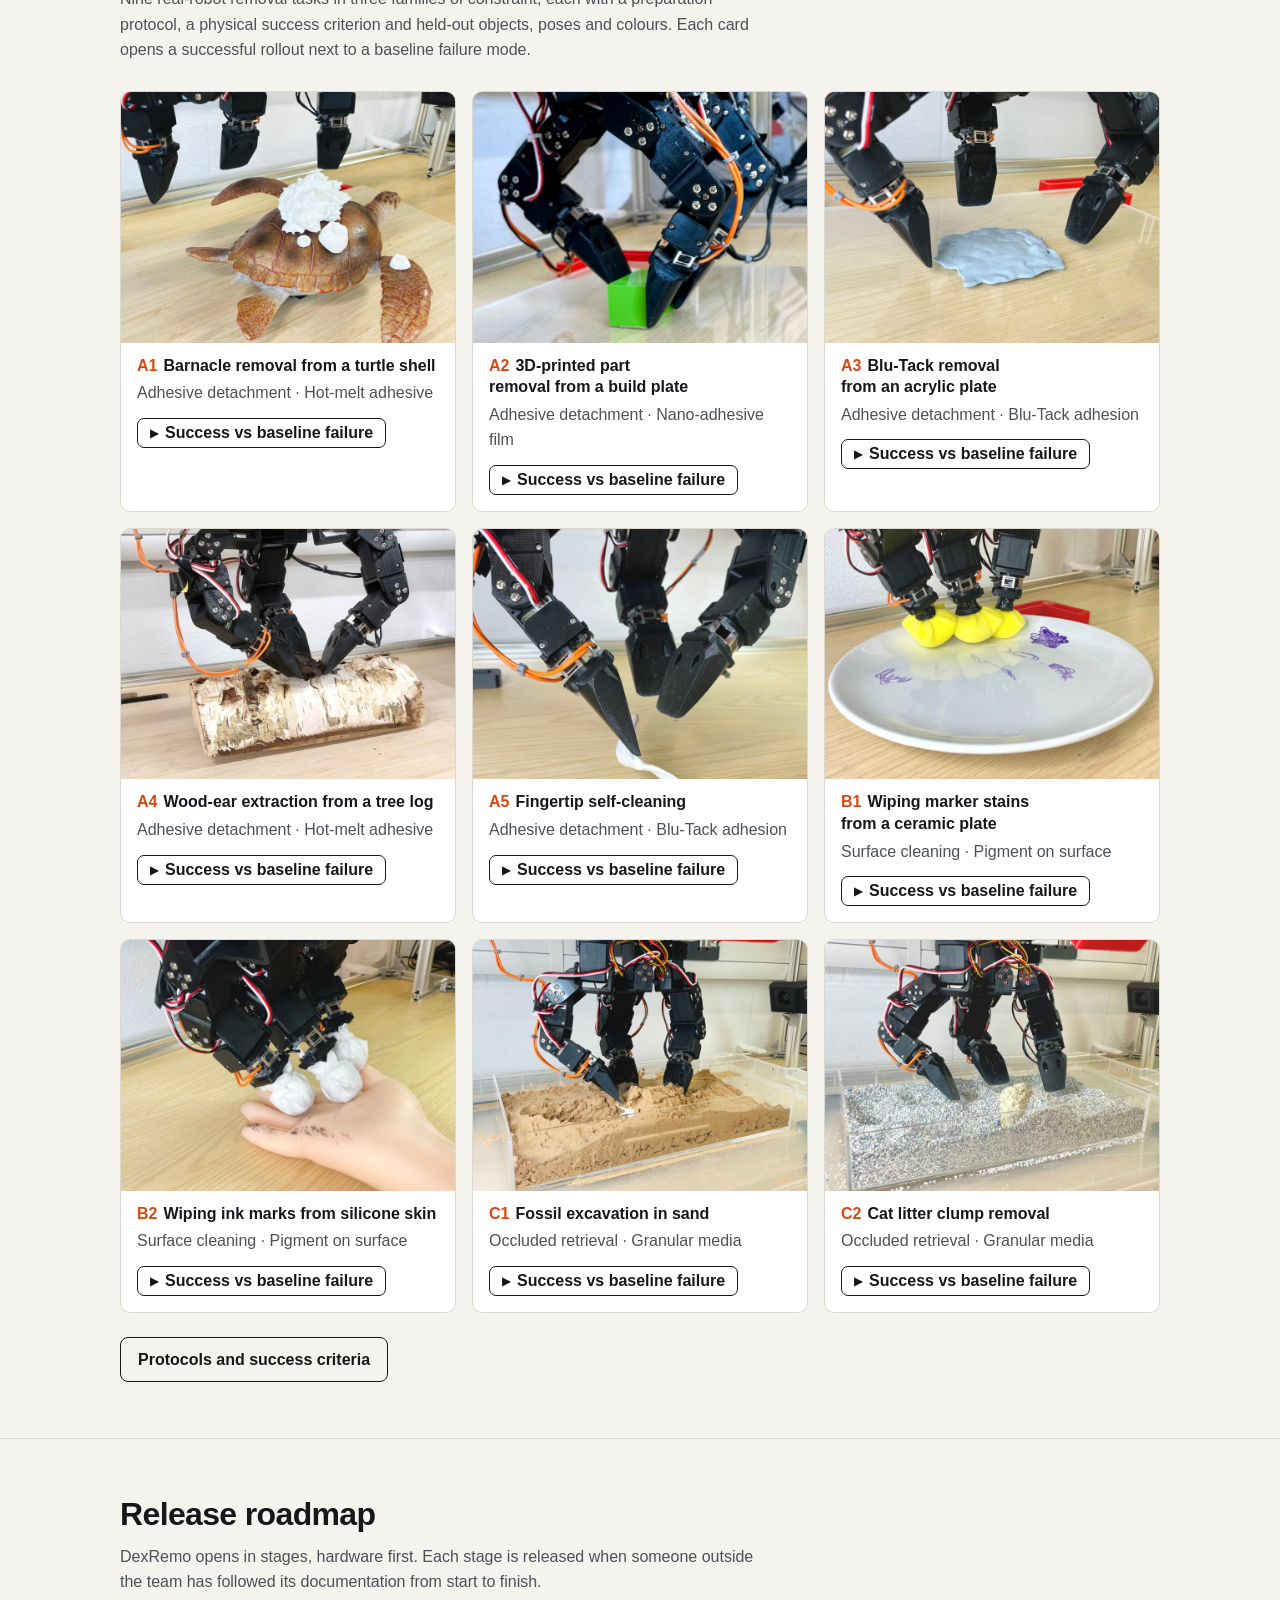
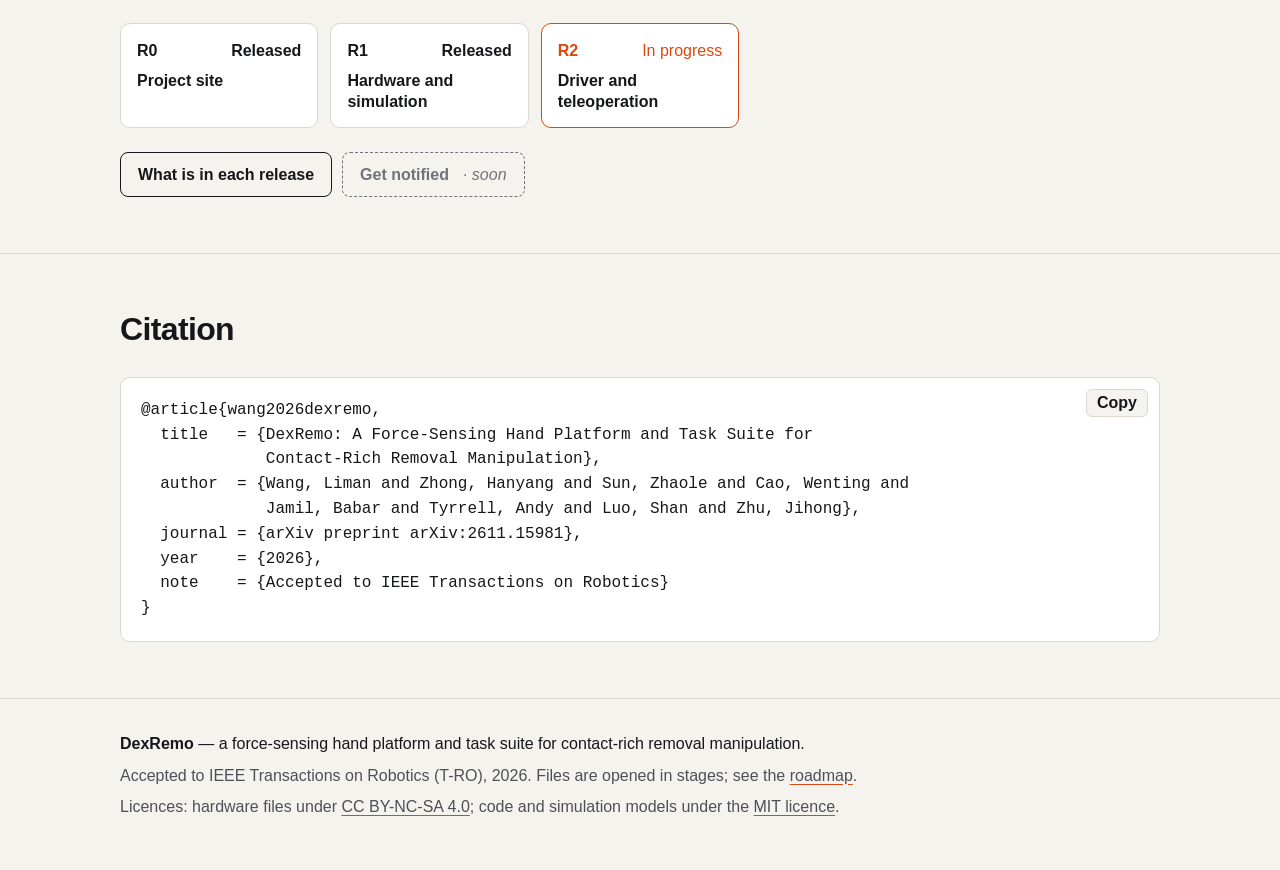
==== commit 94e9d5cf: "Update author emails; list Oxford before HKU Co-Authored-By: Claude Opus 5.5 <noreply@anthropic.com>" ====
--- a/index.html
+++ b/index.html
@@ -9,7 +9,7 @@
 <meta property="og:description" content="A $200, 12-DoF hand with 62.5 N pullout strength and three-axis fingertip force sensing. Accepted to IEEE Transactions on Robotics (T-RO), 2026.">
 <meta property="og:image" content="assets/img/hero-turtle.jpg">
 <meta name="twitter:card" content="summary_large_image">
-<link rel="stylesheet" href="assets/css/style.css?v=202611241300">
+<link rel="stylesheet" href="assets/css/style.css?v=202611241400">
 </head>
 <body>
 <header id="site-header"></header>
@@ -38,9 +38,9 @@
     </div>
     <ul class="logos" aria-label="Institutions">
       <li><a href="https://www.york.ac.uk/" target="_blank" rel="noopener"><img src="assets/img/logos/york.png" alt="University of York" style="--h:50px"></a></li>
+      <li><a href="https://www.ox.ac.uk/" target="_blank" rel="noopener"><img src="assets/img/logos/oxford.svg" alt="University of Oxford" style="--h:48px"></a></li>
       <li><a href="https://www.hku.hk/" target="_blank" rel="noopener"><img src="assets/img/logos/hku.svg" alt="The University of Hong Kong" style="--h:46px"></a></li>
       <li><a href="https://www.uni-jena.de/en" target="_blank" rel="noopener"><img src="assets/img/logos/jena.png" alt="Friedrich Schiller University Jena" style="--h:54px"></a></li>
-      <li><a href="https://www.ox.ac.uk/" target="_blank" rel="noopener"><img src="assets/img/logos/oxford.svg" alt="University of Oxford" style="--h:48px"></a></li>
     </ul>
   </div>
 
@@ -218,8 +218,8 @@
 </main>
 
 <footer id="site-footer"></footer>
-<script src="assets/js/config.js?v=202611241300"></script>
-<script src="assets/js/site.js?v=202611241300"></script>
-<script src="assets/js/force-demo.js?v=202611241300"></script>
+<script src="assets/js/config.js?v=202611241400"></script>
+<script src="assets/js/site.js?v=202611241400"></script>
+<script src="assets/js/force-demo.js?v=202611241400"></script>
 </body>
 </html>
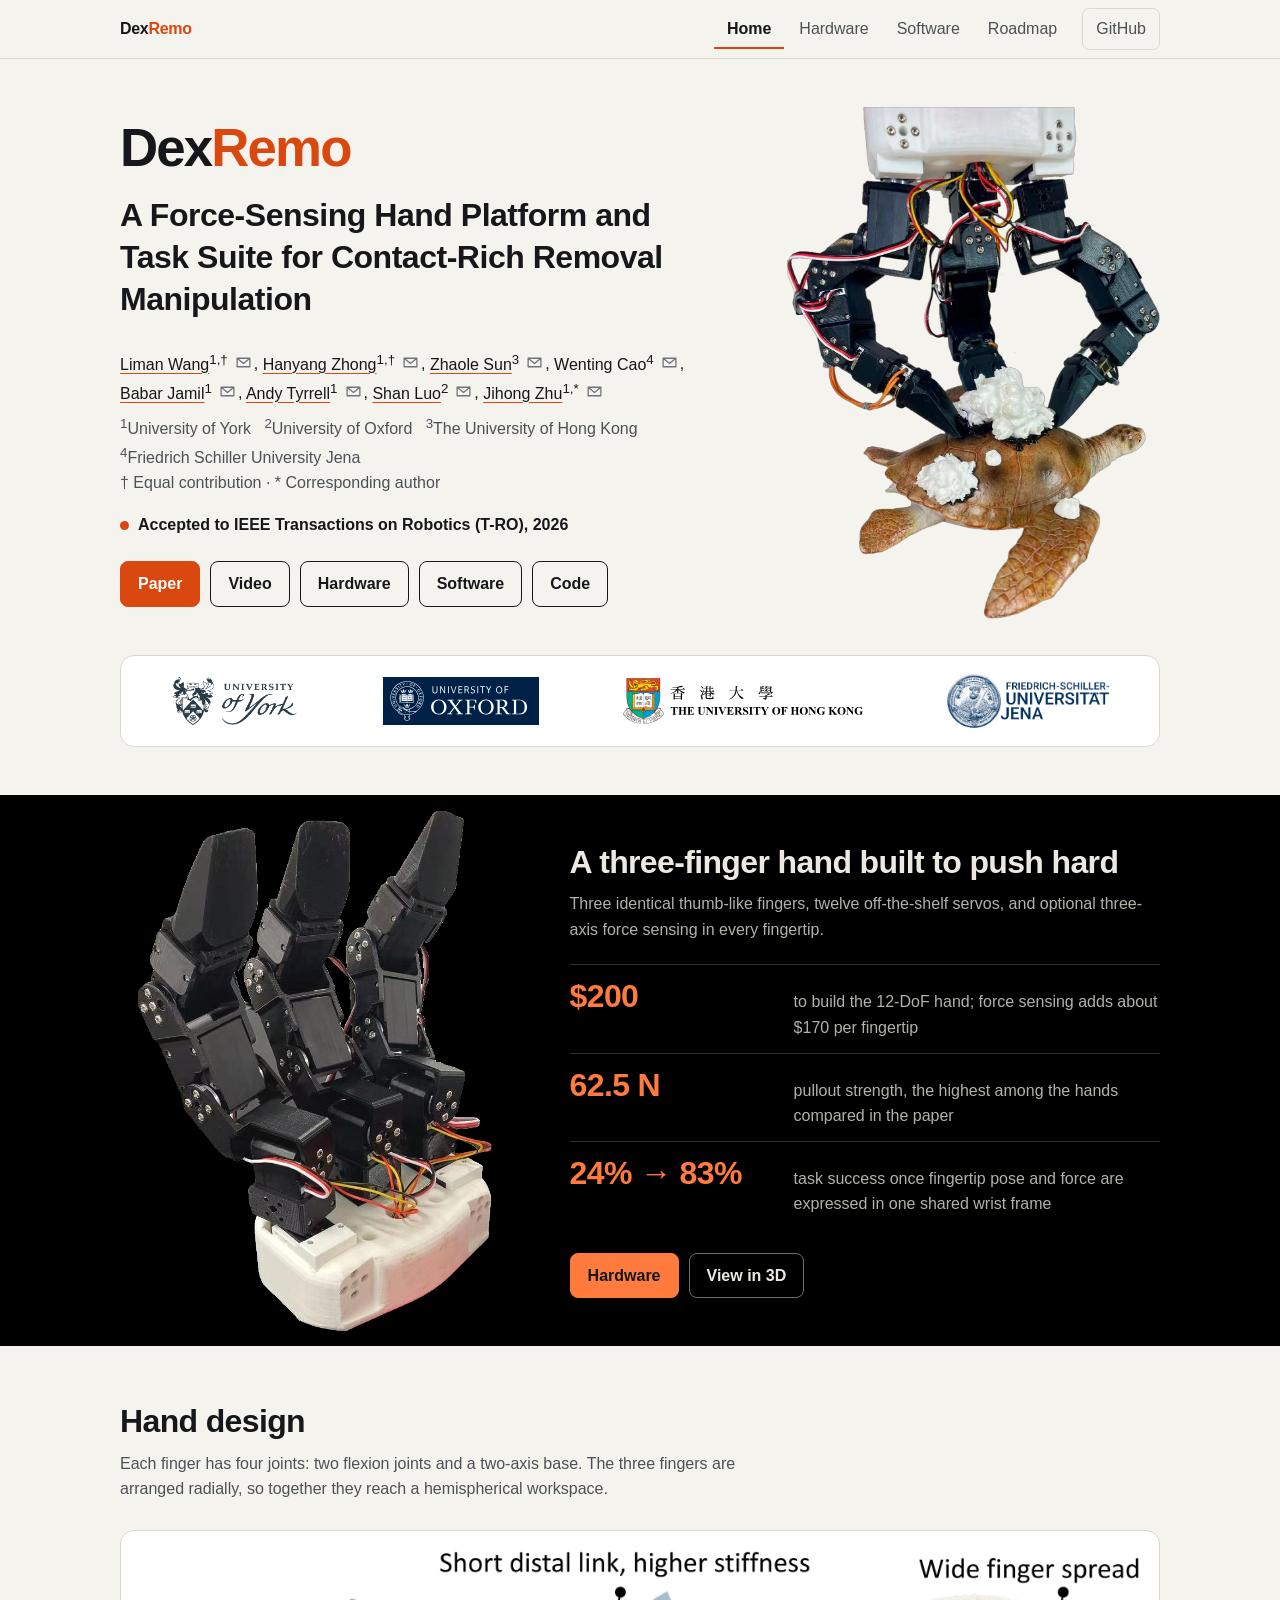
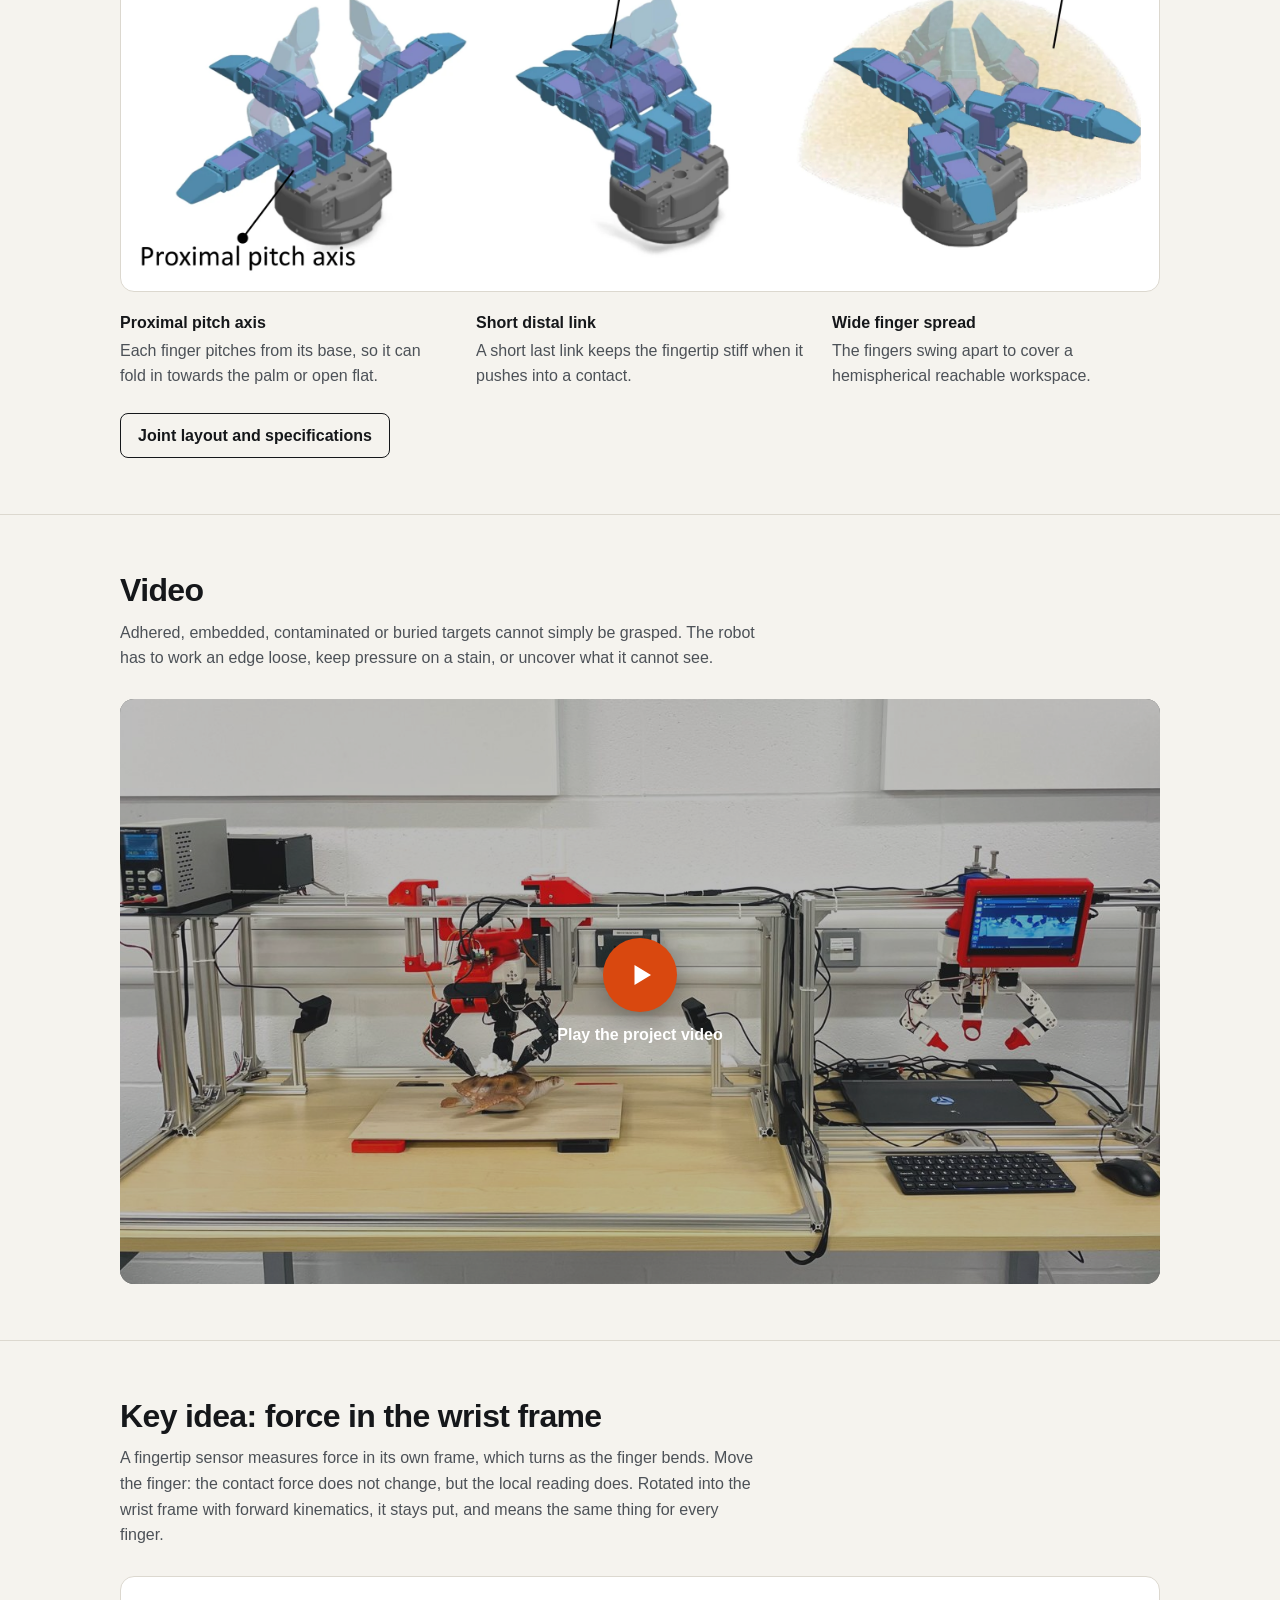
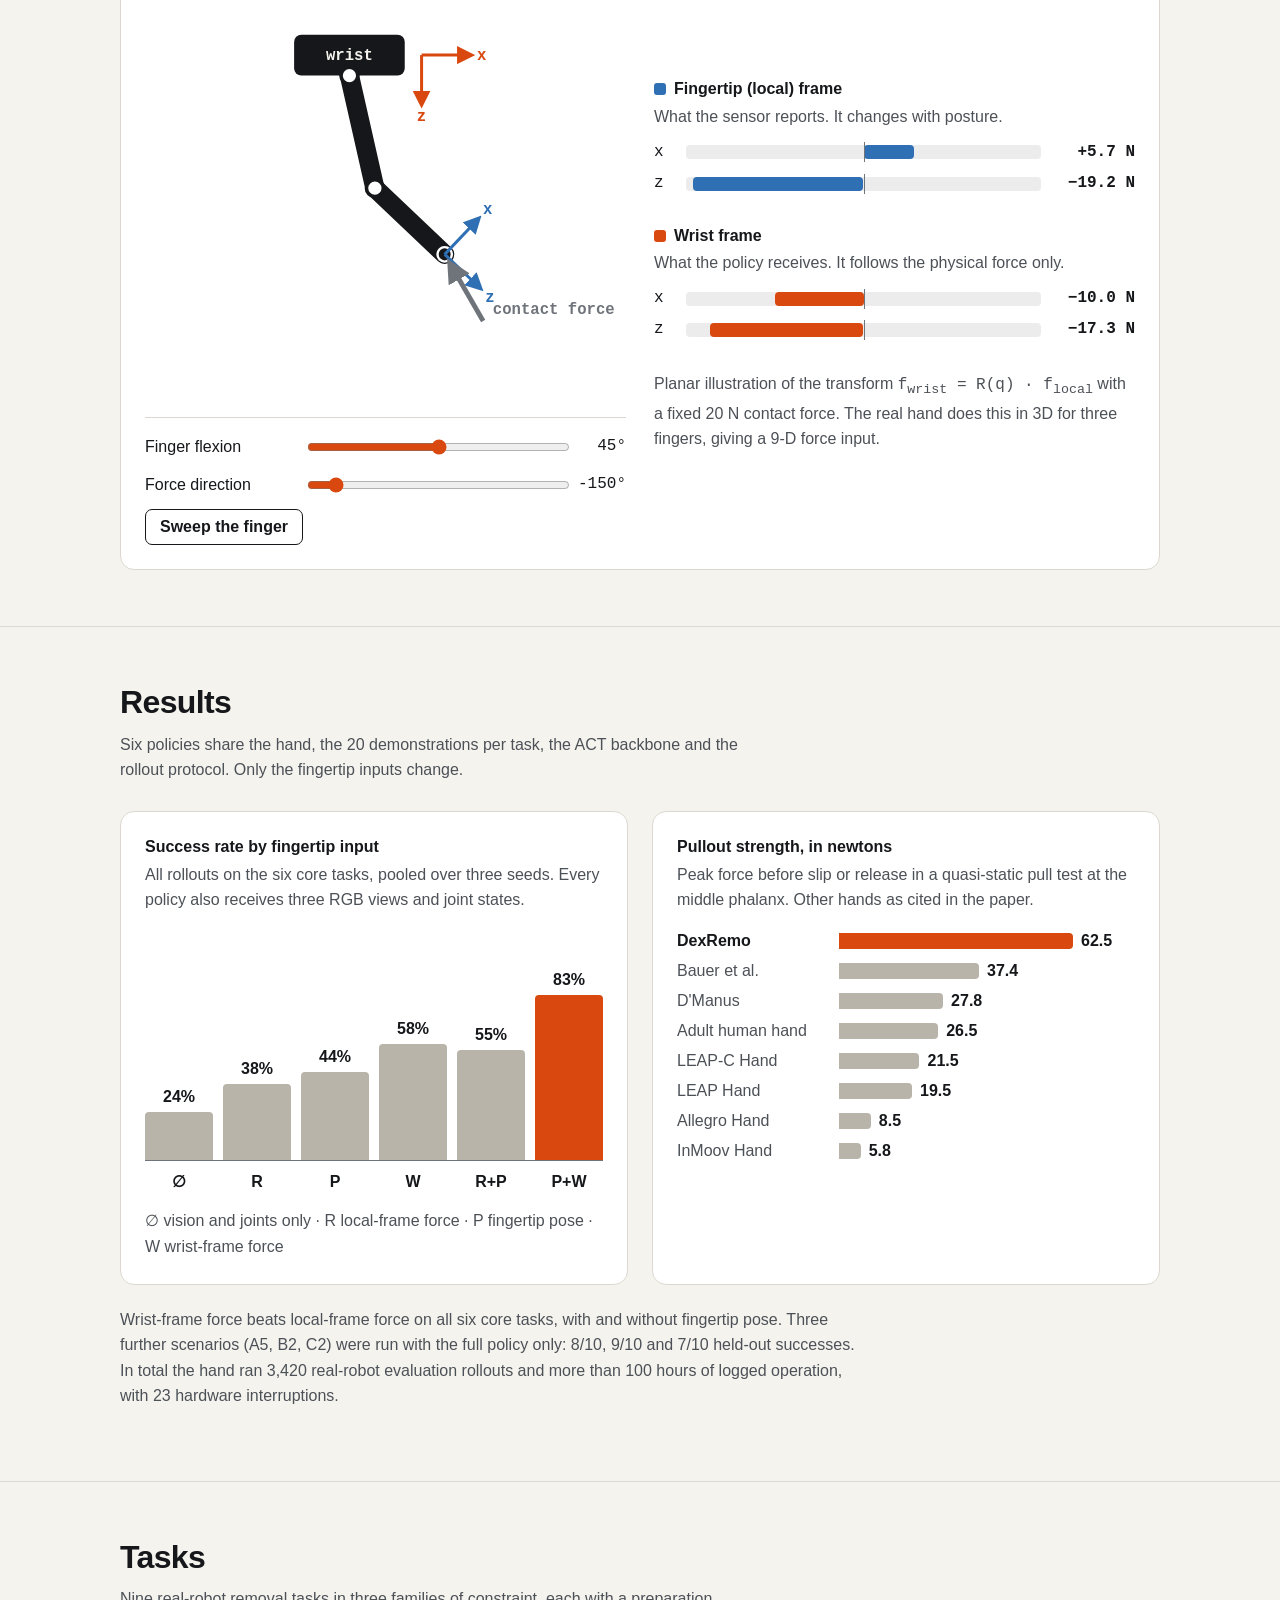
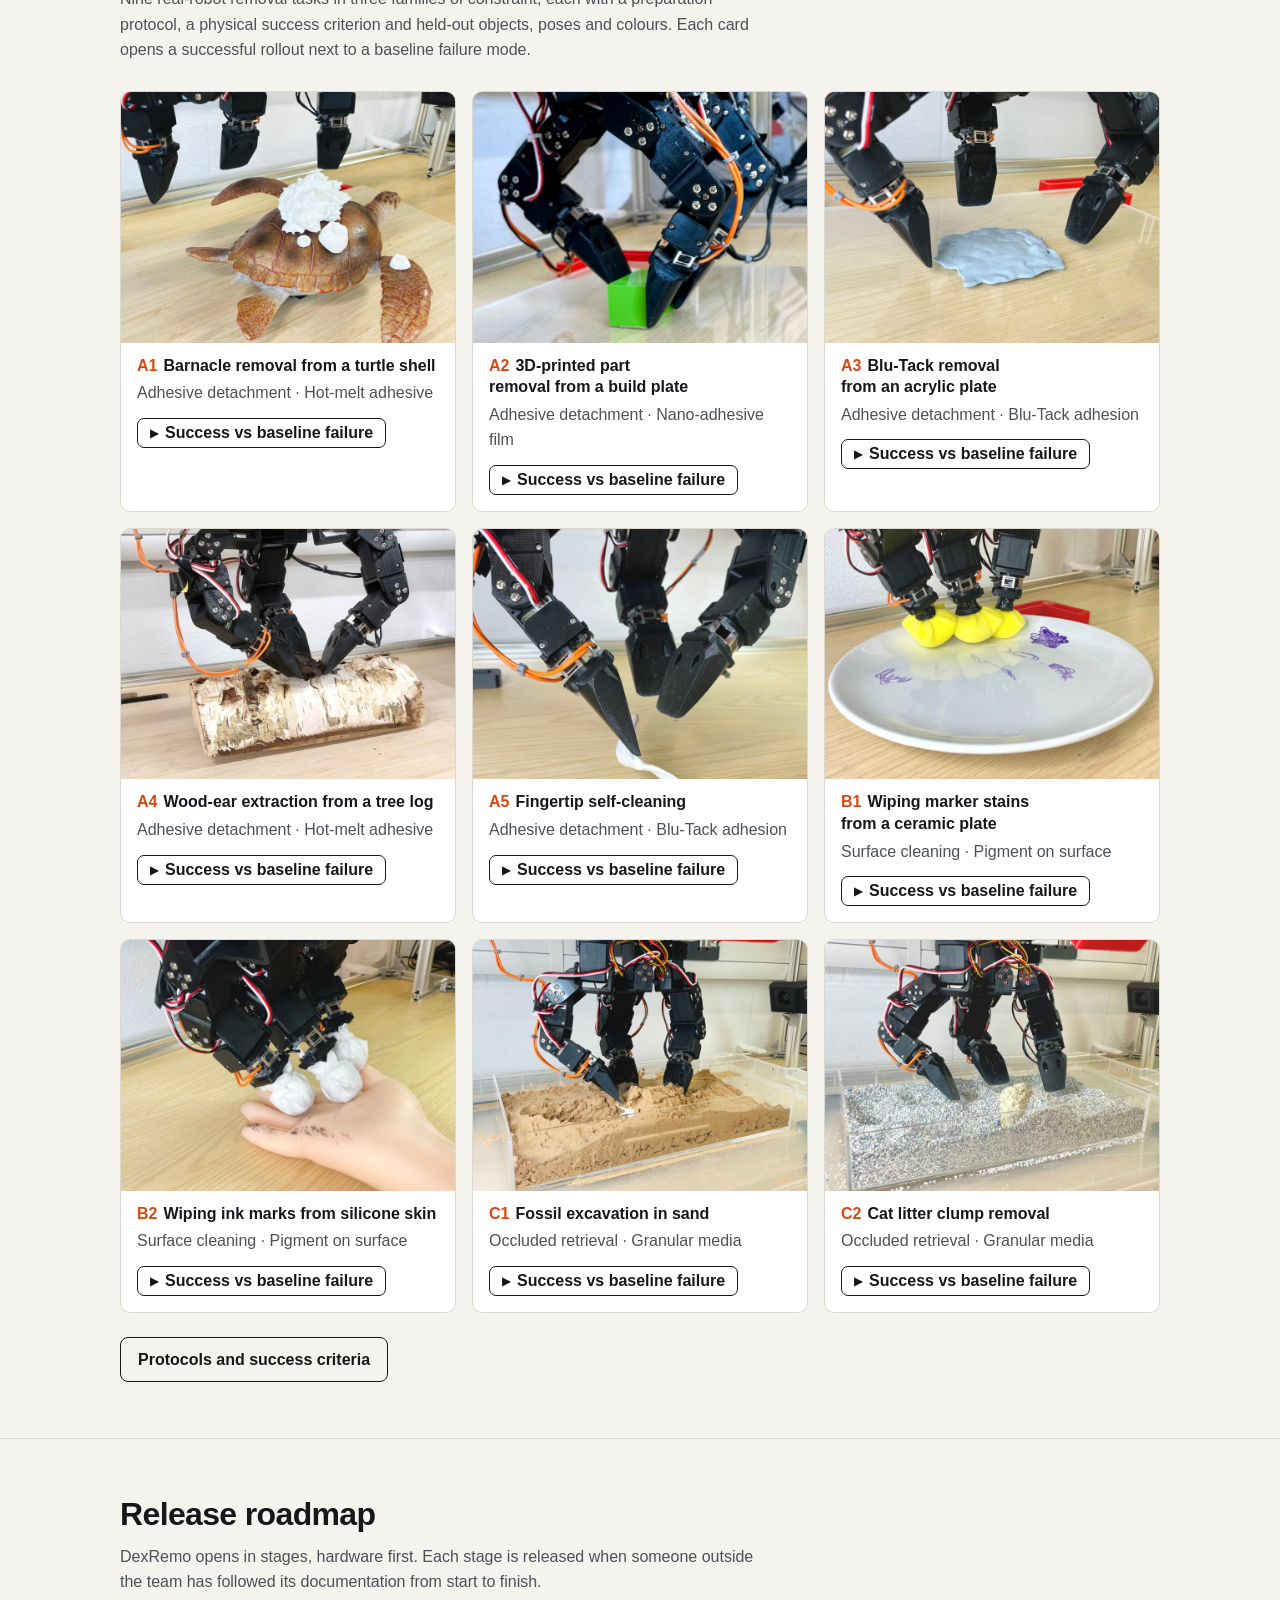
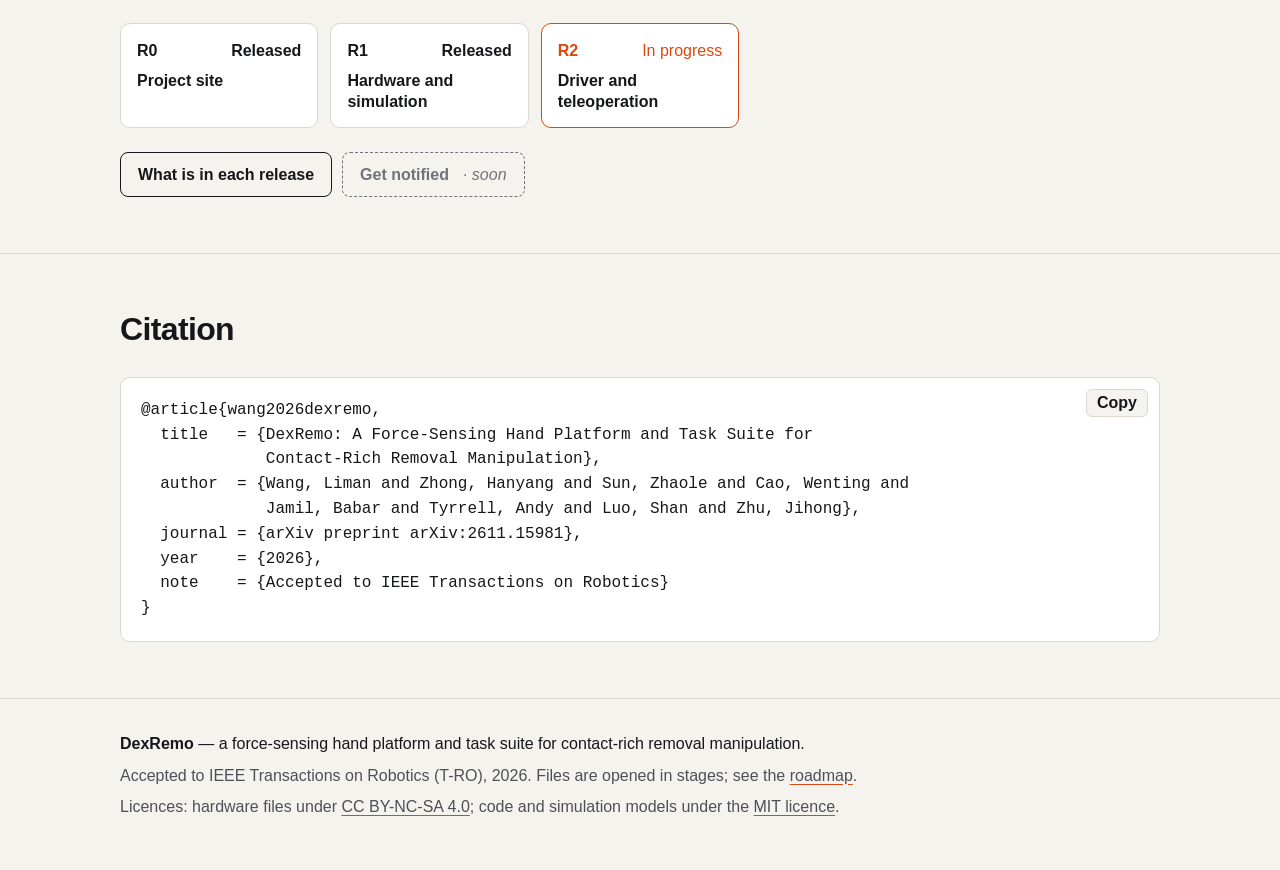
==== commit b0fe4cd6: "Keep each affiliation on one line Co-Authored-By: Claude Opus 5.5 <noreply@anthropic.com>" ====
--- a/index.html
+++ b/index.html
@@ -9,7 +9,7 @@
 <meta property="og:description" content="A $200, 12-DoF hand with 62.5 N pullout strength and three-axis fingertip force sensing. Accepted to IEEE Transactions on Robotics (T-RO), 2026.">
 <meta property="og:image" content="assets/img/hero-turtle.jpg">
 <meta name="twitter:card" content="summary_large_image">
-<link rel="stylesheet" href="assets/css/style.css?v=202611241400">
+<link rel="stylesheet" href="assets/css/style.css?v=202611241410">
 </head>
 <body>
 <header id="site-header"></header>
@@ -218,8 +218,8 @@
 </main>
 
 <footer id="site-footer"></footer>
-<script src="assets/js/config.js?v=202611241400"></script>
-<script src="assets/js/site.js?v=202611241400"></script>
-<script src="assets/js/force-demo.js?v=202611241400"></script>
+<script src="assets/js/config.js?v=202611241410"></script>
+<script src="assets/js/site.js?v=202611241410"></script>
+<script src="assets/js/force-demo.js?v=202611241410"></script>
 </body>
 </html>
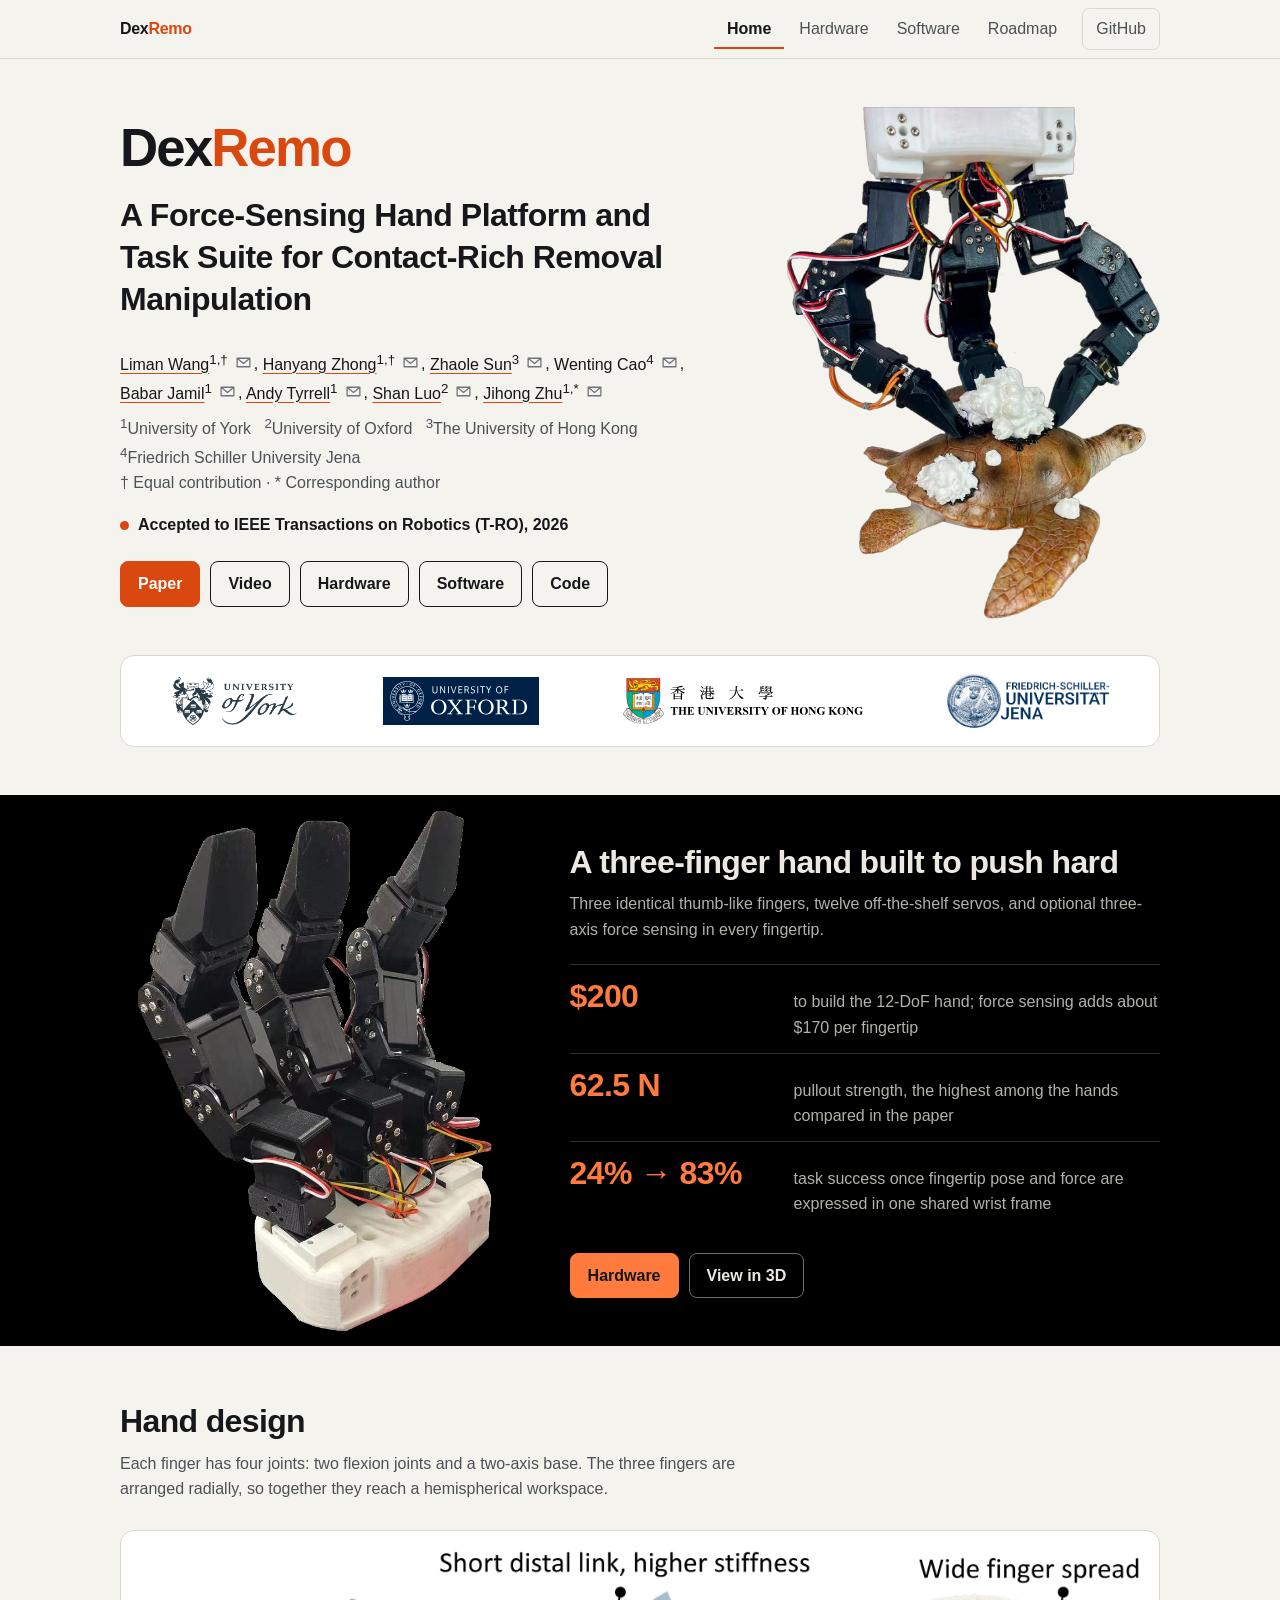
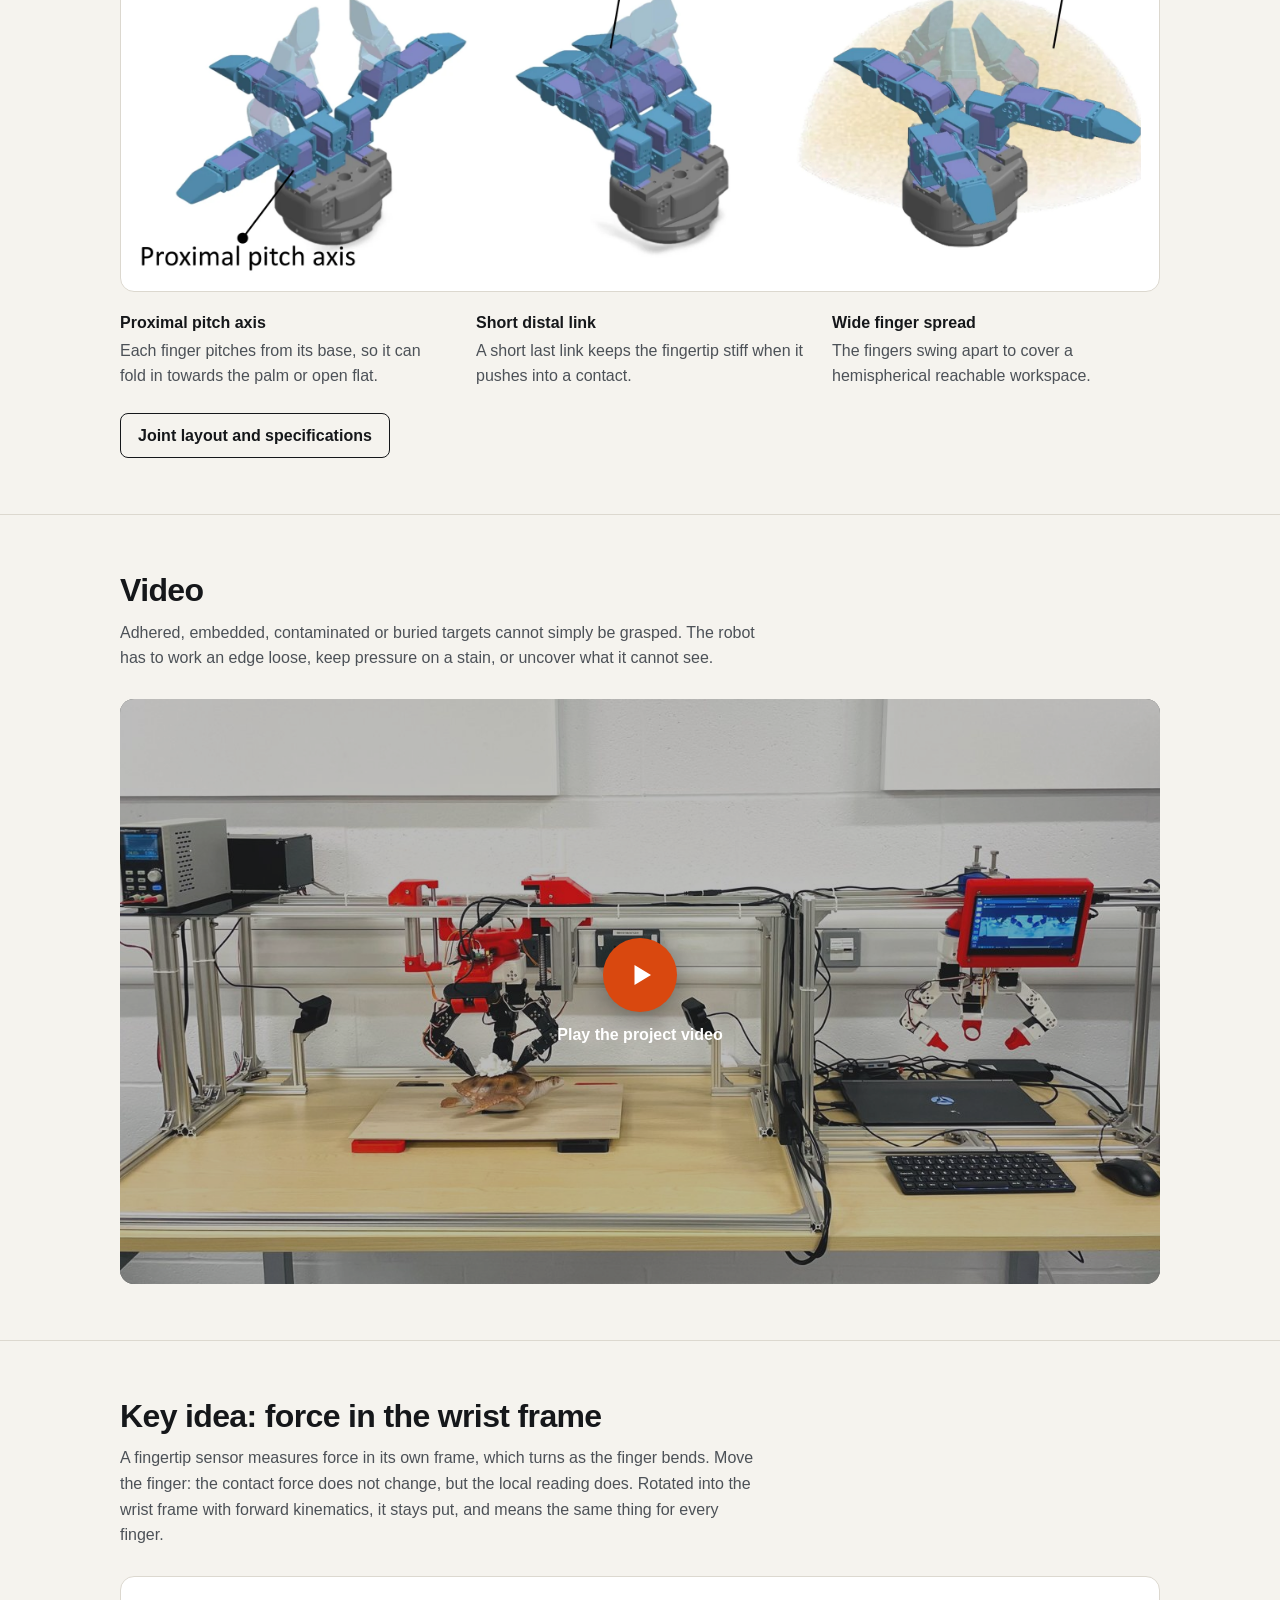
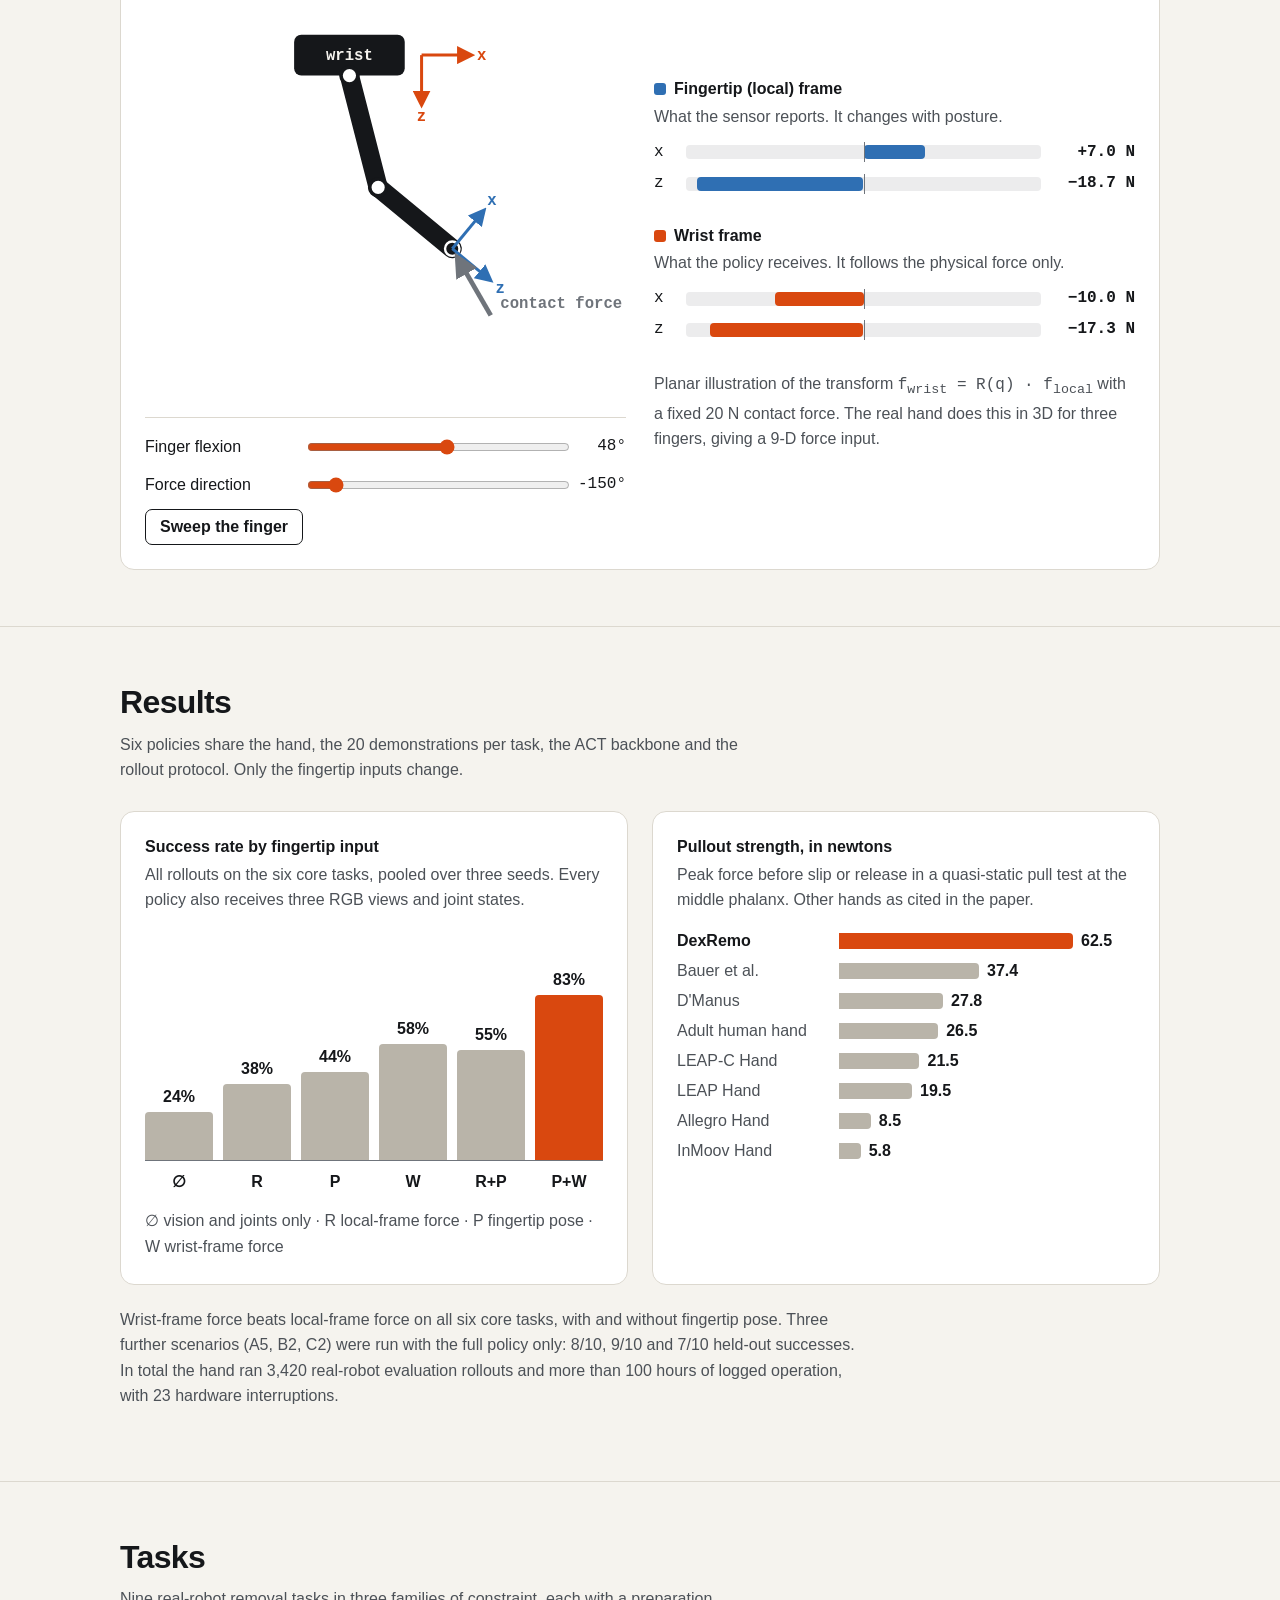
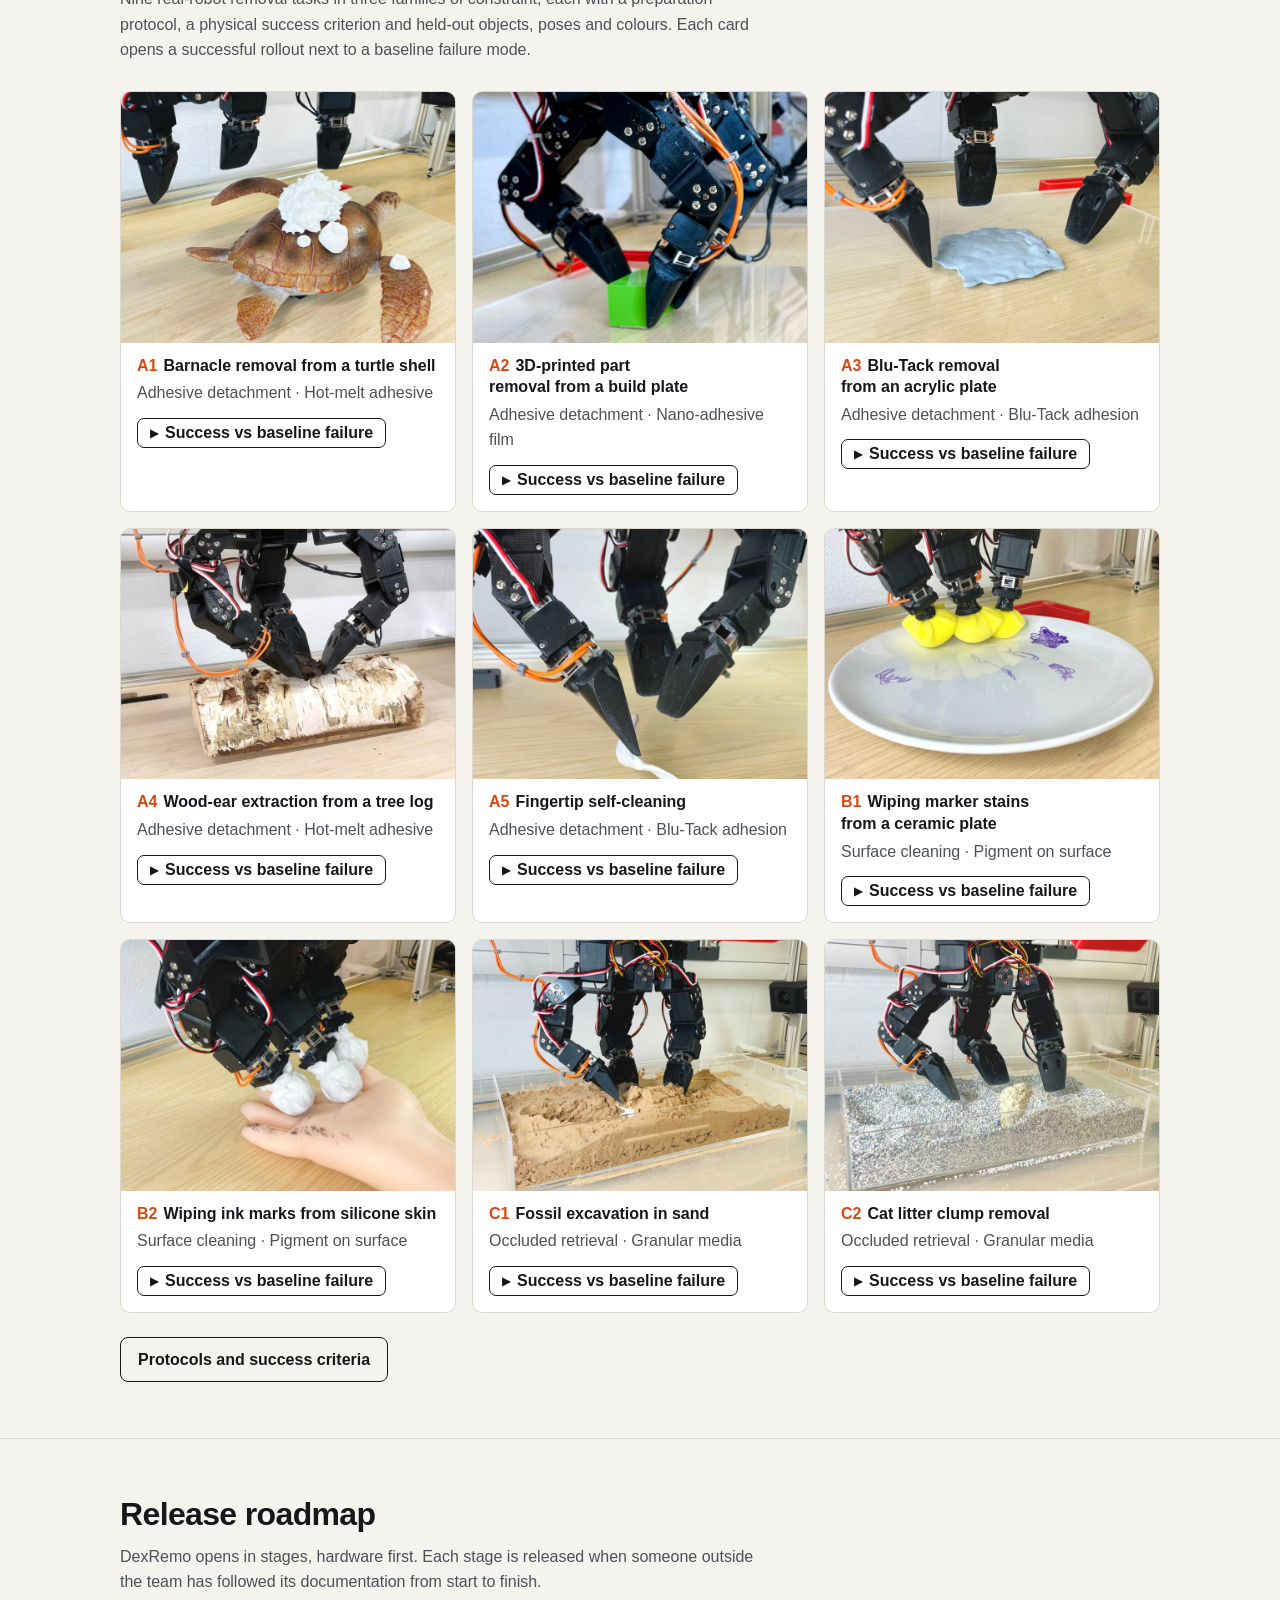
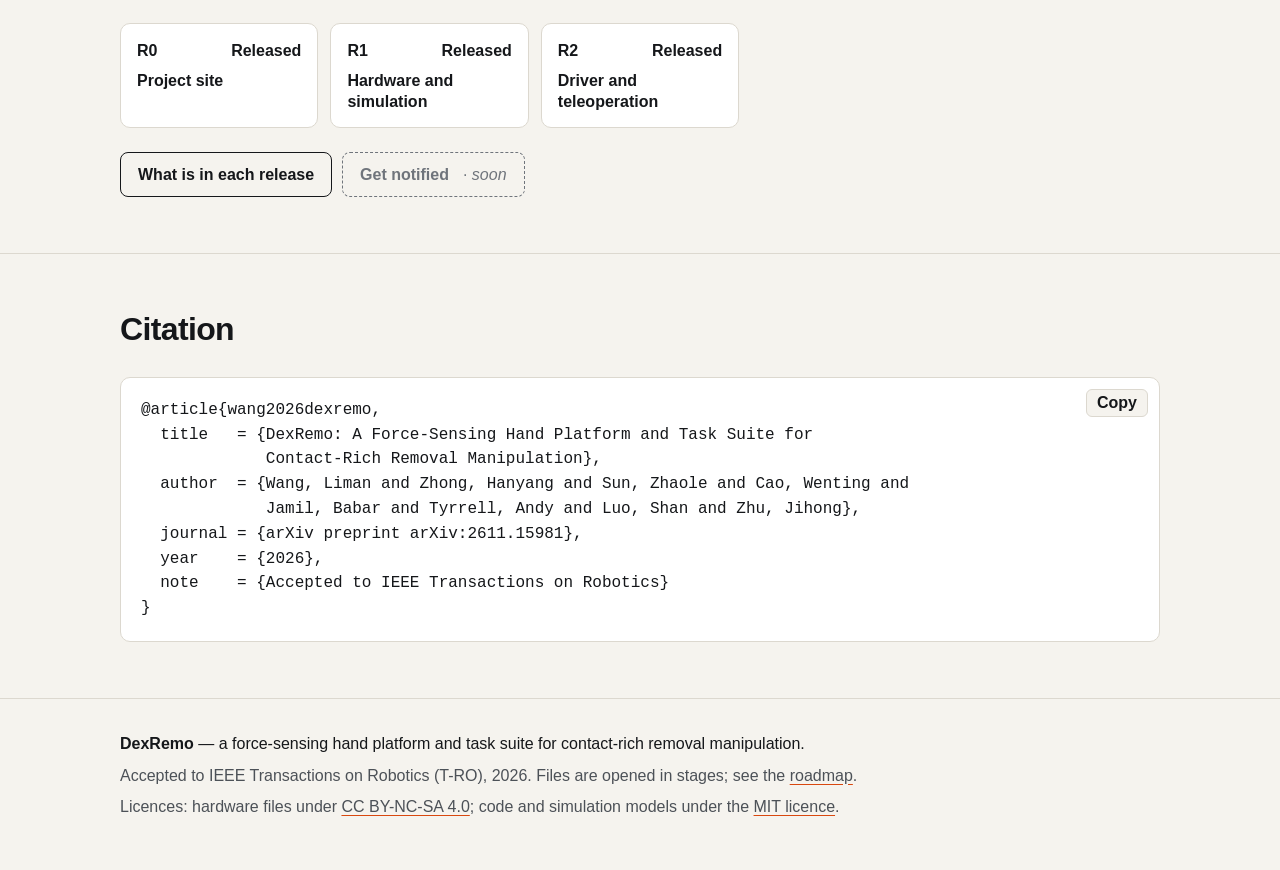
==== commit 2cf814c0: "R2 released: link the teleoperation code - Roadmap: R2 status released. - The driver and teleoperati" ====
--- a/index.html
+++ b/index.html
@@ -9,7 +9,7 @@
 <meta property="og:description" content="A $200, 12-DoF hand with 62.5 N pullout strength and three-axis fingertip force sensing. Accepted to IEEE Transactions on Robotics (T-RO), 2026.">
 <meta property="og:image" content="assets/img/hero-turtle.jpg">
 <meta name="twitter:card" content="summary_large_image">
-<link rel="stylesheet" href="assets/css/style.css?v=202611241410">
+<link rel="stylesheet" href="assets/css/style.css?v=202611272030">
 </head>
 <body>
 <header id="site-header"></header>
@@ -218,8 +218,8 @@
 </main>
 
 <footer id="site-footer"></footer>
-<script src="assets/js/config.js?v=202611241410"></script>
-<script src="assets/js/site.js?v=202611241410"></script>
-<script src="assets/js/force-demo.js?v=202611241410"></script>
+<script src="assets/js/config.js?v=202611272030"></script>
+<script src="assets/js/site.js?v=202611272030"></script>
+<script src="assets/js/force-demo.js?v=202611272030"></script>
 </body>
 </html>
